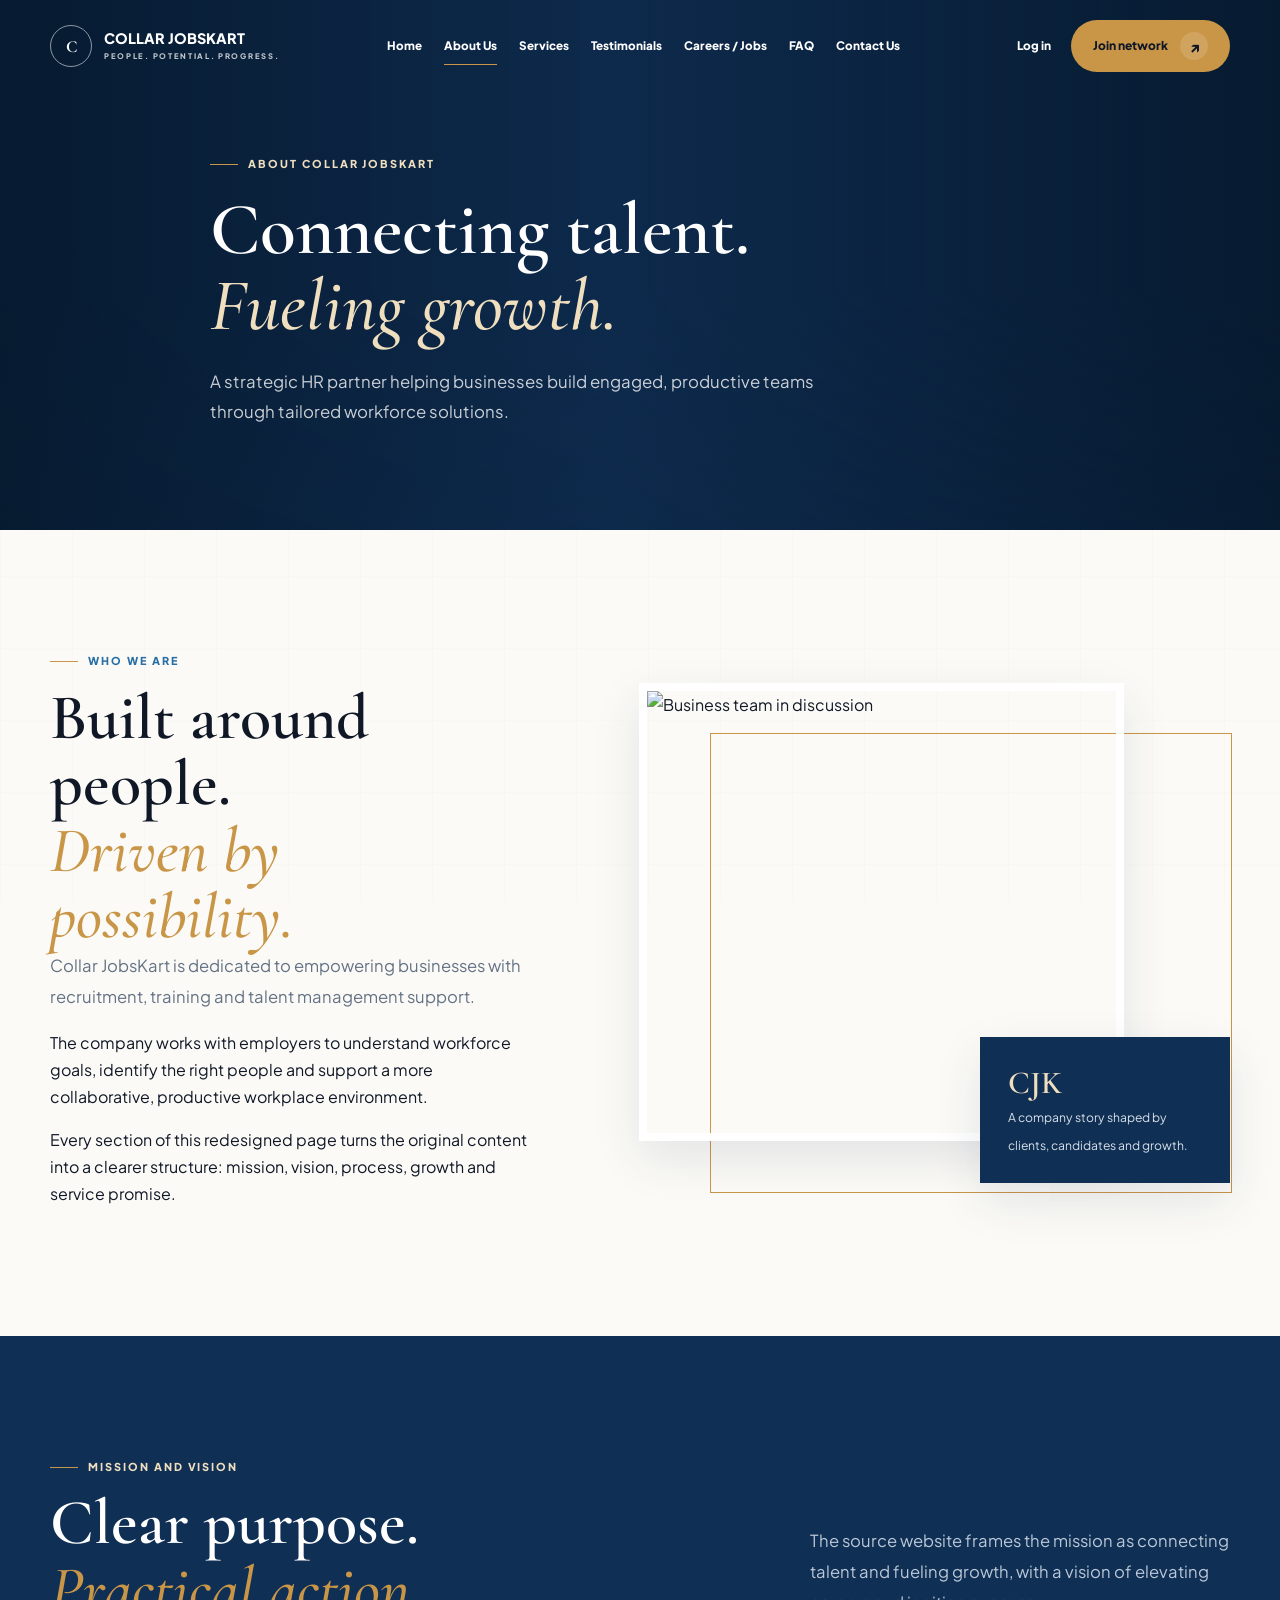
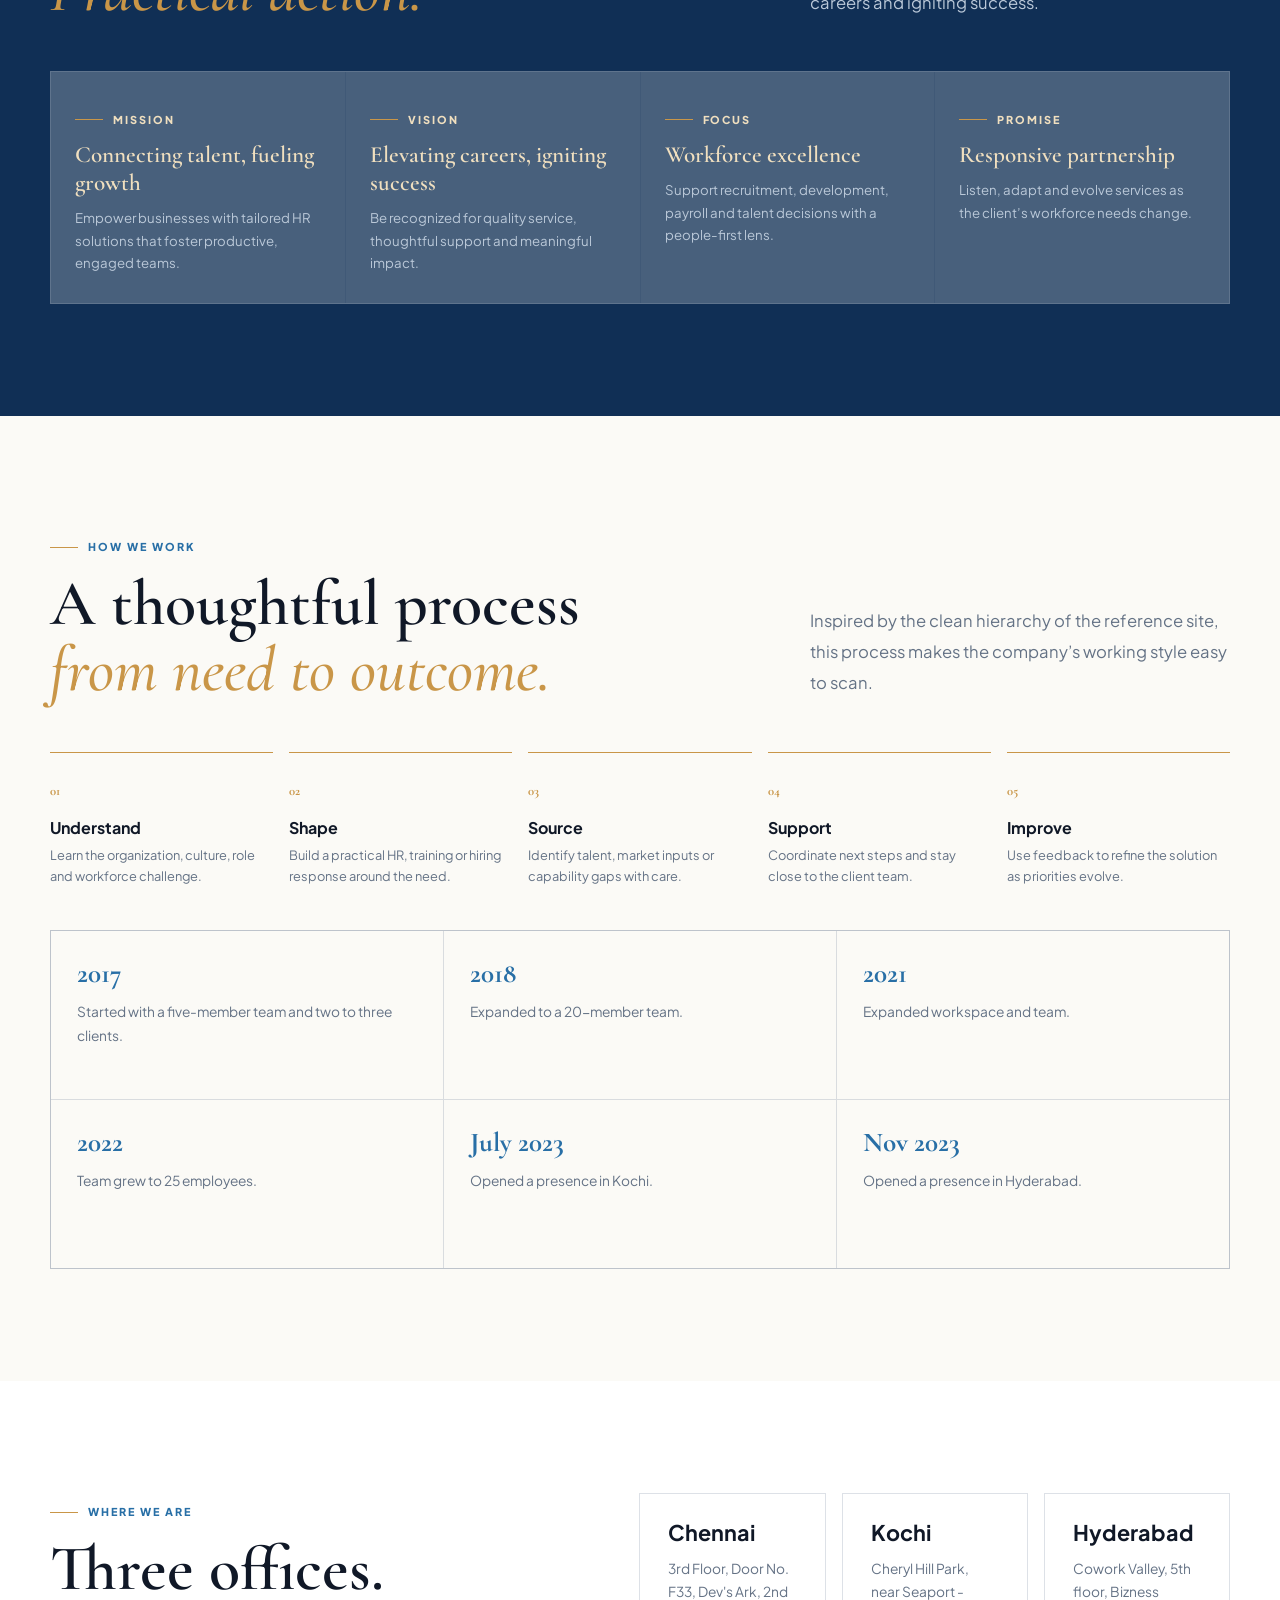
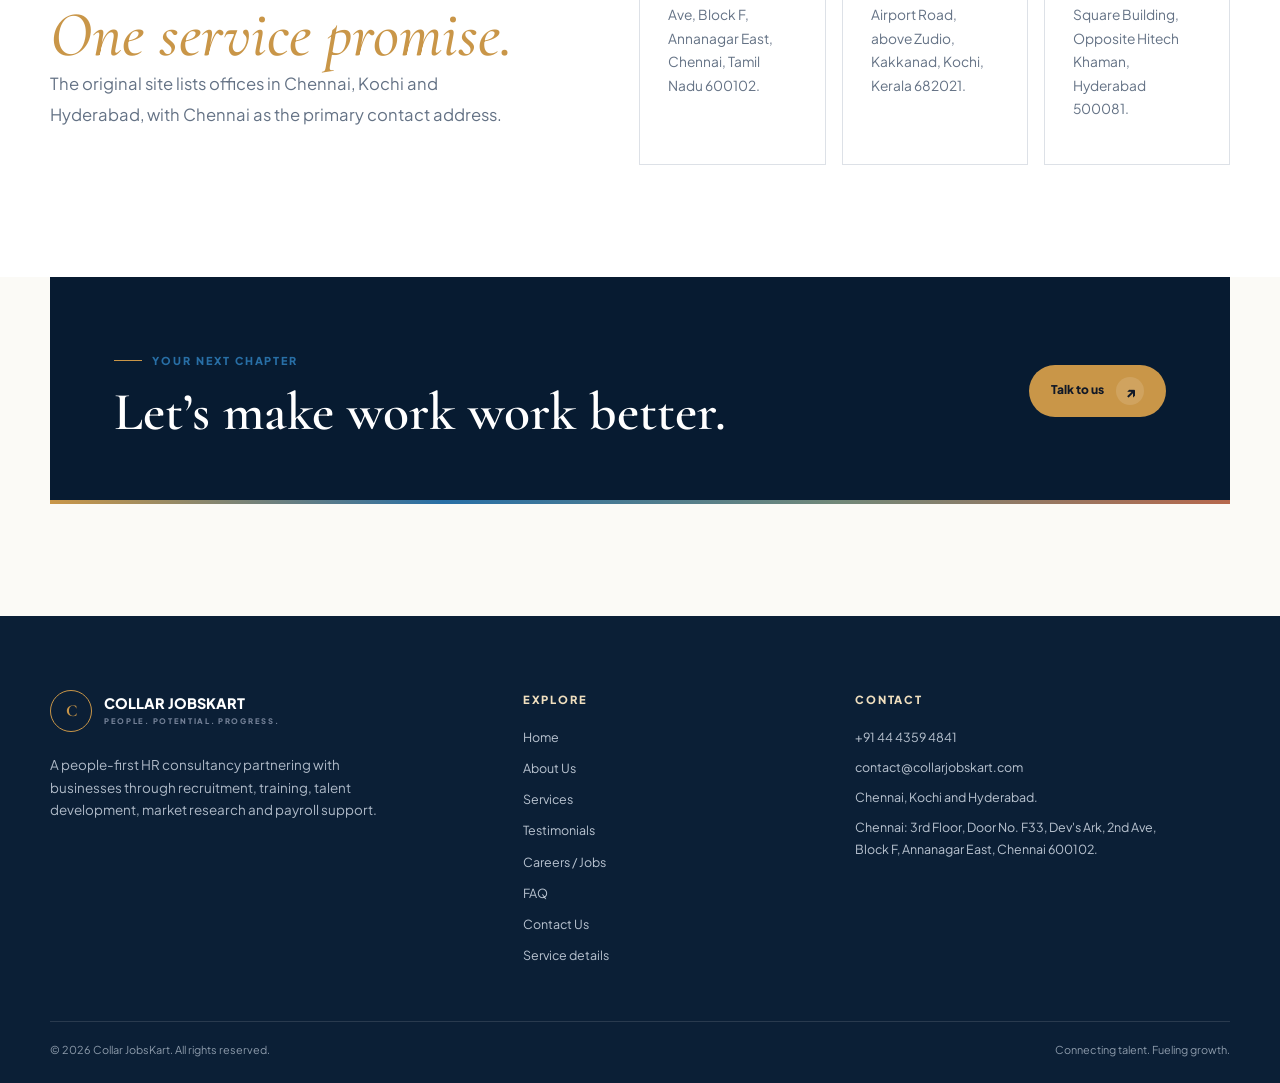
==== about.html @ 584ca78c "first commit" ====
<!doctype html>
<html lang="en">
<head>
  <meta charset="utf-8">
  <meta name="viewport" content="width=device-width, initial-scale=1">
  <meta name="description" content="Learn about Collar JobsKart's HR consultancy story, mission, vision and growth from Chennai to Kochi and Hyderabad.">
  <title>About Us | Collar JobsKart</title>
  <link rel="stylesheet" href="styles.css">
</head>
<body>
  <header class="site-header"></header>
  <main>
    <section class="hero hero--inner">
      <div class="hero-media" role="img" aria-label="Corporate office with teams working together"></div>
      <div class="hero-shade"></div>
      <div class="wrap hero-content">
        <div class="eyebrow">About Collar JobsKart</div>
        <h1>Connecting talent.<br><span class="serif">Fueling growth.</span></h1>
        <p>A strategic HR partner helping businesses build engaged, productive teams through tailored workforce solutions.</p>
      </div>
    </section>

    <section class="section">
      <div class="wrap split">
        <div class="reveal">
          <div class="eyebrow">Who we are</div>
          <h2>Built around people.<br><span class="serif">Driven by possibility.</span></h2>
          <p class="lede">Collar JobsKart is dedicated to empowering businesses with recruitment, training and talent management support.</p>
          <p>The company works with employers to understand workforce goals, identify the right people and support a more collaborative, productive workplace environment.</p>
          <p>Every section of this redesigned page turns the original content into a clearer structure: mission, vision, process, growth and service promise.</p>
        </div>
        <div class="visual-frame reveal">
          <img loading="lazy" src="https://images.unsplash.com/photo-1556761175-b413da4baf72?auto=format&fit=crop&w=1200&q=84" alt="Business team in discussion">
          <div class="image-caption"><strong>CJK</strong><span>A company story shaped by clients, candidates and growth.</span></div>
        </div>
      </div>
    </section>

    <section class="section blue-band">
      <div class="wrap">
        <div class="section-head reveal">
          <div>
            <div class="eyebrow">Mission and vision</div>
            <h2>Clear purpose.<br><span class="serif">Practical action.</span></h2>
          </div>
          <p class="lede">The source website frames the mission as connecting talent and fueling growth, with a vision of elevating careers and igniting success.</p>
        </div>
        <div class="benefit-grid reveal">
          <article class="benefit">
            <div class="eyebrow">Mission</div>
            <strong>Connecting talent, fueling growth</strong>
            <p>Empower businesses with tailored HR solutions that foster productive, engaged teams.</p>
          </article>
          <article class="benefit">
            <div class="eyebrow">Vision</div>
            <strong>Elevating careers, igniting success</strong>
            <p>Be recognized for quality service, thoughtful support and meaningful impact.</p>
          </article>
          <article class="benefit">
            <div class="eyebrow">Focus</div>
            <strong>Workforce excellence</strong>
            <p>Support recruitment, development, payroll and talent decisions with a people-first lens.</p>
          </article>
          <article class="benefit">
            <div class="eyebrow">Promise</div>
            <strong>Responsive partnership</strong>
            <p>Listen, adapt and evolve services as the client&rsquo;s workforce needs change.</p>
          </article>
        </div>
      </div>
    </section>

    <section class="section">
      <div class="wrap">
        <div class="section-head reveal">
          <div>
            <div class="eyebrow">How we work</div>
            <h2>A thoughtful process<br><span class="serif">from need to outcome.</span></h2>
          </div>
          <p class="lede">Inspired by the clean hierarchy of the reference site, this process makes the company&rsquo;s working style easy to scan.</p>
        </div>
        <div class="process-grid stagger">
          <div class="process-step reveal" style="--i:0"><span>01</span><h3>Understand</h3><p>Learn the organization, culture, role and workforce challenge.</p></div>
          <div class="process-step reveal" style="--i:1"><span>02</span><h3>Shape</h3><p>Build a practical HR, training or hiring response around the need.</p></div>
          <div class="process-step reveal" style="--i:2"><span>03</span><h3>Source</h3><p>Identify talent, market inputs or capability gaps with care.</p></div>
          <div class="process-step reveal" style="--i:3"><span>04</span><h3>Support</h3><p>Coordinate next steps and stay close to the client team.</p></div>
          <div class="process-step reveal" style="--i:4"><span>05</span><h3>Improve</h3><p>Use feedback to refine the solution as priorities evolve.</p></div>
        </div>
        <div class="timeline reveal">
          <article class="milestone"><time>2017</time><p>Started with a five-member team and two to three clients.</p></article>
          <article class="milestone"><time>2018</time><p>Expanded to a 20-member team.</p></article>
          <article class="milestone"><time>2021</time><p>Expanded workspace and team.</p></article>
          <article class="milestone"><time>2022</time><p>Team grew to 25 employees.</p></article>
          <article class="milestone"><time>July 2023</time><p>Opened a presence in Kochi.</p></article>
          <article class="milestone"><time>Nov 2023</time><p>Opened a presence in Hyderabad.</p></article>
        </div>
      </div>
    </section>

    <section class="section paper-band">
      <div class="wrap split split--top">
        <div class="reveal">
          <div class="eyebrow">Where we are</div>
          <h2>Three offices.<br><span class="serif">One service promise.</span></h2>
          <p class="lede">The original site lists offices in Chennai, Kochi and Hyderabad, with Chennai as the primary contact address.</p>
        </div>
        <div class="office-grid reveal">
          <article class="office"><h3>Chennai</h3><p>3rd Floor, Door No. F33, Dev's Ark, 2nd Ave, Block F, Annanagar East, Chennai, Tamil Nadu 600102.</p></article>
          <article class="office"><h3>Kochi</h3><p>Cheryl Hill Park, near Seaport - Airport Road, above Zudio, Kakkanad, Kochi, Kerala 682021.</p></article>
          <article class="office"><h3>Hyderabad</h3><p>Cowork Valley, 5th floor, Bizness Square Building, Opposite Hitech Khaman, Hyderabad 500081.</p></article>
        </div>
      </div>
    </section>

    <section class="section" style="padding-top:0">
      <div class="wrap">
        <div class="cta-panel reveal">
          <div>
            <div class="eyebrow">Your next chapter</div>
            <h2>Let&rsquo;s make work work better.</h2>
          </div>
          <a class="btn" href="contact.html">Talk to us <span class="arrow">&nearr;</span></a>
        </div>
      </div>
    </section>
  </main>
  <footer class="site-footer"></footer>
  <button class="back-top" aria-label="Back to top">&uarr;</button>
  <script src="app.js"></script>
</body>
</html>
---- styles.css ----
@import url('https://fonts.googleapis.com/css2?family=Cormorant+Garamond:wght@500;600;700&family=Plus+Jakarta+Sans:wght@400;500;600;700;800&display=swap');

:root {
  --ink: #101827;
  --navy: #102f55;
  --navy-deep: #071b31;
  --blue: #286fa6;
  --blue-soft: #e8f1f8;
  --gold: #c99648;
  --gold-soft: #f0dfbf;
  --ivory: #f8f3ea;
  --paper: #fbfaf6;
  --mist: #edf2f5;
  --sage: #718879;
  --clay: #b6684d;
  --muted: #647285;
  --line: rgba(16, 47, 85, 0.14);
  --white: #fff;
  --serif: "Cormorant Garamond", Georgia, serif;
  --sans: "Plus Jakarta Sans", system-ui, sans-serif;
  --shadow-soft: 0 26px 80px rgba(16, 47, 85, 0.12);
  --shadow-card: 0 18px 45px rgba(16, 47, 85, 0.1);
  --wrap: min(1180px, calc(100% - 64px));
  --motion: cubic-bezier(0.22, 0.7, 0.22, 1);
}

* {
  box-sizing: border-box;
}

html {
  scroll-behavior: smooth;
  scroll-padding-top: 96px;
}

body {
  margin: 0;
  background: var(--paper);
  color: var(--ink);
  font: 16px/1.7 var(--sans);
  -webkit-font-smoothing: antialiased;
  text-rendering: optimizeLegibility;
}

body::before {
  content: "";
  position: fixed;
  inset: 0;
  z-index: -1;
  pointer-events: none;
  background:
    linear-gradient(90deg, rgba(16, 47, 85, 0.025) 1px, transparent 1px),
    linear-gradient(180deg, rgba(16, 47, 85, 0.02) 1px, transparent 1px);
  background-size: 72px 72px;
  opacity: 0.55;
}

img,
svg {
  display: block;
  max-width: 100%;
}

a {
  color: inherit;
  text-decoration: none;
}

button,
input,
textarea,
select {
  font: inherit;
}

button,
a {
  -webkit-tap-highlight-color: transparent;
}

button {
  cursor: pointer;
}

h1,
h2,
h3,
p {
  margin-top: 0;
}

h1,
h2,
h3 {
  letter-spacing: 0;
  line-height: 1.04;
}

h1,
h2 {
  font-family: var(--serif);
  font-weight: 600;
}

h1 {
  margin: 18px 0 22px;
  font-size: 5.45rem;
}

h2 {
  margin: 14px 0 0;
  font-size: 4rem;
}

h3 {
  font-size: 1.35rem;
  font-weight: 700;
}

p {
  margin-bottom: 1rem;
}

.wrap {
  width: var(--wrap);
  margin-inline: auto;
}

.sr-only {
  position: absolute;
  width: 1px;
  height: 1px;
  padding: 0;
  margin: -1px;
  overflow: hidden;
  clip: rect(0, 0, 0, 0);
  white-space: nowrap;
  border: 0;
}

.eyebrow {
  display: inline-flex;
  align-items: center;
  gap: 10px;
  color: var(--blue);
  font-size: 0.68rem;
  font-weight: 800;
  letter-spacing: 0.18em;
  text-transform: uppercase;
}

.eyebrow::before {
  content: "";
  width: 28px;
  height: 1px;
  background: var(--gold);
}

.serif {
  font-family: var(--serif);
  font-style: italic;
  font-weight: 500;
  color: var(--gold-soft);
}

.section .serif,
.paper-band .serif,
.auth-shell .serif {
  color: var(--gold);
}

.lede {
  max-width: 660px;
  color: var(--muted);
  font-size: 1.04rem;
  line-height: 1.85;
}

.gold {
  color: var(--gold);
}

.site-header {
  position: fixed;
  inset: 0 0 auto;
  z-index: 20;
  padding: 18px 0;
  transition: padding 520ms var(--motion), background 520ms var(--motion), box-shadow 520ms var(--motion);
}

.site-header.scrolled {
  padding: 10px 0;
  background: rgba(248, 243, 234, 0.94);
  backdrop-filter: blur(18px);
  box-shadow: 0 1px 0 rgba(16, 47, 85, 0.11);
}

.nav {
  width: var(--wrap);
  margin: auto;
  display: flex;
  align-items: center;
  justify-content: space-between;
  gap: 22px;
  min-height: 56px;
}

.brand {
  display: flex;
  align-items: center;
  gap: 12px;
  flex-shrink: 0;
}

.brand-mark {
  width: 42px;
  height: 42px;
  display: grid;
  place-items: center;
  border: 1px solid var(--gold);
  border-radius: 50%;
  color: var(--gold);
  font: 700 1.05rem var(--serif);
}

.brand-name {
  color: var(--navy);
  font-size: 0.9rem;
  font-weight: 800;
  line-height: 1.1;
}

.brand-name small {
  display: block;
  margin-top: 5px;
  color: #748197;
  font-size: 0.48rem;
  font-weight: 800;
  letter-spacing: 0.22em;
  text-transform: uppercase;
}

.nav-links {
  display: flex;
  align-items: center;
  gap: 22px;
}

.nav-links a {
  position: relative;
  color: #334155;
  font-size: 0.73rem;
  font-weight: 800;
  transition: color 360ms var(--motion), transform 360ms var(--motion);
}

.nav-links a::after {
  content: "";
  position: absolute;
  left: 0;
  right: 0;
  bottom: -9px;
  height: 1px;
  background: var(--gold);
  transform: scaleX(0);
  transform-origin: left;
  transition: transform 360ms var(--motion);
}

.nav-links a:hover,
.nav-links a.active {
  color: var(--blue);
}

.nav-links a:hover::after,
.nav-links a.active::after {
  transform: scaleX(1);
}

.nav-actions {
  display: flex;
  align-items: center;
  gap: 10px;
}

.nav-login {
  padding: 10px;
  color: var(--navy);
  font-size: 0.74rem;
  font-weight: 800;
}

.menu-toggle {
  position: relative;
  display: none;
  width: 46px;
  height: 46px;
  border: 1px solid var(--line);
  border-radius: 50%;
  background: rgba(255, 255, 255, 0.45);
  color: var(--navy);
}

.menu-toggle span {
  position: absolute;
  left: 14px;
  width: 18px;
  height: 1px;
  background: currentColor;
  transition: transform 420ms var(--motion), top 420ms var(--motion);
}

.menu-toggle span:first-child {
  top: 18px;
}

.menu-toggle span:last-child {
  top: 26px;
}

.menu-toggle[aria-expanded="true"] span:first-child {
  top: 22px;
  transform: rotate(45deg);
}

.menu-toggle[aria-expanded="true"] span:last-child {
  top: 22px;
  transform: rotate(-45deg);
}

.mobile-only-auth {
  display: none;
}

.site-header.over-hero:not(.scrolled) .brand-name,
.site-header.over-hero:not(.scrolled) .nav-links a,
.site-header.over-hero:not(.scrolled) .nav-login {
  color: #fff;
}

.site-header.over-hero:not(.scrolled) .brand-name small {
  color: rgba(255, 255, 255, 0.74);
}

.site-header.over-hero:not(.scrolled) .brand-mark,
.site-header.over-hero:not(.scrolled) .menu-toggle {
  color: #fff;
  border-color: rgba(255, 255, 255, 0.54);
}

.site-header.over-hero:not(.scrolled) .btn-dark {
  background: var(--gold);
  color: var(--ink);
}

.btn {
  display: inline-flex;
  align-items: center;
  justify-content: center;
  gap: 12px;
  min-height: 52px;
  padding: 0 21px;
  border: 1px solid transparent;
  border-radius: 999px;
  background: var(--gold);
  color: var(--ink);
  font-size: 0.75rem;
  font-weight: 800;
  transition: transform 430ms var(--motion), box-shadow 430ms var(--motion), background 430ms var(--motion), color 430ms var(--motion), border-color 430ms var(--motion);
}

.btn:hover {
  transform: translateY(-3px);
  box-shadow: 0 18px 38px rgba(201, 150, 72, 0.28);
}

.btn:active {
  transform: translateY(-1px) scale(0.98);
}

.btn-dark {
  background: var(--navy);
  color: #fff;
}

.btn-dark:hover {
  background: var(--blue);
}

.btn-light {
  background: #fff;
  color: var(--navy);
  border-color: var(--line);
}

.btn-outline {
  background: rgba(255, 255, 255, 0.05);
  border-color: rgba(255, 255, 255, 0.42);
  color: #fff;
}

.btn-outline:hover {
  background: #fff;
  color: var(--navy);
}

.arrow {
  display: inline-grid;
  width: 28px;
  height: 28px;
  place-items: center;
  border-radius: 50%;
  background: rgba(16, 24, 39, 0.09);
  font-size: 0.95rem;
  line-height: 1;
  transition: transform 430ms var(--motion), background 430ms var(--motion);
}

.btn-dark .arrow,
.btn-outline .arrow,
.cta-panel .arrow {
  background: rgba(255, 255, 255, 0.13);
}

.btn:hover .arrow {
  transform: translate(3px, -2px);
}

.hero {
  position: relative;
  min-height: 790px;
  height: min(900px, 100svh);
  display: flex;
  align-items: center;
  overflow: hidden;
  background: var(--navy-deep);
  color: #fff;
}

.hero-media,
.hero-shade {
  position: absolute;
  inset: 0;
}

.hero-media {
  background: url("https://images.unsplash.com/photo-1521737711867-e3b97375f902?auto=format&fit=crop&w=2200&q=88") center 42% / cover;
  transform: scale(1.03);
  animation: heroZoom 1400ms var(--motion) both;
}

.hero--inner .hero-media {
  background-image: url("https://images.unsplash.com/photo-1497366754035-f200968a6e72?auto=format&fit=crop&w=2200&q=86");
  background-position: center 48%;
}

.hero--services .hero-media {
  background-image: url("https://images.unsplash.com/photo-1552664730-d307ca884978?auto=format&fit=crop&w=2200&q=86");
}

.hero--careers .hero-media {
  background-image: url("https://images.unsplash.com/photo-1521791136064-7986c2920216?auto=format&fit=crop&w=2200&q=86");
}

.hero--contact .hero-media {
  background-image: url("https://images.unsplash.com/photo-1517245386807-bb43f82c33c4?auto=format&fit=crop&w=2200&q=86");
}

.hero-shade {
  background:
    linear-gradient(90deg, rgba(7, 27, 49, 0.92) 0%, rgba(16, 47, 85, 0.75) 48%, rgba(7, 27, 49, 0.18) 100%),
    linear-gradient(0deg, rgba(7, 27, 49, 0.6), transparent 45%);
}

.hero-content {
  position: relative;
  z-index: 1;
  max-width: 860px;
  padding-top: 58px;
  animation: rise 840ms var(--motion) both;
}

.hero .eyebrow {
  color: var(--gold-soft);
}

.hero p {
  max-width: 650px;
  color: rgba(255, 255, 255, 0.78);
  font-size: 1.05rem;
  line-height: 1.8;
}

.hero-actions {
  display: flex;
  flex-wrap: wrap;
  gap: 12px;
  margin-top: 32px;
}

.hero-foot {
  position: absolute;
  inset: auto 0 34px;
  z-index: 2;
  display: flex;
  justify-content: space-between;
  align-items: end;
  color: rgba(255, 255, 255, 0.76);
  font-size: 0.65rem;
  font-weight: 800;
  letter-spacing: 0.16em;
  text-transform: uppercase;
}

.hero-foot span:last-child {
  display: inline-flex;
  align-items: center;
  gap: 12px;
}

.hero-foot span:last-child::before {
  content: "";
  width: 44px;
  height: 1px;
  background: var(--gold);
}

.hero-index {
  position: absolute;
  right: max(32px, calc((100vw - 1180px) / 2));
  top: 48%;
  z-index: 1;
  color: rgba(255, 255, 255, 0.62);
  writing-mode: vertical-rl;
  font-size: 0.65rem;
  font-weight: 800;
  letter-spacing: 0.24em;
  text-transform: uppercase;
}

.hero-index b {
  color: var(--gold);
}

.hero--inner {
  min-height: 530px;
  height: 530px;
}

.hero--inner h1 {
  max-width: 780px;
  font-size: 4.6rem;
}

.section {
  padding: 112px 0;
}

.paper-band {
  background: #fff;
}

.blue-band {
  position: relative;
  overflow: hidden;
  background: var(--navy);
  color: #fff;
}

.blue-band .eyebrow {
  color: var(--gold-soft);
}

.blue-band .lede,
.blue-band p {
  color: #bac8d8;
}

.section-head {
  display: grid;
  grid-template-columns: minmax(0, 1fr) minmax(280px, 420px);
  align-items: end;
  gap: 46px;
  margin-bottom: 48px;
}

.section-head h2 {
  max-width: 720px;
}

.section-head .lede {
  margin: 0 0 5px;
}

.split {
  display: grid;
  grid-template-columns: 0.9fr 1.1fr;
  gap: 9%;
  align-items: center;
}

.split--top {
  align-items: start;
}

.stack {
  display: grid;
  gap: 18px;
}

.visual-frame {
  position: relative;
  min-height: 500px;
}

.visual-frame img {
  width: 82%;
  height: 458px;
  object-fit: cover;
  border: 8px solid #fff;
  box-shadow: var(--shadow-card);
  transition: transform 900ms var(--motion);
}

.visual-frame:hover img {
  transform: scale(1.025);
}

.visual-frame::after {
  content: "";
  position: absolute;
  z-index: -1;
  left: 12%;
  top: 10%;
  width: 88%;
  height: 458px;
  border: 1px solid var(--gold);
}

.image-caption {
  position: absolute;
  right: 0;
  bottom: 0;
  max-width: 250px;
  padding: 26px 28px;
  background: var(--navy);
  color: #fff;
  box-shadow: var(--shadow-card);
}

.image-caption strong {
  display: block;
  color: var(--gold-soft);
  font: 600 2rem var(--serif);
}

.image-caption span {
  color: #d8e0e8;
  font-size: 0.76rem;
}

.metric-row {
  display: grid;
  grid-template-columns: repeat(4, 1fr);
  gap: 1px;
  margin-top: 38px;
  background: var(--line);
  border: 1px solid var(--line);
}

.metric {
  min-height: 132px;
  padding: 24px;
  background: rgba(255, 255, 255, 0.76);
}

.blue-band .metric {
  background: rgba(255, 255, 255, 0.055);
}

.metric strong {
  display: block;
  color: var(--gold);
  font: 700 2.25rem var(--serif);
  line-height: 1;
}

.metric span {
  display: block;
  margin-top: 10px;
  color: var(--muted);
  font-size: 0.76rem;
  font-weight: 700;
}

.blue-band .metric span {
  color: #c3cedb;
}

.service-grid {
  display: grid;
  grid-template-columns: repeat(3, 1fr);
  border-top: 1px solid var(--line);
  border-left: 1px solid var(--line);
}

.service-card {
  position: relative;
  min-height: 300px;
  padding: 30px;
  border-right: 1px solid var(--line);
  border-bottom: 1px solid var(--line);
  background: rgba(255, 255, 255, 0.45);
  transition: transform 520ms var(--motion), background 520ms var(--motion), color 520ms var(--motion), box-shadow 520ms var(--motion);
}

.service-card:hover {
  z-index: 2;
  background: var(--navy);
  color: #fff;
  transform: translateY(-6px);
  box-shadow: var(--shadow-soft);
}

.service-no {
  color: var(--gold);
  font: 700 0.82rem var(--serif);
}

.service-card .card-arrow {
  position: absolute;
  right: 24px;
  top: 24px;
  display: grid;
  width: 34px;
  height: 34px;
  place-items: center;
  border: 1px solid var(--line);
  border-radius: 50%;
  color: var(--blue);
  transition: transform 420ms var(--motion), border-color 420ms var(--motion), color 420ms var(--motion);
}

.service-card:hover .card-arrow {
  color: var(--gold-soft);
  border-color: rgba(255, 255, 255, 0.28);
  transform: translate(4px, -4px);
}

.service-card h3 {
  margin: 50px 0 14px;
}

.service-card p {
  max-width: 330px;
  margin: 0;
  color: var(--muted);
  font-size: 0.86rem;
}

.service-card ul {
  margin: 18px 0 0;
  padding: 0;
  list-style: none;
  color: var(--muted);
  font-size: 0.78rem;
}

.service-card li {
  padding: 6px 0;
  border-top: 1px solid rgba(16, 47, 85, 0.08);
}

.service-card:hover p,
.service-card:hover ul {
  color: #cdd8e4;
}

.benefit-grid {
  display: grid;
  grid-template-columns: repeat(4, 1fr);
  gap: 1px;
  background: rgba(255, 255, 255, 0.2);
  border: 1px solid rgba(255, 255, 255, 0.16);
}

.benefit {
  min-height: 210px;
  padding: 28px 24px;
  background: rgba(255, 255, 255, 0.04);
}

.paper-band .benefit,
.section:not(.blue-band) .benefit {
  background: rgba(255, 255, 255, 0.74);
  border: 1px solid var(--line);
}

.benefit strong {
  display: block;
  margin: 12px 0 10px;
  color: var(--gold-soft);
  font: 600 1.45rem var(--serif);
}

.paper-band .benefit strong,
.section:not(.blue-band) .benefit strong {
  color: var(--gold);
}

.benefit p {
  margin: 0;
  font-size: 0.83rem;
}

.process-grid {
  display: grid;
  grid-template-columns: repeat(5, 1fr);
  gap: 16px;
}

.process-step {
  padding-top: 22px;
  border-top: 1px solid var(--gold);
}

.process-step span {
  color: var(--gold);
  font: 700 0.8rem var(--serif);
}

.process-step h3 {
  margin: 18px 0 8px;
  font-size: 1rem;
}

.process-step p {
  margin: 0;
  color: var(--muted);
  font-size: 0.8rem;
}

.blue-band .process-step p {
  color: #c3cedb;
}

.feature-list {
  display: grid;
  gap: 12px;
  padding: 0;
  margin: 24px 0 0;
  list-style: none;
}

.feature-list li {
  display: grid;
  grid-template-columns: 18px 1fr;
  gap: 12px;
  color: var(--muted);
}

.feature-list li::before {
  content: "";
  width: 7px;
  height: 7px;
  margin-top: 12px;
  border-radius: 50%;
  background: var(--gold);
}

.detail-panel {
  padding: 34px;
  border: 1px solid var(--line);
  background: #fff;
  box-shadow: var(--shadow-card);
}

.detail-panel h3 {
  margin: 0 0 16px;
}

.detail-grid {
  display: grid;
  grid-template-columns: 1fr 1fr;
  gap: 18px;
}

.mini-card {
  padding: 24px;
  border: 1px solid var(--line);
  background: rgba(255, 255, 255, 0.72);
}

.mini-card h3 {
  margin: 0 0 10px;
}

.mini-card p {
  margin: 0;
  color: var(--muted);
  font-size: 0.88rem;
}

.jobs-filter {
  display: flex;
  flex-wrap: wrap;
  gap: 10px;
  margin: 26px 0 30px;
}

.jobs-filter input,
.jobs-filter select,
.form-control {
  width: 100%;
  min-height: 50px;
  padding: 13px 15px;
  border: 1px solid var(--line);
  border-radius: 0;
  outline: 0;
  background: #fff;
  color: var(--ink);
  transition: border-color 360ms var(--motion), box-shadow 360ms var(--motion);
}

.jobs-filter input {
  flex: 1 1 260px;
}

.jobs-filter select {
  flex: 0 1 220px;
}

.jobs-filter input:focus,
.jobs-filter select:focus,
.form-control:focus {
  border-color: var(--blue);
  box-shadow: 0 0 0 4px rgba(40, 111, 166, 0.11);
}

.job-list {
  display: grid;
  gap: 14px;
}

.job-card {
  display: grid;
  grid-template-columns: minmax(0, 1fr) auto;
  gap: 24px;
  align-items: center;
  padding: 26px;
  border: 1px solid var(--line);
  background: #fff;
  transition: transform 420ms var(--motion), box-shadow 420ms var(--motion), border-color 420ms var(--motion);
}

.job-card:hover {
  transform: translateY(-4px);
  border-color: rgba(201, 150, 72, 0.48);
  box-shadow: var(--shadow-card);
}

.job-card h3 {
  margin: 0 0 7px;
}

.job-card p {
  margin: 0;
  color: var(--muted);
  font-size: 0.84rem;
}

.tag-list {
  display: flex;
  flex-wrap: wrap;
  gap: 7px;
  margin-top: 15px;
}

.tag {
  display: inline-flex;
  align-items: center;
  min-height: 26px;
  padding: 0 9px;
  border: 1px solid var(--line);
  border-radius: 999px;
  color: var(--muted);
  font-size: 0.66rem;
  font-weight: 800;
}

.notice {
  padding: 15px 18px;
  border-left: 3px solid var(--gold);
  background: var(--blue-soft);
  color: #536274;
  font-size: 0.82rem;
}

.testimonial-wrap {
  overflow: hidden;
}

.testimonial-track {
  display: flex;
  transition: transform 660ms var(--motion);
}

.testimonial-slide {
  flex: 0 0 100%;
  padding: 1px;
}

.quote-card {
  min-height: 330px;
  display: flex;
  flex-direction: column;
  justify-content: space-between;
  padding: 38px;
  border: 1px solid var(--line);
  background: #fff;
}

.quote-mark {
  color: var(--gold);
  font: 700 4.4rem/0.8 var(--serif);
}

.quote-card blockquote {
  margin: 22px 0 28px;
  color: var(--navy);
  font: 600 1.35rem/1.55 var(--serif);
}

.quote-author {
  color: var(--ink);
  font-size: 0.78rem;
  font-weight: 800;
}

.quote-author span {
  display: block;
  margin-top: 4px;
  color: var(--muted);
  font-weight: 500;
}

.slider-controls {
  display: flex;
  align-items: center;
  gap: 10px;
  margin-top: 22px;
}

.slider-btn {
  width: 44px;
  height: 44px;
  border: 1px solid var(--line);
  border-radius: 50%;
  background: #fff;
  color: var(--navy);
  transition: transform 360ms var(--motion), background 360ms var(--motion), color 360ms var(--motion);
}

.slider-btn:hover {
  transform: translateY(-2px);
  background: var(--navy);
  color: #fff;
}

.slider-count {
  margin-left: 8px;
  color: var(--muted);
  font-size: 0.72rem;
  font-weight: 800;
}

.faq-layout {
  display: grid;
  grid-template-columns: 0.72fr 1.28fr;
  gap: 8%;
  align-items: start;
}

.faq-list {
  border-top: 1px solid var(--line);
}

.faq-item {
  border-bottom: 1px solid var(--line);
}

.faq-question {
  width: 100%;
  display: flex;
  align-items: center;
  justify-content: space-between;
  gap: 24px;
  padding: 24px 4px;
  border: 0;
  background: transparent;
  color: var(--navy);
  text-align: left;
  font-weight: 800;
}

.faq-question span:last-child {
  display: grid;
  width: 30px;
  height: 30px;
  flex: 0 0 auto;
  place-items: center;
  border: 1px solid var(--line);
  border-radius: 50%;
  color: var(--gold);
  transition: transform 360ms var(--motion), background 360ms var(--motion);
}

.faq-answer {
  display: grid;
  grid-template-rows: 0fr;
  transition: grid-template-rows 420ms var(--motion);
}

.faq-answer > div {
  overflow: hidden;
}

.faq-answer p {
  max-width: 780px;
  margin: 0;
  padding: 0 54px 0 4px;
  color: var(--muted);
  font-size: 0.9rem;
  transition: padding 420ms var(--motion);
}

.faq-item.open .faq-answer {
  grid-template-rows: 1fr;
}

.faq-item.open .faq-answer p {
  padding-bottom: 24px;
}

.faq-item.open .faq-question span:last-child {
  transform: rotate(45deg);
  background: var(--ivory);
}

.form-layout {
  display: grid;
  grid-template-columns: 0.78fr 1.22fr;
  gap: 8%;
  align-items: start;
}

.form-grid {
  display: grid;
  grid-template-columns: 1fr 1fr;
  gap: 16px;
}

.form-field {
  display: flex;
  flex-direction: column;
  gap: 7px;
}

.form-field.full {
  grid-column: 1 / -1;
}

.form-field label {
  color: #3f4b5e;
  font-size: 0.72rem;
  font-weight: 800;
}

.form-field textarea {
  min-height: 132px;
  resize: vertical;
}

.form-note {
  margin: 14px 0 0;
  color: var(--muted);
  font-size: 0.78rem;
}

.form-status {
  min-height: 22px;
  margin-top: 10px;
  color: var(--blue);
  font-size: 0.84rem;
}

.auth-section {
  padding: 138px 0 92px;
}

.auth-shell {
  display: grid;
  grid-template-columns: 0.9fr 1.1fr;
  min-height: 680px;
  border: 1px solid var(--line);
  background: #fff;
  box-shadow: var(--shadow-soft);
}

.auth-visual {
  position: relative;
  display: flex;
  flex-direction: column;
  justify-content: end;
  padding: 42px;
  overflow: hidden;
  background: var(--navy);
  color: #fff;
}

.auth-visual::before {
  content: "";
  position: absolute;
  inset: 0;
  background: linear-gradient(0deg, rgba(7, 27, 49, 0.84), rgba(7, 27, 49, 0.28)), var(--auth-image, url("https://images.unsplash.com/photo-1551836022-d5d88e9218df?auto=format&fit=crop&w=1400&q=84")) center / cover;
  transform: scale(1.02);
}

.auth-visual > * {
  position: relative;
  z-index: 1;
}

.auth-visual h1 {
  margin-bottom: 14px;
  font-size: 3.9rem;
}

.auth-visual p {
  max-width: 460px;
  color: rgba(255, 255, 255, 0.78);
}

.auth-panel {
  display: flex;
  flex-direction: column;
  justify-content: center;
  padding: 54px;
}

.auth-panel h2 {
  font-size: 3rem;
}

.auth-panel .form-grid {
  grid-template-columns: 1fr;
  margin-top: 24px;
}

.auth-foot {
  margin: 20px 0 0;
  color: var(--muted);
  text-align: center;
  font-size: 0.84rem;
}

.auth-foot a {
  color: var(--blue);
  font-weight: 800;
}

.password-wrap {
  position: relative;
}

.password-wrap .form-control {
  padding-right: 76px;
}

.toggle-password {
  position: absolute;
  right: 12px;
  top: 50%;
  transform: translateY(-50%);
  border: 0;
  background: transparent;
  color: var(--blue);
  font-size: 0.72rem;
  font-weight: 800;
}

.office-grid {
  display: grid;
  grid-template-columns: repeat(3, 1fr);
  gap: 16px;
}

.office {
  min-height: 250px;
  padding: 28px;
  border: 1px solid var(--line);
  background: #fff;
}

.office h3 {
  margin: 0 0 12px;
}

.office p {
  color: var(--muted);
  font-size: 0.86rem;
}

.office a {
  color: var(--blue);
  font-size: 0.78rem;
  font-weight: 800;
}

.timeline {
  display: grid;
  grid-template-columns: repeat(3, 1fr);
  gap: 1px;
  margin-top: 42px;
  border: 1px solid var(--line);
  background: var(--line);
}

.milestone {
  min-height: 168px;
  padding: 26px;
  background: var(--paper);
}

.milestone time {
  color: var(--blue);
  font: 700 1.7rem var(--serif);
}

.milestone p {
  margin: 10px 0 0;
  color: var(--muted);
  font-size: 0.86rem;
}

.cta-panel {
  position: relative;
  overflow: hidden;
  display: flex;
  align-items: center;
  justify-content: space-between;
  gap: 32px;
  padding: 64px;
  background: var(--navy-deep);
  color: #fff;
}

.cta-panel::after {
  content: "";
  position: absolute;
  left: 0;
  right: 0;
  bottom: 0;
  height: 4px;
  background: linear-gradient(90deg, var(--gold), var(--blue), var(--sage), var(--clay));
}

.cta-panel h2 {
  max-width: 720px;
  font-size: 3.35rem;
}

.cta-panel .btn {
  position: relative;
  z-index: 1;
  flex-shrink: 0;
}

.site-footer {
  padding: 74px 0 24px;
  background: #0b1f36;
  color: #fff;
}

.footer-grid {
  display: grid;
  grid-template-columns: 1.25fr 0.8fr 1.2fr;
  gap: 7%;
  padding-bottom: 54px;
}

.footer-brand .brand-name {
  color: #fff;
}

.footer-brand p {
  max-width: 340px;
  margin: 22px 0 0;
  color: #aeb9c7;
  font-size: 0.84rem;
}

.footer-title {
  margin-bottom: 18px;
  color: var(--gold-soft);
  font-size: 0.7rem;
  font-weight: 800;
  letter-spacing: 0.16em;
  text-transform: uppercase;
}

.footer-links {
  display: grid;
  gap: 10px;
}

.footer-links a,
.footer-contact {
  color: #bac4d1;
  font-size: 0.78rem;
}

.footer-links a:hover,
.footer-contact a:hover {
  color: #fff;
}

.footer-contact p {
  max-width: 330px;
  margin: 0 0 9px;
  color: #bac4d1;
  font-size: 0.78rem;
}

.footer-bottom {
  display: flex;
  justify-content: space-between;
  gap: 18px;
  padding-top: 19px;
  border-top: 1px solid rgba(255, 255, 255, 0.12);
  color: #8d9bab;
  font-size: 0.68rem;
}

.back-top {
  position: fixed;
  right: 20px;
  bottom: 20px;
  z-index: 12;
  width: 44px;
  height: 44px;
  border: 1px solid rgba(255, 255, 255, 0.22);
  border-radius: 50%;
  background: var(--navy);
  color: #fff;
  opacity: 0;
  pointer-events: none;
  transform: translateY(8px);
  transition: opacity 360ms var(--motion), transform 360ms var(--motion);
}

.back-top.visible {
  opacity: 1;
  pointer-events: auto;
  transform: translateY(0);
}

.toast {
  position: fixed;
  left: 50%;
  bottom: 28px;
  z-index: 30;
  max-width: min(520px, calc(100% - 36px));
  padding: 13px 18px;
  background: var(--navy);
  color: #fff;
  box-shadow: var(--shadow-soft);
  opacity: 0;
  pointer-events: none;
  transform: translate(-50%, 20px);
  transition: opacity 360ms var(--motion), transform 360ms var(--motion);
}

.toast.show {
  opacity: 1;
  transform: translate(-50%, 0);
}

.reveal {
  opacity: 0;
  transform: translateY(28px);
  transition: opacity 780ms var(--motion), transform 780ms var(--motion);
}

.reveal.in-view {
  opacity: 1;
  transform: translateY(0);
}

.stagger > * {
  transition-delay: calc(var(--i, 0) * 90ms);
}

@keyframes rise {
  from {
    opacity: 0;
    transform: translateY(24px);
  }
  to {
    opacity: 1;
    transform: translateY(0);
  }
}

@keyframes heroZoom {
  from {
    transform: scale(1.08);
  }
  to {
    transform: scale(1.03);
  }
}

@media (max-width: 1080px) {
  :root {
    --wrap: min(100% - 44px, 880px);
  }

  h1 {
    font-size: 4.35rem;
  }

  h2 {
    font-size: 3.2rem;
  }

  .nav-links {
    gap: 13px;
  }

  .nav-links a {
    font-size: 0.68rem;
  }

  .nav-actions .btn {
    min-height: 44px;
    padding-inline: 14px;
  }

  .service-grid {
    grid-template-columns: repeat(2, 1fr);
  }

  .benefit-grid,
  .metric-row {
    grid-template-columns: repeat(2, 1fr);
  }

  .process-grid {
    grid-template-columns: repeat(3, 1fr);
  }
}

@media (max-width: 780px) {
  :root {
    --wrap: calc(100% - 38px);
  }

  html {
    scroll-padding-top: 76px;
  }

  body.nav-open {
    overflow: hidden;
  }

  h1 {
    font-size: 3.25rem;
  }

  h2 {
    font-size: 2.65rem;
  }

  .section {
    padding: 78px 0;
  }

  .site-header {
    padding: 12px 0;
  }

  .brand-mark {
    width: 38px;
    height: 38px;
  }

  .brand-name {
    font-size: 0.78rem;
  }

  .nav-actions .nav-login,
  .nav-actions > .btn {
    display: none;
  }

  .menu-toggle {
    display: block;
  }

  .nav-links {
    position: fixed;
    inset: 0;
    z-index: -1;
    display: flex;
    flex-direction: column;
    justify-content: center;
    align-items: stretch;
    gap: 0;
    padding: 104px var(--wrap) 42px;
    background: rgba(248, 243, 234, 0.97);
    backdrop-filter: blur(20px);
    opacity: 0;
    pointer-events: none;
    transform: translateY(-12px);
    transition: opacity 420ms var(--motion), transform 420ms var(--motion);
  }

  .nav-links.open {
    opacity: 1;
    pointer-events: auto;
    transform: translateY(0);
  }

  .nav-links a {
    color: var(--navy) !important;
    padding: 15px 0;
    border-bottom: 1px solid var(--line);
    font-size: 1.05rem;
    opacity: 0;
    transform: translateY(16px);
    transition: opacity 420ms var(--motion), transform 420ms var(--motion), color 360ms var(--motion);
  }

  .nav-links.open a {
    opacity: 1;
    transform: translateY(0);
  }

  .nav-links a::after {
    display: none;
  }

  .nav-links a.mobile-only-auth {
    display: block;
  }

  .hero {
    min-height: 680px;
    height: 760px;
    max-height: 95svh;
  }

  .hero-media {
    background-position: 58% center;
  }

  .hero-shade {
    background:
      linear-gradient(90deg, rgba(7, 27, 49, 0.9), rgba(7, 27, 49, 0.42)),
      linear-gradient(0deg, rgba(7, 27, 49, 0.72), transparent 72%);
  }

  .hero-content {
    padding-top: 44px;
  }

  .hero p {
    font-size: 0.95rem;
  }

  .hero-index {
    display: none;
  }

  .hero-foot {
    bottom: 20px;
    display: grid;
    gap: 8px;
  }

  .hero-foot span:last-child::before {
    width: 28px;
  }

  .hero--inner {
    min-height: 440px;
    height: 440px;
  }

  .hero--inner h1 {
    font-size: 3.1rem;
  }

  .section-head,
  .split,
  .form-layout,
  .faq-layout,
  .auth-shell {
    grid-template-columns: 1fr;
    gap: 34px;
  }

  .visual-frame {
    min-height: 390px;
  }

  .visual-frame img,
  .visual-frame::after {
    height: 340px;
  }

  .image-caption {
    padding: 19px 22px;
  }

  .process-grid,
  .timeline,
  .office-grid,
  .detail-grid {
    grid-template-columns: 1fr 1fr;
  }

  .cta-panel {
    display: block;
    padding: 38px 26px;
  }

  .cta-panel h2 {
    font-size: 2.65rem;
  }

  .cta-panel .btn {
    margin-top: 24px;
  }

  .auth-section {
    padding-top: 112px;
  }

  .auth-shell {
    min-height: auto;
  }

  .auth-visual,
  .auth-panel {
    padding: 32px;
  }

  .auth-visual {
    min-height: 360px;
  }

  .auth-visual h1 {
    font-size: 3rem;
  }

  .footer-grid {
    grid-template-columns: 1fr 1fr;
    gap: 34px;
  }

  .footer-brand {
    grid-column: 1 / -1;
  }

  .footer-bottom {
    flex-direction: column;
  }
}

@media (max-width: 520px) {
  :root {
    --wrap: calc(100% - 30px);
  }

  h1 {
    font-size: 2.62rem;
  }

  h2 {
    font-size: 2.2rem;
  }

  .hero-actions .btn {
    width: 100%;
  }

  .service-grid,
  .benefit-grid,
  .metric-row,
  .process-grid,
  .timeline,
  .office-grid,
  .detail-grid,
  .form-grid,
  .footer-grid {
    grid-template-columns: 1fr;
  }

  .service-card {
    min-height: 250px;
  }

  .job-card {
    grid-template-columns: 1fr;
  }

  .job-card .btn {
    justify-self: start;
  }

  .quote-card {
    min-height: 370px;
    padding: 28px;
  }

  .quote-card blockquote {
    font-size: 1.12rem;
  }

  .form-field.full {
    grid-column: auto;
  }

  .auth-visual,
  .auth-panel {
    padding: 26px 22px;
  }
}

@media (prefers-reduced-motion: reduce) {
  *,
  *::before,
  *::after {
    scroll-behavior: auto !important;
    animation-duration: 0.01ms !important;
    animation-iteration-count: 1 !important;
    transition-duration: 0.01ms !important;
  }

  .reveal {
    opacity: 1;
    transform: none;
  }
}
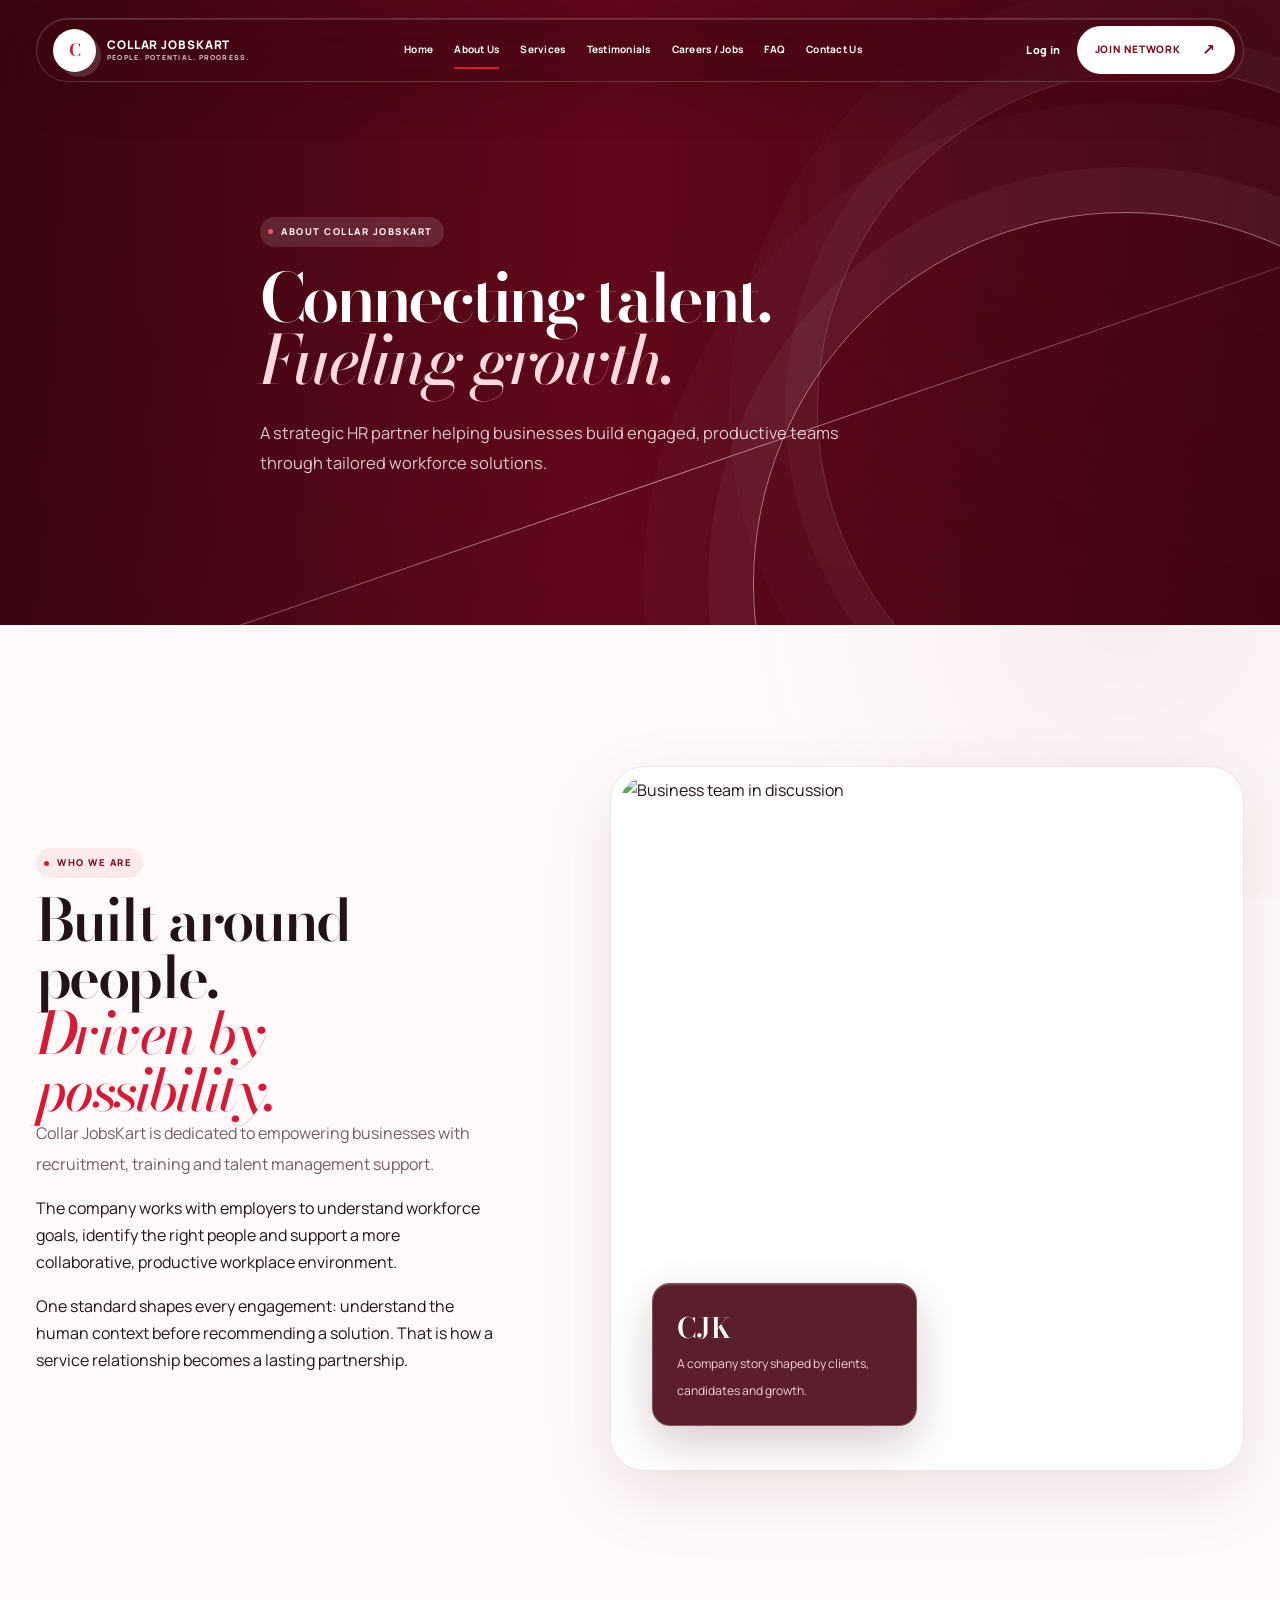
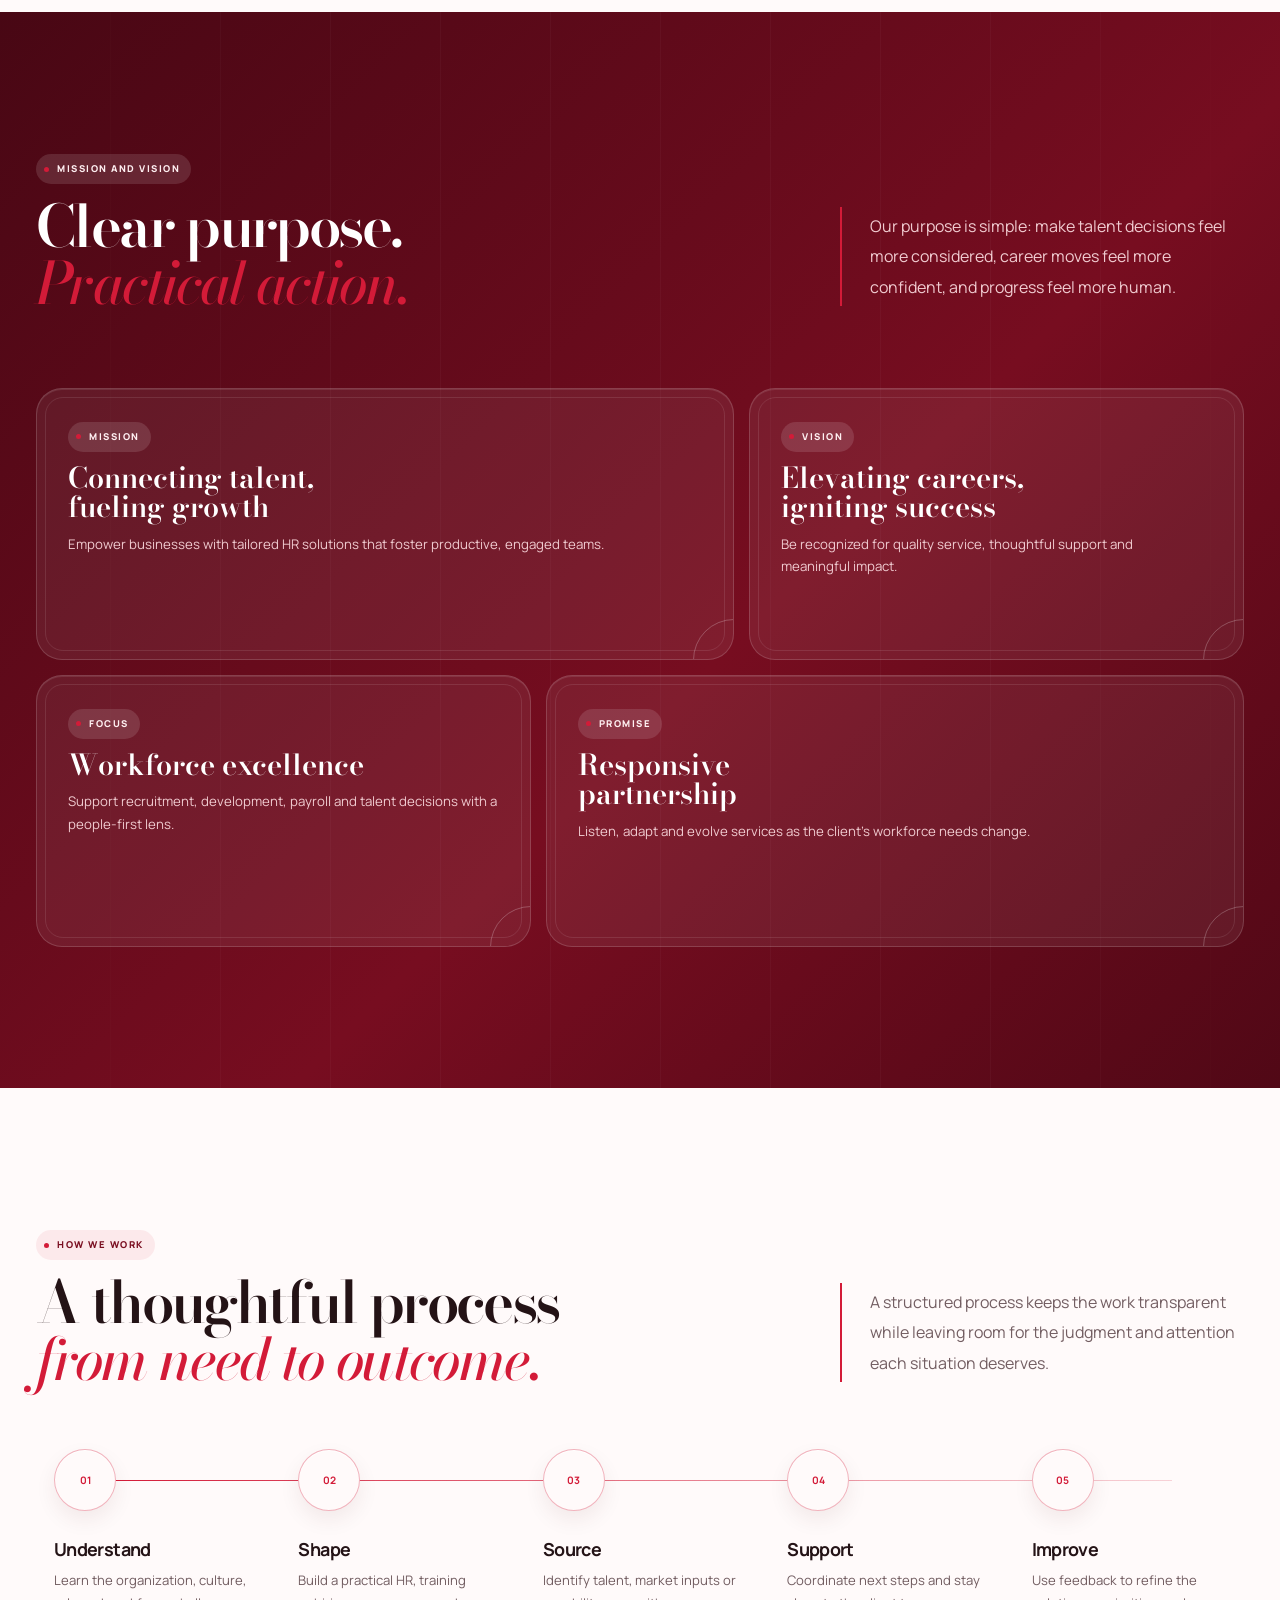
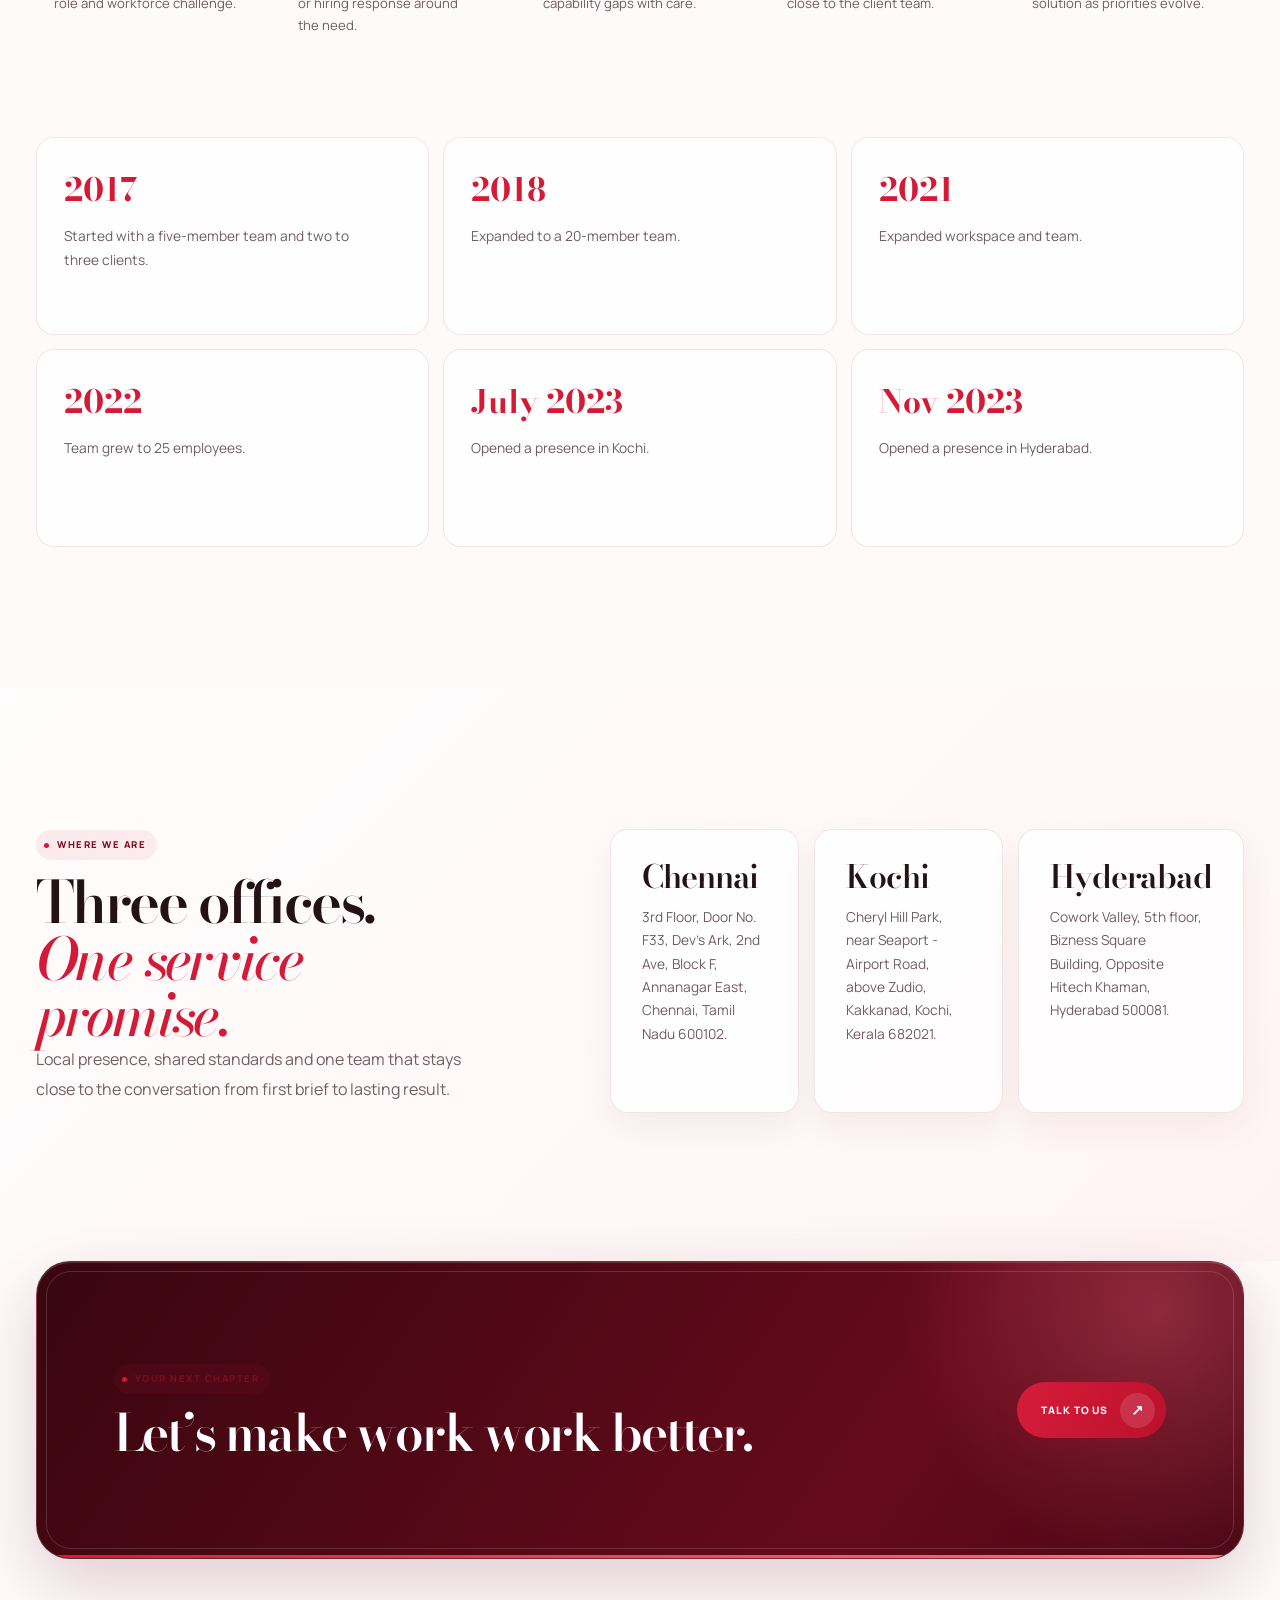
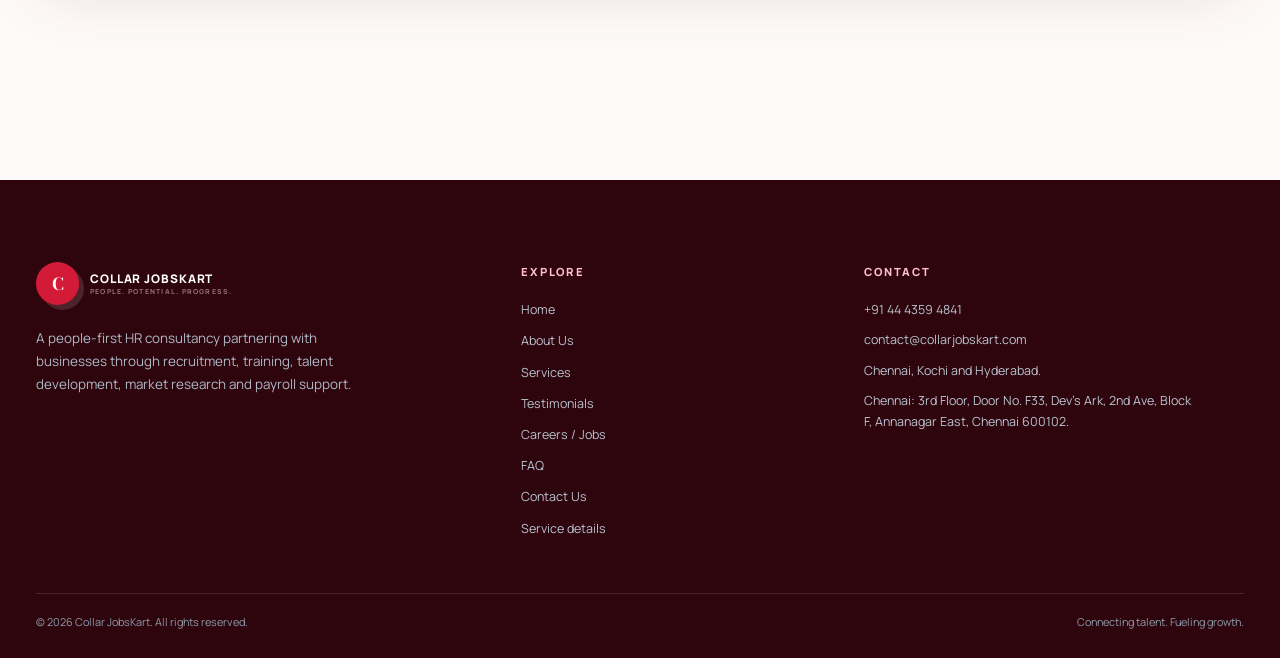
==== commit 43f8be7e: "first commit" ====
--- a/about.html
+++ b/about.html
@@ -20,14 +20,14 @@
       </div>
     </section>
 
-    <section class="section">
+    <section class="section story-section about-intro">
       <div class="wrap split">
         <div class="reveal">
           <div class="eyebrow">Who we are</div>
           <h2>Built around people.<br><span class="serif">Driven by possibility.</span></h2>
           <p class="lede">Collar JobsKart is dedicated to empowering businesses with recruitment, training and talent management support.</p>
           <p>The company works with employers to understand workforce goals, identify the right people and support a more collaborative, productive workplace environment.</p>
-          <p>Every section of this redesigned page turns the original content into a clearer structure: mission, vision, process, growth and service promise.</p>
+          <p>One standard shapes every engagement: understand the human context before recommending a solution. That is how a service relationship becomes a lasting partnership.</p>
         </div>
         <div class="visual-frame reveal">
           <img loading="lazy" src="https://images.unsplash.com/photo-1556761175-b413da4baf72?auto=format&fit=crop&w=1200&q=84" alt="Business team in discussion">
@@ -36,14 +36,14 @@
       </div>
     </section>
 
-    <section class="section blue-band">
+    <section class="section blue-band value-section">
       <div class="wrap">
         <div class="section-head reveal">
           <div>
             <div class="eyebrow">Mission and vision</div>
             <h2>Clear purpose.<br><span class="serif">Practical action.</span></h2>
           </div>
-          <p class="lede">The source website frames the mission as connecting talent and fueling growth, with a vision of elevating careers and igniting success.</p>
+          <p class="lede">Our purpose is simple: make talent decisions feel more considered, career moves feel more confident, and progress feel more human.</p>
         </div>
         <div class="benefit-grid reveal">
           <article class="benefit">
@@ -70,14 +70,14 @@
       </div>
     </section>
 
-    <section class="section">
+    <section class="section process-section">
       <div class="wrap">
         <div class="section-head reveal">
           <div>
             <div class="eyebrow">How we work</div>
             <h2>A thoughtful process<br><span class="serif">from need to outcome.</span></h2>
           </div>
-          <p class="lede">Inspired by the clean hierarchy of the reference site, this process makes the company&rsquo;s working style easy to scan.</p>
+          <p class="lede">A structured process keeps the work transparent while leaving room for the judgment and attention each situation deserves.</p>
         </div>
         <div class="process-grid stagger">
           <div class="process-step reveal" style="--i:0"><span>01</span><h3>Understand</h3><p>Learn the organization, culture, role and workforce challenge.</p></div>
@@ -97,12 +97,12 @@
       </div>
     </section>
 
-    <section class="section paper-band">
+    <section class="section paper-band locations-section">
       <div class="wrap split split--top">
         <div class="reveal">
           <div class="eyebrow">Where we are</div>
           <h2>Three offices.<br><span class="serif">One service promise.</span></h2>
-          <p class="lede">The original site lists offices in Chennai, Kochi and Hyderabad, with Chennai as the primary contact address.</p>
+          <p class="lede">Local presence, shared standards and one team that stays close to the conversation from first brief to lasting result.</p>
         </div>
         <div class="office-grid reveal">
           <article class="office"><h3>Chennai</h3><p>3rd Floor, Door No. F33, Dev's Ark, 2nd Ave, Block F, Annanagar East, Chennai, Tamil Nadu 600102.</p></article>
--- a/styles.css
+++ b/styles.css
@@ -1,25 +1,25 @@
-@import url('https://fonts.googleapis.com/css2?family=Cormorant+Garamond:wght@500;600;700&family=Plus+Jakarta+Sans:wght@400;500;600;700;800&display=swap');
+@import url('https://fonts.googleapis.com/css2?family=Bodoni+Moda:opsz,wght@6..96,500;6..96,600;6..96,700&family=Manrope:wght@400;500;600;700;800&display=swap');
 
 :root {
-  --ink: #101827;
-  --navy: #102f55;
-  --navy-deep: #071b31;
-  --blue: #286fa6;
-  --blue-soft: #e8f1f8;
-  --gold: #c99648;
-  --gold-soft: #f0dfbf;
-  --ivory: #f8f3ea;
-  --paper: #fbfaf6;
-  --mist: #edf2f5;
-  --sage: #718879;
-  --clay: #b6684d;
-  --muted: #647285;
-  --line: rgba(16, 47, 85, 0.14);
+  --ink: #241316;
+  --navy: #7a0e20;
+  --navy-deep: #39060f;
+  --blue: #d31b38;
+  --blue-soft: #fce8eb;
+  --gold: #c91632;
+  --gold-soft: #ffd7dd;
+  --ivory: #fff6f7;
+  --paper: #fffdfd;
+  --mist: #f8e9eb;
+  --sage: #933040;
+  --clay: #e34d60;
+  --muted: #715c60;
+  --line: rgba(95, 12, 29, 0.14);
   --white: #fff;
-  --serif: "Cormorant Garamond", Georgia, serif;
-  --sans: "Plus Jakarta Sans", system-ui, sans-serif;
-  --shadow-soft: 0 26px 80px rgba(16, 47, 85, 0.12);
-  --shadow-card: 0 18px 45px rgba(16, 47, 85, 0.1);
+  --serif: "Bodoni Moda", "Iowan Old Style", Georgia, serif;
+  --sans: "Manrope", system-ui, sans-serif;
+  --shadow-soft: 0 28px 84px rgba(77, 7, 21, 0.15);
+  --shadow-card: 0 18px 45px rgba(77, 7, 21, 0.11);
   --wrap: min(1180px, calc(100% - 64px));
   --motion: cubic-bezier(0.22, 0.7, 0.22, 1);
 }
@@ -1854,3 +1854,1970 @@
     transform: none;
   }
 }
+
+/* --------------------------------------------------------------------------
+   Executive crimson redesign
+   The red thread is a visual metaphor for the right introduction: a clear,
+   intentional connection between a person and a business.
+   -------------------------------------------------------------------------- */
+
+::selection {
+  background: var(--blue);
+  color: #fff;
+}
+
+body {
+  background:
+    radial-gradient(circle at 92% 8%, rgba(226, 56, 79, 0.08), transparent 25rem),
+    linear-gradient(135deg, #fff 0%, var(--paper) 55%, #fff7f8 100%);
+}
+
+body::before {
+  background:
+    linear-gradient(90deg, rgba(122, 14, 32, 0.035) 1px, transparent 1px),
+    linear-gradient(180deg, rgba(122, 14, 32, 0.025) 1px, transparent 1px);
+  background-size: 80px 80px;
+  opacity: 0.55;
+}
+
+:focus-visible {
+  outline: 3px solid rgba(211, 27, 56, 0.42);
+  outline-offset: 4px;
+}
+
+h1,
+h2 {
+  letter-spacing: -0.045em;
+}
+
+h1 {
+  font-weight: 600;
+}
+
+h3 {
+  letter-spacing: -0.035em;
+}
+
+.eyebrow {
+  gap: 11px;
+  color: var(--blue);
+  font-size: 0.65rem;
+  letter-spacing: 0.21em;
+}
+
+.eyebrow::before {
+  width: 34px;
+  height: 2px;
+  background: var(--blue);
+}
+
+.section .serif,
+.paper-band .serif,
+.auth-shell .serif {
+  color: var(--blue);
+}
+
+.lede {
+  color: #735e62;
+}
+
+.site-header {
+  padding: 20px 0;
+}
+
+.site-header.scrolled {
+  background: rgba(255, 253, 253, 0.9);
+  box-shadow: 0 10px 32px rgba(72, 5, 19, 0.08), 0 1px 0 rgba(122, 14, 32, 0.08);
+}
+
+.nav {
+  min-height: 52px;
+}
+
+.brand {
+  gap: 11px;
+}
+
+.brand-mark {
+  width: 43px;
+  height: 43px;
+  border: 0;
+  border-radius: 3px;
+  background: var(--blue);
+  color: #fff;
+  box-shadow: 5px 5px 0 rgba(211, 27, 56, 0.16);
+  font-family: var(--serif);
+}
+
+.brand-name {
+  color: var(--navy);
+  font-size: 0.82rem;
+  letter-spacing: 0.075em;
+}
+
+.brand-name small {
+  color: #8f6e74;
+  font-size: 0.46rem;
+  letter-spacing: 0.18em;
+}
+
+.nav-links {
+  gap: 25px;
+}
+
+.nav-links a {
+  color: #5b474b;
+  font-size: 0.67rem;
+  letter-spacing: 0.025em;
+}
+
+.nav-links a::after {
+  bottom: -10px;
+  height: 2px;
+  background: var(--blue);
+}
+
+.nav-links a:hover,
+.nav-links a.active {
+  color: var(--blue);
+}
+
+.nav-login {
+  color: var(--navy);
+  font-size: 0.68rem;
+  letter-spacing: 0.035em;
+}
+
+.site-header.over-hero:not(.scrolled) .brand-mark {
+  background: #fff;
+  color: var(--blue);
+  border-color: transparent;
+  box-shadow: 5px 5px 0 rgba(255, 255, 255, 0.15);
+}
+
+.site-header.over-hero:not(.scrolled) .btn-dark {
+  background: #fff;
+  color: var(--navy);
+}
+
+.btn {
+  min-height: 53px;
+  padding: 0 22px;
+  border-radius: 3px;
+  background: linear-gradient(110deg, #bb112c 0%, #d51c3a 44%, #ef5365 50%, #d51c3a 56%, #bb112c 100%) 100% / 240% 100%;
+  color: #fff;
+  box-shadow: 0 12px 24px rgba(157, 8, 35, 0.16);
+  font-size: 0.68rem;
+  letter-spacing: 0.075em;
+  text-transform: uppercase;
+  transition: transform 430ms var(--motion), box-shadow 430ms var(--motion), background-position 750ms var(--motion), color 430ms var(--motion), border-color 430ms var(--motion);
+}
+
+.btn:hover {
+  background-position: 0 0;
+  box-shadow: 0 19px 34px rgba(157, 8, 35, 0.24);
+  transform: translate3d(var(--magnet-x, 0), calc(-3px + var(--magnet-y, 0)), 0);
+}
+
+.btn:active {
+  transform: translate3d(0, -1px, 0) scale(0.985);
+}
+
+.btn-dark {
+  background: #570a19;
+  color: #fff;
+}
+
+.btn-dark:hover {
+  background: #570a19;
+  color: #fff;
+}
+
+.btn-light {
+  background: #fff;
+  color: var(--navy);
+  border-color: rgba(122, 14, 32, 0.17);
+  box-shadow: none;
+}
+
+.btn-light:hover {
+  background: #fff;
+  color: var(--blue);
+  box-shadow: 0 13px 25px rgba(77, 7, 21, 0.11);
+}
+
+.btn-outline {
+  border-color: rgba(255, 255, 255, 0.54);
+  background: rgba(255, 255, 255, 0.035);
+  box-shadow: none;
+}
+
+.btn-outline:hover {
+  background: #fff;
+  color: var(--navy);
+  box-shadow: 0 15px 30px rgba(40, 0, 9, 0.18);
+}
+
+.arrow {
+  width: 27px;
+  height: 27px;
+  border-radius: 2px;
+  background: rgba(255, 255, 255, 0.16);
+}
+
+.btn-light .arrow {
+  background: var(--blue-soft);
+}
+
+.hero {
+  min-height: 780px;
+  background: #39060f;
+}
+
+.hero-media {
+  --parallax-x: 0px;
+  --parallax-y: 0px;
+  filter: grayscale(0.42) contrast(1.05) saturate(0.72);
+  transform: translate3d(var(--parallax-x), var(--parallax-y), 0) scale(1.055);
+  animation: cinematic-enter 1450ms var(--motion) both;
+  will-change: transform;
+}
+
+.hero-shade {
+  overflow: hidden;
+  background:
+    linear-gradient(92deg, rgba(57, 6, 15, 0.96) 0%, rgba(105, 9, 28, 0.84) 47%, rgba(91, 8, 23, 0.24) 100%),
+    linear-gradient(0deg, rgba(53, 3, 13, 0.65), transparent 55%);
+}
+
+.hero-shade::before {
+  content: "";
+  position: absolute;
+  width: min(67vw, 880px);
+  aspect-ratio: 1;
+  right: -22vw;
+  bottom: -54%;
+  border: 1px solid rgba(255, 215, 221, 0.5);
+  border-radius: 50%;
+  box-shadow: 0 0 0 45px rgba(255, 215, 221, 0.045), 0 0 0 110px rgba(255, 215, 221, 0.025);
+  animation: pulse-orbit 9s ease-in-out infinite;
+}
+
+.hero-shade::after {
+  content: "";
+  position: absolute;
+  width: 150%;
+  height: 1px;
+  left: -25%;
+  bottom: 22%;
+  background: linear-gradient(90deg, transparent, rgba(255, 215, 221, 0.62), transparent);
+  transform: rotate(-19deg);
+  animation: thread-glide 8s ease-in-out infinite;
+}
+
+.hero-content {
+  max-width: 900px;
+  animation: rise 900ms 180ms var(--motion) both;
+}
+
+.hero .eyebrow {
+  color: #ffd8de;
+}
+
+.hero .eyebrow::before {
+  background: #f4596e;
+}
+
+.hero h1 {
+  max-width: 830px;
+  letter-spacing: -0.055em;
+  text-wrap: balance;
+}
+
+.hero p {
+  color: rgba(255, 247, 248, 0.8);
+}
+
+.hero-index b {
+  color: #ff7b8e;
+}
+
+.hero-foot span:last-child::before {
+  background: #f4596e;
+}
+
+.hero--inner {
+  min-height: 545px;
+  height: 545px;
+}
+
+.hero--inner h1 {
+  font-size: clamp(3.3rem, 5.3vw, 5rem);
+}
+
+.section {
+  padding: clamp(82px, 9vw, 128px) 0;
+}
+
+.paper-band {
+  position: relative;
+  background: linear-gradient(135deg, #fff 0%, #fff8f8 100%);
+}
+
+.blue-band {
+  background:
+    radial-gradient(circle at 94% 8%, rgba(255, 116, 136, 0.19), transparent 21rem),
+    linear-gradient(130deg, #4c0715, #700d20 62%, #570a19);
+}
+
+.blue-band::after {
+  content: "";
+  position: absolute;
+  inset: 0;
+  pointer-events: none;
+  background: linear-gradient(90deg, rgba(255, 255, 255, 0.06) 1px, transparent 1px);
+  background-size: 110px 100%;
+  mask-image: linear-gradient(90deg, transparent, #000 20%, #000 80%, transparent);
+}
+
+.blue-band > .wrap {
+  position: relative;
+  z-index: 1;
+}
+
+.blue-band .eyebrow {
+  color: #ffd9de;
+}
+
+.blue-band .lede,
+.blue-band p {
+  color: #f0cbd0;
+}
+
+.visual-frame {
+  min-height: 510px;
+}
+
+.visual-frame img {
+  width: 84%;
+  height: 470px;
+  border: 0;
+  box-shadow: 18px 18px 0 var(--blue-soft), var(--shadow-card);
+}
+
+.visual-frame::after {
+  z-index: 0;
+  left: 13%;
+  top: 9%;
+  width: 85%;
+  height: 470px;
+  border: 1px solid var(--blue);
+}
+
+.visual-frame img,
+.image-caption {
+  position: relative;
+  z-index: 1;
+}
+
+.image-caption {
+  right: -1px;
+  bottom: 3px;
+  padding: 25px 27px;
+  background: #5c0a1a;
+  border-left: 3px solid #ef5365;
+}
+
+.image-caption strong {
+  color: #fff;
+}
+
+.image-caption span {
+  color: #f4cfd5;
+}
+
+.metric-row {
+  margin-top: 56px;
+  background: rgba(122, 14, 32, 0.12);
+  border-color: rgba(122, 14, 32, 0.12);
+}
+
+.metric {
+  position: relative;
+  overflow: hidden;
+  min-height: 142px;
+  background: rgba(255, 255, 255, 0.84);
+}
+
+.metric::after {
+  content: "";
+  position: absolute;
+  width: 9px;
+  height: 9px;
+  right: 22px;
+  top: 22px;
+  background: var(--blue);
+  transform: rotate(45deg);
+}
+
+.metric strong,
+.service-no,
+.process-step span,
+.milestone time,
+.quote-mark {
+  color: var(--blue);
+}
+
+.service-grid {
+  border-color: rgba(122, 14, 32, 0.14);
+}
+
+.service-card {
+  min-height: 318px;
+  background: rgba(255, 255, 255, 0.76);
+  border-color: rgba(122, 14, 32, 0.14);
+}
+
+.service-card::before {
+  content: "";
+  position: absolute;
+  left: 0;
+  bottom: 0;
+  width: 100%;
+  height: 3px;
+  background: var(--blue);
+  transform: scaleX(0);
+  transform-origin: left;
+  transition: transform 520ms var(--motion);
+}
+
+.service-card:hover {
+  background: linear-gradient(145deg, #6f0a1d, #941027);
+  box-shadow: 0 22px 45px rgba(90, 6, 23, 0.2);
+  transform: translateY(-8px);
+}
+
+.service-card:hover::before {
+  transform: scaleX(1);
+}
+
+.service-card .card-arrow {
+  border-radius: 3px;
+  color: var(--blue);
+}
+
+.service-card:hover .card-arrow {
+  color: #fff;
+  border-color: rgba(255, 255, 255, 0.35);
+}
+
+.service-card li {
+  border-color: rgba(122, 14, 32, 0.1);
+}
+
+.service-card:hover p,
+.service-card:hover ul {
+  color: #f6d8dd;
+}
+
+.benefit-grid {
+  border-color: rgba(255, 214, 221, 0.18);
+}
+
+.benefit {
+  position: relative;
+  overflow: hidden;
+  min-height: 225px;
+}
+
+.benefit::after {
+  content: "";
+  position: absolute;
+  width: 80px;
+  height: 80px;
+  right: -42px;
+  bottom: -42px;
+  border: 1px solid rgba(255, 255, 255, 0.24);
+  border-radius: 50%;
+}
+
+.benefit strong,
+.blue-band .benefit strong {
+  color: #fff;
+}
+
+.paper-band .benefit strong,
+.section:not(.blue-band) .benefit strong {
+  color: var(--navy);
+}
+
+.process-step {
+  border-color: var(--blue);
+}
+
+.feature-list li::before {
+  background: var(--blue);
+}
+
+.detail-panel,
+.mini-card,
+.office,
+.job-card,
+.quote-card {
+  border-color: rgba(122, 14, 32, 0.14);
+}
+
+.detail-panel,
+.mini-card,
+.office,
+.job-card,
+.quote-card {
+  background: rgba(255, 255, 255, 0.9);
+}
+
+.mini-card,
+.office {
+  transition: transform 420ms var(--motion), box-shadow 420ms var(--motion), border-color 420ms var(--motion);
+}
+
+.mini-card:hover,
+.office:hover {
+  border-color: rgba(211, 27, 56, 0.38);
+  box-shadow: 0 16px 32px rgba(77, 7, 21, 0.1);
+  transform: translateY(-5px);
+}
+
+.jobs-filter input,
+.jobs-filter select,
+.form-control {
+  min-height: 54px;
+  border-color: rgba(122, 14, 32, 0.16);
+  background: #fff;
+}
+
+.jobs-filter input:focus,
+.jobs-filter select:focus,
+.form-control:focus {
+  border-color: var(--blue);
+  box-shadow: 0 0 0 4px rgba(211, 27, 56, 0.1);
+}
+
+.job-card:hover {
+  border-color: rgba(211, 27, 56, 0.42);
+  box-shadow: 0 19px 36px rgba(77, 7, 21, 0.1);
+}
+
+.tag {
+  border-color: rgba(122, 14, 32, 0.14);
+  color: #745e62;
+}
+
+.notice {
+  border-color: var(--blue);
+  background: var(--blue-soft);
+  color: #6f3943;
+}
+
+.quote-card {
+  border-top: 3px solid var(--blue);
+}
+
+.quote-card blockquote {
+  color: var(--navy);
+}
+
+.slider-btn {
+  border-radius: 3px;
+  color: var(--navy);
+}
+
+.slider-btn:hover {
+  background: var(--navy);
+}
+
+.faq-question {
+  color: var(--navy);
+}
+
+.faq-question span:last-child {
+  border-radius: 3px;
+  color: var(--blue);
+}
+
+.faq-item.open .faq-question span:last-child {
+  background: var(--blue-soft);
+}
+
+.form-status,
+.auth-foot a,
+.toggle-password,
+.office a {
+  color: var(--blue);
+}
+
+.auth-shell {
+  border-color: rgba(122, 14, 32, 0.13);
+}
+
+.auth-visual {
+  background: #590a1a;
+}
+
+.auth-visual::before {
+  background: linear-gradient(0deg, rgba(57, 6, 15, 0.9), rgba(104, 8, 28, 0.35)), var(--auth-image, url("https://images.unsplash.com/photo-1551836022-d5d88e9218df?auto=format&fit=crop&w=1400&q=84")) center / cover;
+}
+
+.timeline {
+  background: rgba(122, 14, 32, 0.13);
+  border-color: rgba(122, 14, 32, 0.13);
+}
+
+.milestone {
+  background: rgba(255, 255, 255, 0.78);
+}
+
+.cta-panel {
+  padding: clamp(40px, 6vw, 70px);
+  background:
+    radial-gradient(circle at 93% 16%, rgba(255, 115, 136, 0.3), transparent 16rem),
+    linear-gradient(125deg, #39060f, #650a1c 70%, #4c0715);
+}
+
+.cta-panel::after {
+  height: 3px;
+  background: linear-gradient(90deg, #d31b38, #ff7487, #d31b38);
+  background-size: 200% 100%;
+  animation: thread-flow 4s linear infinite;
+}
+
+.site-footer {
+  background: #2e050d;
+}
+
+.footer-title {
+  color: #ffbec8;
+}
+
+.footer-brand .brand-mark {
+  box-shadow: 5px 5px 0 rgba(255, 215, 221, 0.14);
+}
+
+.back-top,
+.toast {
+  background: var(--blue);
+}
+
+.page-intro {
+  position: fixed;
+  inset: 0;
+  z-index: 100;
+  display: grid;
+  place-items: center;
+  overflow: hidden;
+  background: #fffafa;
+  color: var(--navy);
+  transition: clip-path 850ms cubic-bezier(0.77, 0, 0.18, 1), visibility 850ms step-end;
+}
+
+.page-intro::before,
+.page-intro::after {
+  content: "";
+  position: absolute;
+  border-radius: 50%;
+  border: 1px solid rgba(211, 27, 56, 0.2);
+}
+
+.page-intro::before {
+  width: min(72vw, 940px);
+  aspect-ratio: 1;
+  transform: translate(-35%, 30%);
+}
+
+.page-intro::after {
+  width: min(46vw, 600px);
+  aspect-ratio: 1;
+  transform: translate(53%, -44%);
+}
+
+.page-intro__inside {
+  position: relative;
+  z-index: 1;
+  display: grid;
+  gap: 15px;
+  justify-items: center;
+  animation: loader-rise 650ms var(--motion) both;
+}
+
+.page-intro__mark {
+  width: 62px;
+  height: 62px;
+  display: grid;
+  place-items: center;
+  background: var(--blue);
+  color: #fff;
+  box-shadow: 8px 8px 0 var(--blue-soft);
+  font: 600 1.8rem var(--serif);
+}
+
+.page-intro__name {
+  font-size: 0.72rem;
+  font-weight: 800;
+  letter-spacing: 0.24em;
+}
+
+.page-intro__line {
+  width: 96px;
+  height: 2px;
+  overflow: hidden;
+  background: #f1d7da;
+}
+
+.page-intro__line::after {
+  content: "";
+  display: block;
+  width: 45%;
+  height: 100%;
+  background: var(--blue);
+  animation: loader-thread 720ms 130ms var(--motion) both;
+}
+
+.page-intro.is-leaving {
+  clip-path: inset(0 0 100% 0);
+  visibility: hidden;
+}
+
+@keyframes cinematic-enter {
+  from { transform: translate3d(0, 12px, 0) scale(1.12); }
+  to { transform: translate3d(var(--parallax-x), var(--parallax-y), 0) scale(1.055); }
+}
+
+@keyframes pulse-orbit {
+  0%, 100% { transform: translate3d(0, 0, 0) scale(1); opacity: 0.68; }
+  50% { transform: translate3d(-22px, -18px, 0) scale(1.04); opacity: 1; }
+}
+
+@keyframes thread-glide {
+  0%, 100% { transform: translateX(-8%) rotate(-19deg); opacity: 0.2; }
+  50% { transform: translateX(8%) rotate(-19deg); opacity: 0.8; }
+}
+
+@keyframes thread-flow {
+  to { background-position: -200% 0; }
+}
+
+@keyframes loader-rise {
+  from { opacity: 0; transform: translateY(18px); }
+  to { opacity: 1; transform: translateY(0); }
+}
+
+@keyframes loader-thread {
+  from { transform: translateX(-110%); }
+  to { transform: translateX(230%); }
+}
+
+@media (max-width: 780px) {
+  .nav-links {
+    gap: 0;
+  }
+
+  .site-header.scrolled {
+    background: rgba(255, 253, 253, 0.96);
+  }
+
+  .hero {
+    min-height: 700px;
+  }
+
+  .hero--inner {
+    min-height: 500px;
+    height: 500px;
+  }
+
+  .hero-shade::before {
+    right: -55vw;
+    bottom: -34%;
+    width: 130vw;
+  }
+
+  .visual-frame img {
+    width: calc(100% - 26px);
+    height: 410px;
+  }
+
+  .visual-frame::after {
+    width: calc(100% - 26px);
+    height: 410px;
+    left: 26px;
+  }
+}
+
+@media (max-width: 520px) {
+  h1 {
+    font-size: clamp(2.7rem, 12vw, 3.6rem);
+  }
+
+  h2 {
+    font-size: clamp(2.25rem, 10vw, 3rem);
+  }
+
+  .brand-name {
+    font-size: 0.72rem;
+  }
+
+  .wrap,
+  .hero-content,
+  .nav {
+    width: calc(100vw - 30px);
+    min-width: 0;
+  }
+
+  .nav-actions {
+    margin-left: auto;
+  }
+
+  .menu-toggle {
+    display: grid !important;
+    flex: 0 0 44px;
+    place-items: center;
+    background: rgba(255, 255, 255, 0.1);
+  }
+
+  .hero-content {
+    padding-top: 72px;
+  }
+
+  .hero h1 {
+    max-width: 100%;
+    font-size: 2.42rem;
+    line-height: 1.06;
+  }
+
+  .hero p {
+    max-width: 100%;
+    overflow-wrap: anywhere;
+  }
+
+  .hero-foot {
+    font-size: 0.53rem;
+    letter-spacing: 0.11em;
+  }
+
+  .hero-foot span:last-child,
+  .hero-index {
+    display: none;
+  }
+
+  .visual-frame {
+    min-height: 440px;
+  }
+
+  .visual-frame img,
+  .visual-frame::after {
+    height: 380px;
+  }
+
+  .image-caption {
+    max-width: 230px;
+  }
+
+  .cta-panel {
+    align-items: flex-start;
+  }
+}
+
+@media (prefers-reduced-motion: reduce) {
+  .page-intro {
+    display: none;
+  }
+
+  .hero-media,
+  .hero-shade::before,
+  .hero-shade::after,
+  .cta-panel::after,
+  .page-intro__inside,
+  .page-intro__line::after {
+    animation: none !important;
+  }
+}
+
+/* --------------------------------------------------------------------------
+   Atelier layout system — editorial split / asymmetric capability gallery
+   -------------------------------------------------------------------------- */
+
+:root {
+  --wrap: min(1320px, calc(100% - 72px));
+  --space-section: clamp(104px, 11vw, 176px);
+  --space-block: clamp(34px, 4vw, 68px);
+  --curve-xl: 34px;
+  --curve-lg: 26px;
+  --curve-md: 18px;
+  --spring: cubic-bezier(0.16, 0.84, 0.24, 1);
+}
+
+html {
+  scroll-padding-top: 112px;
+}
+
+body {
+  background: #fffafa;
+}
+
+body::before {
+  z-index: -1;
+  background:
+    radial-gradient(circle at 8% 14%, rgba(211, 27, 56, 0.07), transparent 18rem),
+    radial-gradient(circle at 88% 68%, rgba(122, 14, 32, 0.05), transparent 24rem);
+  background-size: auto;
+  opacity: 1;
+}
+
+main {
+  overflow: clip;
+}
+
+h1,
+h2,
+h3,
+p {
+  text-wrap: pretty;
+}
+
+h1 {
+  font-size: clamp(4rem, 6.15vw, 6.65rem);
+  line-height: 0.92;
+}
+
+h2 {
+  font-size: clamp(3rem, 4.55vw, 5.2rem);
+  line-height: 0.97;
+}
+
+h3 {
+  font-size: 1.32rem;
+  line-height: 1.12;
+}
+
+.lede {
+  max-width: 40rem;
+  font-size: clamp(1rem, 1.2vw, 1.12rem);
+  line-height: 1.9;
+}
+
+.eyebrow {
+  width: fit-content;
+  padding: 7px 11px 7px 8px;
+  gap: 8px;
+  border-radius: 999px;
+  background: rgba(211, 27, 56, 0.075);
+  color: var(--navy);
+  font-size: 0.59rem;
+  letter-spacing: 0.16em;
+}
+
+.eyebrow::before {
+  width: 5px;
+  height: 5px;
+  border-radius: 999px;
+  background: var(--blue);
+}
+
+.blue-band .eyebrow,
+.hero .eyebrow {
+  background: rgba(255, 255, 255, 0.12);
+  color: #fff0f2;
+}
+
+.site-header,
+.site-header.scrolled {
+  inset: 18px 0 auto;
+  padding: 0;
+  background: transparent;
+  box-shadow: none;
+  pointer-events: none;
+}
+
+.nav {
+  width: min(1320px, calc(100% - 72px));
+  min-height: 64px;
+  padding: 7px 8px 7px 16px;
+  border: 1px solid rgba(122, 14, 32, 0.1);
+  border-radius: 999px;
+  background: rgba(255, 253, 253, 0.84);
+  box-shadow: 0 16px 44px rgba(84, 8, 24, 0.1), inset 0 1px 0 rgba(255, 255, 255, 0.92);
+  backdrop-filter: blur(18px);
+  pointer-events: auto;
+  transition: background 650ms var(--spring), box-shadow 650ms var(--spring), transform 650ms var(--spring);
+}
+
+.site-header.over-hero:not(.scrolled) .nav {
+  border-color: rgba(255, 255, 255, 0.18);
+  background: rgba(62, 5, 16, 0.42);
+  box-shadow: 0 16px 44px rgba(35, 2, 8, 0.15), inset 0 1px 0 rgba(255, 255, 255, 0.13);
+}
+
+.site-header.scrolled .nav {
+  background: rgba(255, 253, 253, 0.94);
+  box-shadow: 0 16px 42px rgba(84, 8, 24, 0.12), inset 0 1px 0 #fff;
+}
+
+.brand-mark {
+  width: 43px;
+  height: 43px;
+  border-radius: 50%;
+  box-shadow: none;
+}
+
+.brand-name {
+  font-size: 0.74rem;
+}
+
+.brand-name small {
+  margin-top: 3px;
+  font-size: 0.43rem;
+}
+
+.nav-links {
+  gap: clamp(14px, 1.65vw, 28px);
+}
+
+.nav-links a {
+  font-size: 0.63rem;
+  font-weight: 700;
+}
+
+.nav-actions {
+  gap: 6px;
+}
+
+.nav-actions .btn {
+  min-height: 48px;
+  padding: 0 9px 0 17px;
+}
+
+.nav-actions .btn .arrow {
+  width: 32px;
+  height: 32px;
+}
+
+.btn {
+  min-height: 56px;
+  padding: 0 10px 0 23px;
+  border-radius: 999px;
+  font-size: 0.64rem;
+  letter-spacing: 0.085em;
+}
+
+.arrow {
+  width: 35px;
+  height: 35px;
+  border-radius: 50%;
+}
+
+.btn-outline .arrow {
+  background: rgba(255, 255, 255, 0.14);
+}
+
+.hero {
+  min-height: min(930px, 100dvh);
+  height: min(930px, 100dvh);
+  isolation: isolate;
+}
+
+.hero::before {
+  content: "";
+  position: absolute;
+  z-index: 1;
+  width: min(53vw, 720px);
+  aspect-ratio: 1;
+  right: -17vw;
+  top: 11%;
+  border: 1px solid rgba(255, 255, 255, 0.17);
+  border-radius: 50%;
+  box-shadow: 0 0 0 32px rgba(255, 255, 255, 0.03), 0 0 0 88px rgba(255, 255, 255, 0.02);
+  pointer-events: none;
+}
+
+.hero-shade::before {
+  width: min(58vw, 790px);
+  right: -17vw;
+  bottom: -53%;
+}
+
+.hero-content {
+  max-width: 710px;
+  padding-top: 84px;
+}
+
+.hero h1 {
+  margin: 20px 0 28px;
+  max-width: 720px;
+}
+
+.hero h1 .serif {
+  color: #ffd9df;
+}
+
+.hero p {
+  max-width: 590px;
+  font-size: 1.03rem;
+}
+
+.hero-actions {
+  gap: 13px;
+  margin-top: 39px;
+}
+
+.hero--inner {
+  min-height: 625px;
+  height: 625px;
+}
+
+.hero--inner .hero-content {
+  max-width: 760px;
+  padding-top: 84px;
+}
+
+.hero--inner h1 {
+  max-width: 760px;
+  font-size: clamp(3.6rem, 5.25vw, 5.65rem);
+}
+
+.hero-lens {
+  position: absolute;
+  z-index: 2;
+  right: max(36px, calc((100vw - 1320px) / 2));
+  bottom: 118px;
+  width: min(325px, 26vw);
+  padding: 8px;
+  border: 1px solid rgba(255, 255, 255, 0.26);
+  border-radius: var(--curve-lg);
+  background: rgba(56, 5, 15, 0.38);
+  box-shadow: inset 0 1px 0 rgba(255, 255, 255, 0.17), 0 22px 56px rgba(29, 1, 7, 0.18);
+  backdrop-filter: blur(16px);
+}
+
+.hero-lens__top {
+  display: flex;
+  justify-content: space-between;
+  padding: 10px 12px 14px;
+  color: rgba(255, 255, 255, 0.72);
+  font-size: 0.55rem;
+  font-weight: 800;
+  letter-spacing: 0.12em;
+  text-transform: uppercase;
+}
+
+.hero-lens__item {
+  position: relative;
+  display: grid;
+  gap: 7px;
+  min-height: 116px;
+  padding: 19px 52px 18px 18px;
+  border-radius: calc(var(--curve-lg) - 7px);
+  color: #fff;
+  transition: transform 550ms var(--spring), background 550ms var(--spring);
+}
+
+.hero-lens__item + .hero-lens__item {
+  margin-top: 4px;
+}
+
+.hero-lens__item:hover {
+  background: rgba(255, 255, 255, 0.13);
+  transform: translateX(-4px);
+}
+
+.hero-lens__item span {
+  color: #ffc6cf;
+  font-size: 0.58rem;
+  font-weight: 800;
+  letter-spacing: 0.13em;
+  text-transform: uppercase;
+}
+
+.hero-lens__item strong {
+  font: 600 1.25rem/1.08 var(--serif);
+}
+
+.hero-lens__item i {
+  position: absolute;
+  right: 17px;
+  top: 50%;
+  display: grid;
+  width: 29px;
+  height: 29px;
+  place-items: center;
+  border-radius: 50%;
+  background: rgba(255, 255, 255, 0.15);
+  font-style: normal;
+  transform: translateY(-50%);
+}
+
+.section {
+  padding: var(--space-section) 0;
+}
+
+.section-head {
+  grid-template-columns: minmax(0, 1.15fr) minmax(280px, 0.65fr);
+  gap: clamp(34px, 7vw, 118px);
+  margin-bottom: clamp(46px, 6vw, 86px);
+}
+
+.section-head .lede {
+  padding: 4px 0 4px 28px;
+  border-left: 2px solid var(--blue);
+}
+
+.split {
+  grid-template-columns: minmax(0, 0.84fr) minmax(390px, 1.16fr);
+  gap: clamp(40px, 9vw, 148px);
+}
+
+.split > .reveal > .btn {
+  margin-top: 19px;
+}
+
+.visual-frame {
+  min-height: 560px;
+  padding: 10px;
+  border: 1px solid rgba(122, 14, 32, 0.1);
+  border-radius: var(--curve-xl);
+  background: rgba(255, 255, 255, 0.74);
+  box-shadow: 0 24px 72px rgba(77, 7, 21, 0.1), inset 0 1px 0 #fff;
+}
+
+.visual-frame::after {
+  display: none;
+}
+
+.visual-frame img {
+  width: 100%;
+  height: 540px;
+  border-radius: calc(var(--curve-xl) - 10px);
+  box-shadow: none;
+}
+
+.visual-frame:hover img {
+  transform: scale(1.014);
+}
+
+.image-caption {
+  right: -31px;
+  bottom: 34px;
+  max-width: 265px;
+  padding: 22px 24px;
+  border: 1px solid rgba(255, 255, 255, 0.22);
+  border-radius: 18px;
+  background: rgba(74, 7, 21, 0.9);
+  box-shadow: 0 18px 45px rgba(57, 4, 15, 0.2), inset 0 1px 0 rgba(255, 255, 255, 0.16);
+  backdrop-filter: blur(12px);
+}
+
+.image-caption strong {
+  font-size: 1.75rem;
+}
+
+.metric-row {
+  gap: 14px;
+  margin-top: 70px;
+  border: 0;
+  background: transparent;
+}
+
+.metric {
+  min-height: 170px;
+  padding: 28px;
+  border: 1px solid rgba(122, 14, 32, 0.1);
+  border-radius: var(--curve-md);
+  background: rgba(255, 255, 255, 0.76);
+  box-shadow: inset 0 1px 0 #fff;
+}
+
+.metric strong {
+  font-size: 2.72rem;
+}
+
+.metric span {
+  max-width: 145px;
+  line-height: 1.45;
+}
+
+.paper-band {
+  background: linear-gradient(135deg, #fffdfd 0%, #fff4f5 100%);
+}
+
+.capability-section {
+  position: relative;
+}
+
+.service-grid {
+  display: grid;
+  grid-template-columns: repeat(12, minmax(0, 1fr));
+  gap: 15px;
+  border: 0;
+  background: transparent;
+}
+
+.service-card {
+  min-height: 288px;
+  padding: 32px;
+  overflow: hidden;
+  border: 1px solid rgba(122, 14, 32, 0.1);
+  border-radius: var(--curve-lg);
+  background: rgba(255, 255, 255, 0.82);
+  box-shadow: 0 12px 32px rgba(77, 7, 21, 0.055), inset 0 1px 0 #fff;
+  transition: transform 650ms var(--spring), box-shadow 650ms var(--spring), background 650ms var(--spring);
+}
+
+.service-card > * {
+  position: relative;
+  z-index: 1;
+}
+
+.service-card::before {
+  inset: 8px;
+  width: auto;
+  height: auto;
+  border: 1px solid rgba(122, 14, 32, 0.08);
+  border-radius: calc(var(--curve-lg) - 8px);
+  background: transparent;
+  transform: none;
+  transition: border-color 650ms var(--spring);
+}
+
+.service-card::after {
+  content: "";
+  position: absolute;
+  width: 180px;
+  height: 180px;
+  right: -84px;
+  bottom: -106px;
+  border: 1px solid rgba(211, 27, 56, 0.15);
+  border-radius: 50%;
+  transition: transform 700ms var(--spring), border-color 700ms var(--spring);
+}
+
+.service-card:nth-child(1) {
+  grid-column: span 7;
+  min-height: 394px;
+  color: #fff;
+  background: linear-gradient(135deg, #630a1b, #9b1028 76%);
+  box-shadow: 0 22px 52px rgba(89, 7, 23, 0.18), inset 0 1px 0 rgba(255, 255, 255, 0.19);
+}
+
+.service-card:nth-child(1)::before {
+  border-color: rgba(255, 255, 255, 0.17);
+}
+
+.service-card:nth-child(1)::after {
+  width: 310px;
+  height: 310px;
+  right: -92px;
+  bottom: -168px;
+  border-color: rgba(255, 255, 255, 0.22);
+}
+
+.service-card:nth-child(2) {
+  grid-column: span 5;
+  min-height: 394px;
+}
+
+.service-card:nth-child(3),
+.service-card:nth-child(4),
+.service-card:nth-child(5) {
+  grid-column: span 4;
+}
+
+.service-card:nth-child(6),
+.service-card:nth-child(7) {
+  grid-column: span 6;
+  min-height: 250px;
+}
+
+.service-card:nth-child(1) h3 {
+  max-width: 370px;
+  font-size: clamp(2rem, 3vw, 3rem);
+}
+
+.service-card h3 {
+  margin: 61px 0 14px;
+}
+
+.service-card p {
+  max-width: 390px;
+}
+
+.service-card .card-arrow {
+  width: 38px;
+  height: 38px;
+  right: 25px;
+  top: 25px;
+  border-radius: 50%;
+}
+
+.service-card:nth-child(1) .service-no,
+.service-card:nth-child(1) .card-arrow {
+  color: #fff;
+}
+
+.service-card:nth-child(1) .card-arrow {
+  border-color: rgba(255, 255, 255, 0.34);
+}
+
+.service-card:nth-child(1) p,
+.service-card:nth-child(1) ul {
+  color: #f4cbd2;
+}
+
+.service-card:hover {
+  background: #fff;
+  color: var(--ink);
+  box-shadow: 0 28px 58px rgba(77, 7, 21, 0.15), inset 0 1px 0 #fff;
+  transform: translateY(-9px) rotate(-0.35deg);
+}
+
+.service-card:nth-child(1):hover {
+  background: linear-gradient(135deg, #630a1b, #9b1028 76%);
+  color: #fff;
+}
+
+.service-card:hover::before {
+  border-color: rgba(211, 27, 56, 0.26);
+  transform: none;
+}
+
+.service-card:hover::after {
+  transform: translate(-20px, -18px) scale(1.12);
+  border-color: rgba(211, 27, 56, 0.3);
+}
+
+.service-card:nth-child(1):hover::after {
+  border-color: rgba(255, 255, 255, 0.37);
+}
+
+.service-card:hover p,
+.service-card:hover ul {
+  color: var(--muted);
+}
+
+.service-card:nth-child(1):hover p,
+.service-card:nth-child(1):hover ul {
+  color: #f4cbd2;
+}
+
+.blue-band {
+  background: linear-gradient(135deg, #480714 0%, #770d20 58%, #510816 100%);
+}
+
+.blue-band::after {
+  opacity: 0.52;
+}
+
+.benefit-grid {
+  display: grid;
+  grid-template-columns: repeat(12, minmax(0, 1fr));
+  gap: 15px;
+  border: 0;
+  background: transparent;
+}
+
+.benefit {
+  min-height: 272px;
+  padding: 31px;
+  border: 1px solid rgba(255, 255, 255, 0.16);
+  border-radius: var(--curve-lg);
+  background: rgba(255, 255, 255, 0.065);
+  box-shadow: inset 0 1px 0 rgba(255, 255, 255, 0.1);
+}
+
+.benefit::before {
+  content: "";
+  position: absolute;
+  inset: 8px;
+  border: 1px solid rgba(255, 255, 255, 0.1);
+  border-radius: calc(var(--curve-lg) - 8px);
+  pointer-events: none;
+}
+
+.benefit:nth-child(1),
+.benefit:nth-child(4) {
+  grid-column: span 7;
+}
+
+.benefit:nth-child(2),
+.benefit:nth-child(3) {
+  grid-column: span 5;
+}
+
+.benefit strong {
+  position: relative;
+  z-index: 1;
+  max-width: 315px;
+  font-size: clamp(1.65rem, 2.25vw, 2.25rem);
+  line-height: 1.03;
+}
+
+.benefit p,
+.benefit .eyebrow {
+  position: relative;
+  z-index: 1;
+}
+
+.process-section .section-head {
+  margin-bottom: 62px;
+}
+
+.process-grid {
+  position: relative;
+  grid-template-columns: repeat(5, 1fr);
+  gap: 14px;
+}
+
+.process-grid::before {
+  content: "";
+  position: absolute;
+  left: 6%;
+  right: 6%;
+  top: 31px;
+  height: 1px;
+  background: linear-gradient(90deg, var(--blue), rgba(211, 27, 56, 0.18));
+}
+
+.process-step {
+  position: relative;
+  z-index: 1;
+  min-height: 218px;
+  padding: 0 18px 22px;
+  border: 0;
+}
+
+.process-step span {
+  display: grid;
+  width: 62px;
+  height: 62px;
+  place-items: center;
+  border: 1px solid rgba(211, 27, 56, 0.32);
+  border-radius: 50%;
+  background: #fffafa;
+  box-shadow: 0 9px 21px rgba(77, 7, 21, 0.07), inset 0 1px 0 #fff;
+  font-family: var(--sans);
+  font-size: 0.64rem;
+}
+
+.blue-band .process-step span {
+  border-color: rgba(255, 255, 255, 0.24);
+  background: #690b1d;
+  color: #fff;
+  box-shadow: inset 0 1px 0 rgba(255, 255, 255, 0.16);
+}
+
+.process-step h3 {
+  margin: 28px 0 10px;
+  font-size: 1.12rem;
+}
+
+.process-step p {
+  font-size: 0.82rem;
+  line-height: 1.7;
+}
+
+.timeline {
+  gap: 14px;
+  margin-top: 70px;
+  border: 0;
+  background: transparent;
+}
+
+.milestone {
+  min-height: 198px;
+  padding: 27px;
+  border: 1px solid rgba(122, 14, 32, 0.1);
+  border-radius: var(--curve-md);
+  background: rgba(255, 255, 255, 0.78);
+  box-shadow: inset 0 1px 0 #fff;
+}
+
+.milestone time {
+  font-size: 2rem;
+}
+
+.detail-grid {
+  gap: 15px;
+}
+
+.mini-card,
+.office,
+.job-card,
+.quote-card,
+.detail-panel {
+  border: 1px solid rgba(122, 14, 32, 0.1);
+  border-radius: var(--curve-md);
+  background: rgba(255, 255, 255, 0.8);
+  box-shadow: 0 14px 36px rgba(77, 7, 21, 0.06), inset 0 1px 0 #fff;
+}
+
+.mini-card {
+  min-height: 194px;
+  padding: 29px;
+}
+
+.office-grid {
+  gap: 15px;
+}
+
+.office {
+  min-height: 284px;
+  padding: 31px;
+}
+
+.office h3 {
+  font: 600 2rem/1 var(--serif);
+}
+
+.cta-panel {
+  min-height: 298px;
+  padding: clamp(42px, 6vw, 80px);
+  border: 1px solid rgba(255, 255, 255, 0.15);
+  border-radius: var(--curve-xl);
+  box-shadow: 0 24px 70px rgba(77, 7, 21, 0.18), inset 0 1px 0 rgba(255, 255, 255, 0.16);
+}
+
+.cta-panel::before {
+  content: "";
+  position: absolute;
+  inset: 9px;
+  border: 1px solid rgba(255, 255, 255, 0.15);
+  border-radius: calc(var(--curve-xl) - 9px);
+  pointer-events: none;
+}
+
+.cta-panel > * {
+  position: relative;
+  z-index: 1;
+}
+
+.cta-panel h2 {
+  margin-bottom: 0;
+  max-width: 700px;
+  font-size: clamp(2.7rem, 4vw, 4.65rem);
+}
+
+.form-layout {
+  gap: clamp(40px, 8vw, 128px);
+}
+
+.form-grid {
+  gap: 18px;
+  padding: clamp(25px, 3vw, 42px);
+  border: 1px solid rgba(122, 14, 32, 0.1);
+  border-radius: var(--curve-lg);
+  background: rgba(255, 255, 255, 0.75);
+  box-shadow: 0 18px 52px rgba(77, 7, 21, 0.07), inset 0 1px 0 #fff;
+}
+
+.form-control,
+.jobs-filter input,
+.jobs-filter select {
+  min-height: 56px;
+  border-radius: 14px;
+}
+
+.site-footer {
+  margin-top: 80px;
+  padding: 82px 0 27px;
+}
+
+.footer-grid {
+  gap: clamp(36px, 7vw, 120px);
+}
+
+.reveal {
+  transform: translateY(42px);
+  filter: blur(7px);
+  transition: opacity 980ms var(--spring), transform 980ms var(--spring), filter 980ms var(--spring);
+}
+
+.reveal.in-view {
+  filter: blur(0);
+}
+
+@media (max-width: 1080px) {
+  :root {
+    --wrap: min(100% - 46px, 940px);
+  }
+
+  .nav {
+    width: min(100% - 46px, 940px);
+  }
+
+  .nav-links {
+    gap: 14px;
+  }
+
+  .service-card:nth-child(1) {
+    grid-column: span 8;
+  }
+
+  .service-card:nth-child(2) {
+    grid-column: span 4;
+  }
+
+  .service-card:nth-child(3),
+  .service-card:nth-child(4),
+  .service-card:nth-child(5) {
+    grid-column: span 6;
+  }
+
+  .benefit:nth-child(1),
+  .benefit:nth-child(4),
+  .benefit:nth-child(2),
+  .benefit:nth-child(3) {
+    grid-column: span 6;
+  }
+}
+
+@media (max-width: 780px) {
+  :root {
+    --wrap: calc(100% - 38px);
+    --space-section: 88px;
+  }
+
+  .site-header,
+  .site-header.scrolled {
+    inset: 12px 0 auto;
+  }
+
+  .nav {
+    width: calc(100% - 38px);
+    min-height: 60px;
+    padding-left: 13px;
+  }
+
+  .nav-links {
+    inset: 0;
+    z-index: -1;
+    padding: 116px calc((100% - min(100% - 38px, 580px)) / 2) 42px;
+    background: rgba(255, 248, 249, 0.96);
+  }
+
+  .nav-links a {
+    color: var(--navy) !important;
+    font-size: 1.13rem;
+  }
+
+  .hero {
+    min-height: 790px;
+    height: min(830px, 100dvh);
+  }
+
+  .hero--inner {
+    min-height: 555px;
+    height: 555px;
+  }
+
+  .hero-content,
+  .hero--inner .hero-content {
+    padding-top: 92px;
+  }
+
+  .hero-lens {
+    display: none;
+  }
+
+  .hero::before {
+    width: 92vw;
+    right: -42vw;
+    top: 16%;
+  }
+
+  .section-head,
+  .split,
+  .form-layout {
+    gap: 38px;
+  }
+
+  .section-head .lede {
+    padding-left: 20px;
+  }
+
+  .visual-frame {
+    min-height: 450px;
+  }
+
+  .visual-frame img {
+    height: 430px;
+  }
+
+  .image-caption {
+    right: 22px;
+    bottom: 24px;
+  }
+
+  .service-grid,
+  .benefit-grid {
+    grid-template-columns: repeat(2, minmax(0, 1fr));
+  }
+
+  .service-card:nth-child(n),
+  .benefit:nth-child(n) {
+    grid-column: span 1;
+    min-height: 295px;
+  }
+
+  .service-card:nth-child(1),
+  .service-card:nth-child(2) {
+    min-height: 336px;
+  }
+
+  .process-grid {
+    grid-template-columns: 1fr;
+    gap: 0;
+  }
+
+  .process-grid::before {
+    left: 30px;
+    right: auto;
+    top: 25px;
+    width: 1px;
+    height: calc(100% - 66px);
+    background: linear-gradient(var(--blue), rgba(211, 27, 56, 0.16));
+  }
+
+  .process-step {
+    min-height: 148px;
+    padding: 0 10px 28px 88px;
+  }
+
+  .process-step span {
+    position: absolute;
+    left: 0;
+    top: 0;
+    width: 61px;
+    height: 61px;
+  }
+
+  .process-step h3 {
+    margin-top: 7px;
+  }
+
+  .timeline {
+    grid-template-columns: 1fr 1fr;
+  }
+}
+
+@media (max-width: 520px) {
+  :root {
+    --wrap: calc(100% - 30px);
+    --space-section: 76px;
+  }
+
+  .nav {
+    width: calc(100% - 30px);
+  }
+
+  .brand-name {
+    font-size: 0.68rem;
+  }
+
+  .hero {
+    min-height: 750px;
+    height: min(790px, 100dvh);
+  }
+
+  .hero--inner {
+    min-height: 520px;
+    height: 520px;
+  }
+
+  .hero-content,
+  .hero--inner .hero-content {
+    padding-top: 82px;
+  }
+
+  .hero h1,
+  .hero--inner h1 {
+    font-size: clamp(2.74rem, 11.2vw, 3.4rem);
+    line-height: 0.97;
+  }
+
+  .hero p {
+    font-size: 0.92rem;
+    line-height: 1.7;
+  }
+
+  .hero-actions {
+    margin-top: 31px;
+  }
+
+  .hero-actions .btn {
+    width: auto;
+    min-width: 100%;
+    justify-content: space-between;
+  }
+
+  .section-head .lede {
+    padding-left: 16px;
+  }
+
+  .visual-frame {
+    min-height: 375px;
+    padding: 7px;
+    border-radius: 23px;
+  }
+
+  .visual-frame img {
+    height: 360px;
+    border-radius: 17px;
+  }
+
+  .image-caption {
+    right: 14px;
+    bottom: 16px;
+    max-width: 225px;
+    padding: 16px 18px;
+  }
+
+  .metric-row,
+  .service-grid,
+  .benefit-grid,
+  .timeline {
+    grid-template-columns: 1fr;
+  }
+
+  .metric {
+    min-height: 138px;
+  }
+
+  .service-card:nth-child(n),
+  .benefit:nth-child(n) {
+    min-height: 270px;
+  }
+
+  .service-card:nth-child(1) h3 {
+    font-size: 2.2rem;
+  }
+
+  .service-card {
+    padding: 28px;
+  }
+
+  .cta-panel {
+    min-height: 0;
+    padding: 35px 25px;
+  }
+
+  .cta-panel .btn {
+    width: 100%;
+    justify-content: space-between;
+  }
+
+  .form-grid {
+    padding: 22px;
+  }
+}
+
+@media (prefers-reduced-motion: reduce) {
+  .reveal {
+    filter: none;
+  }
+}
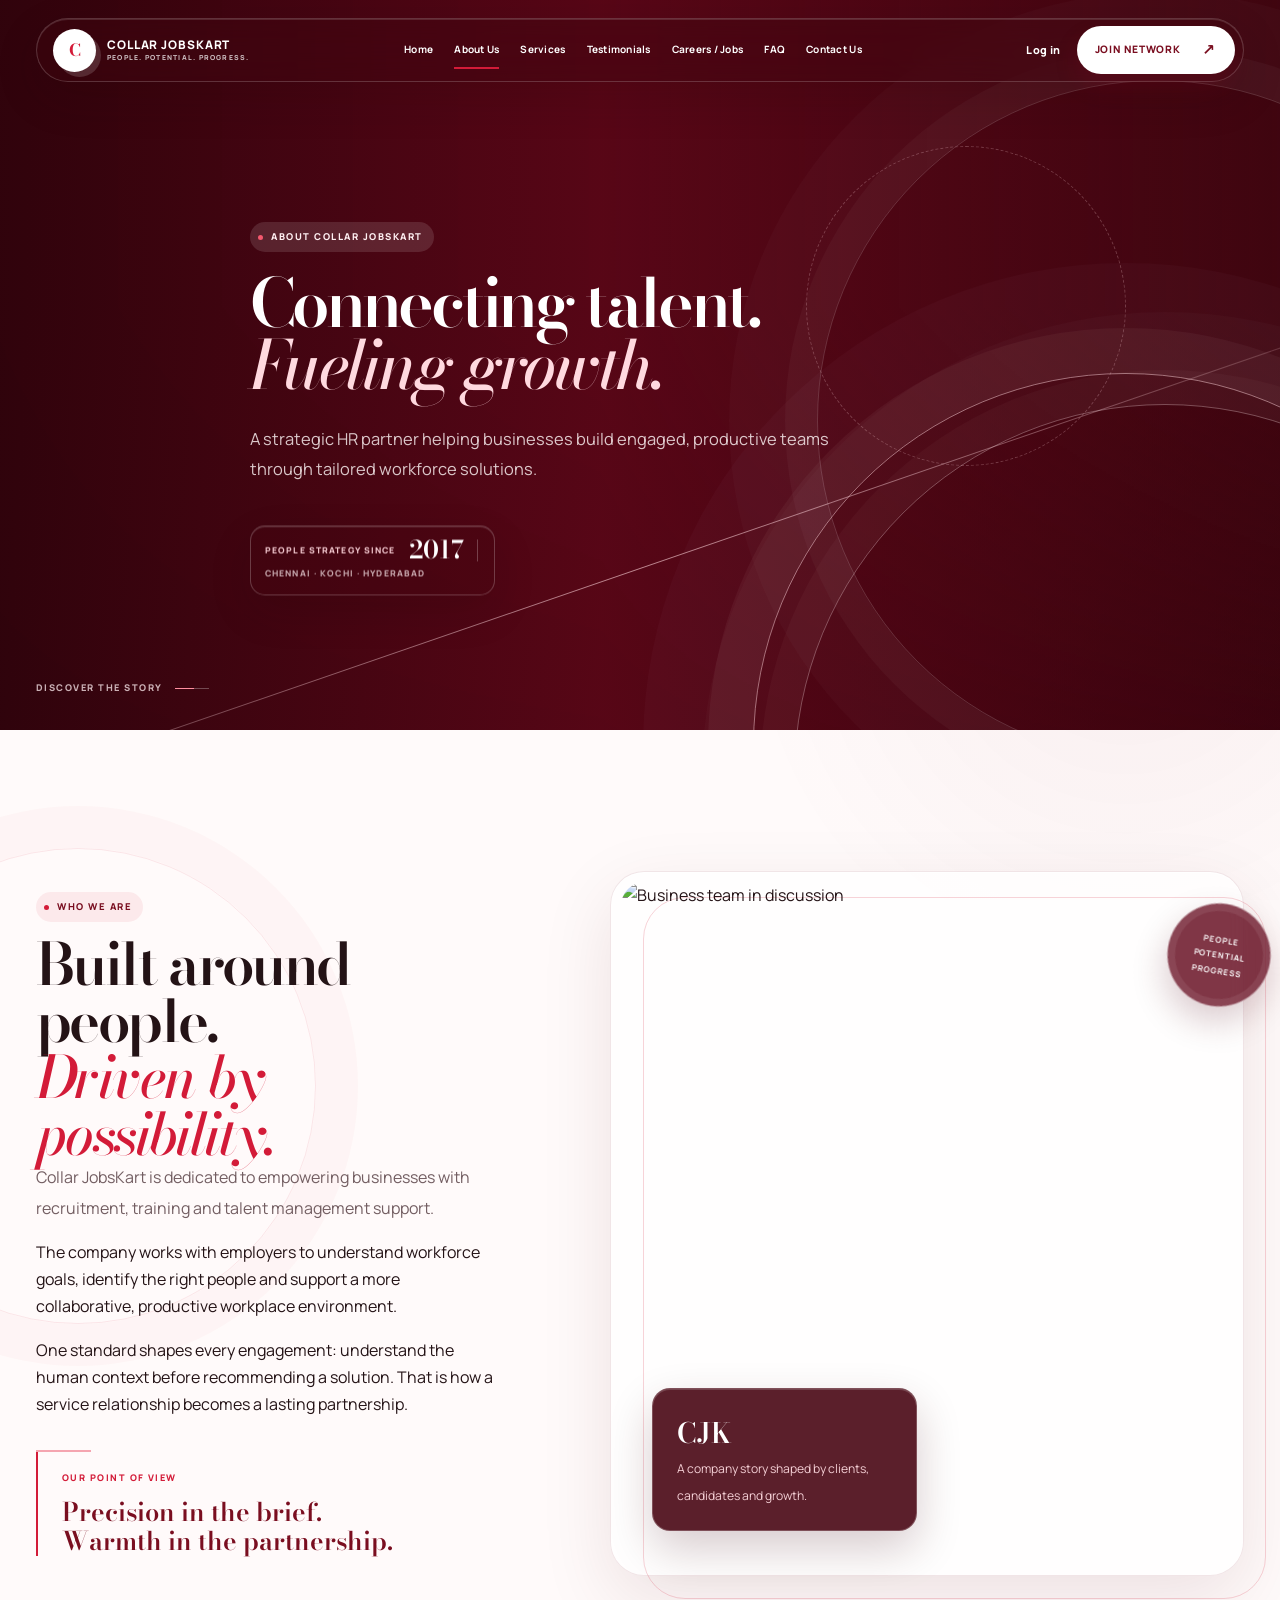
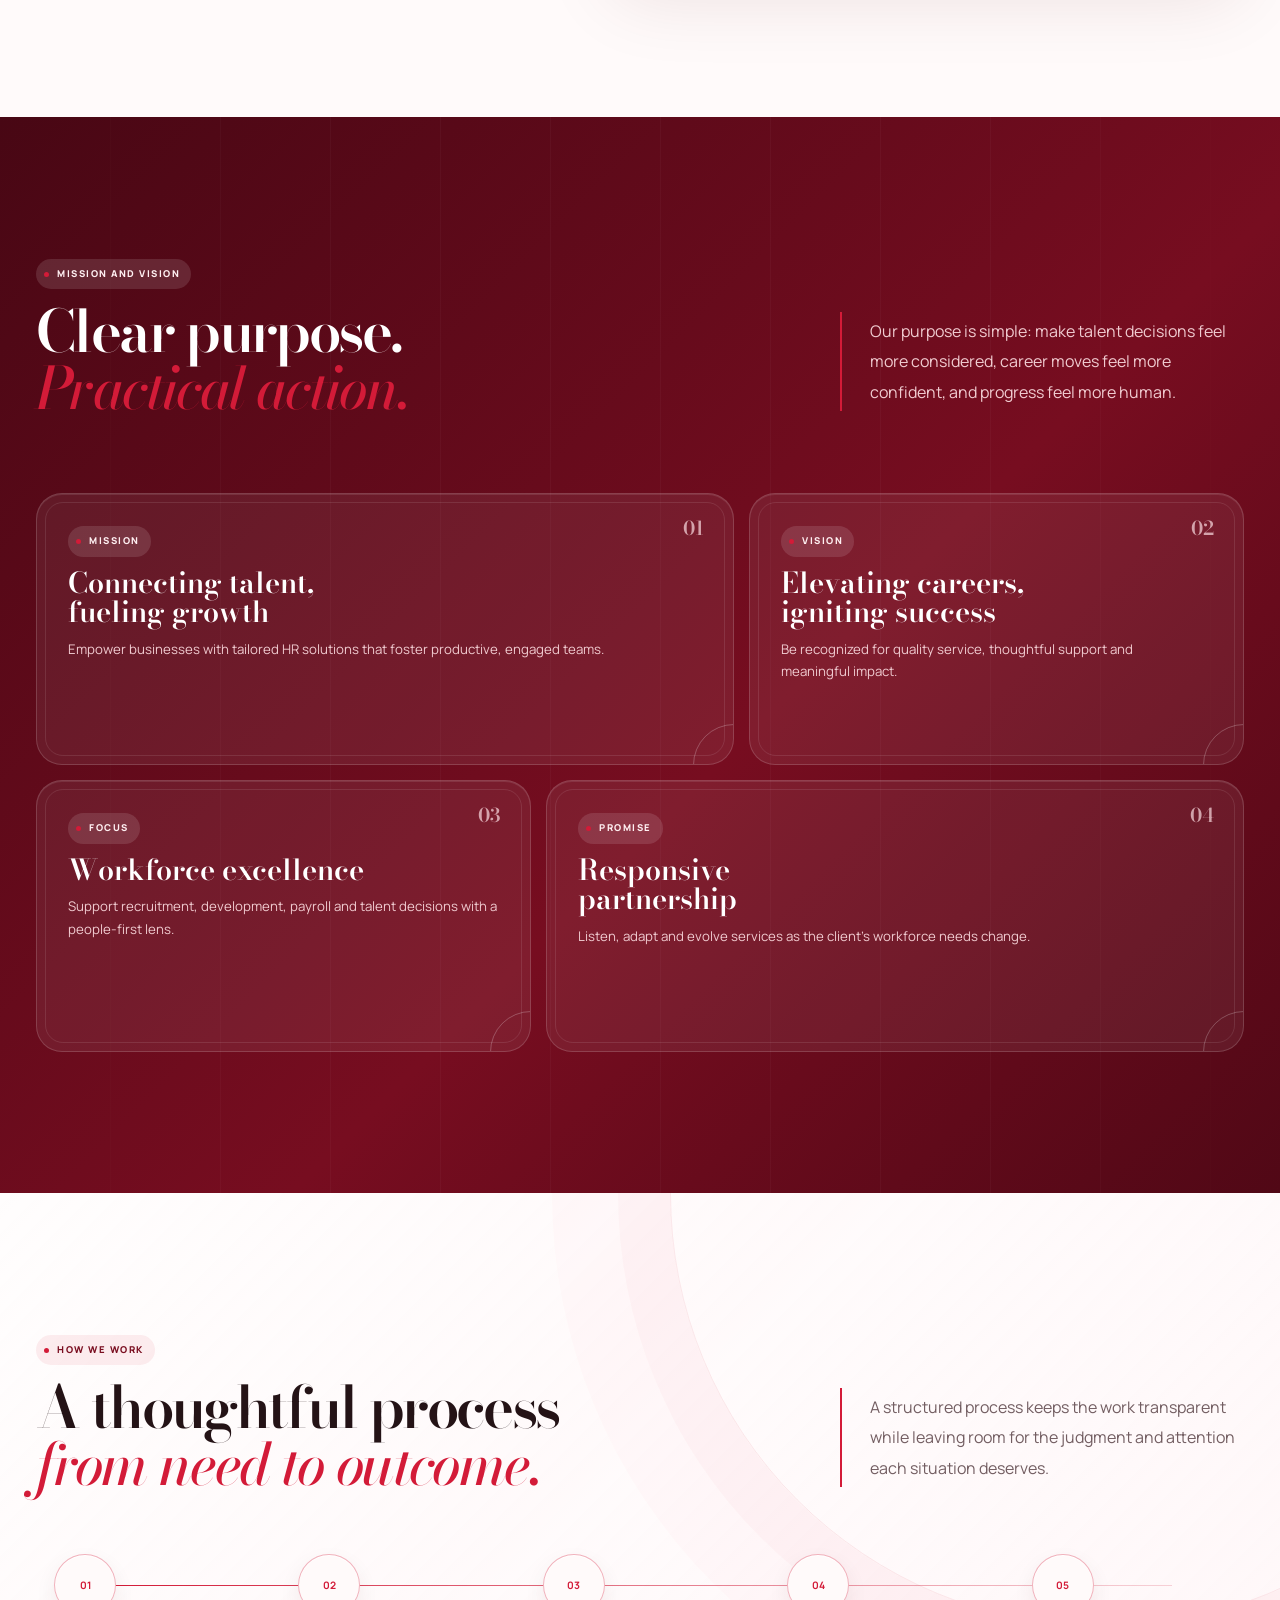
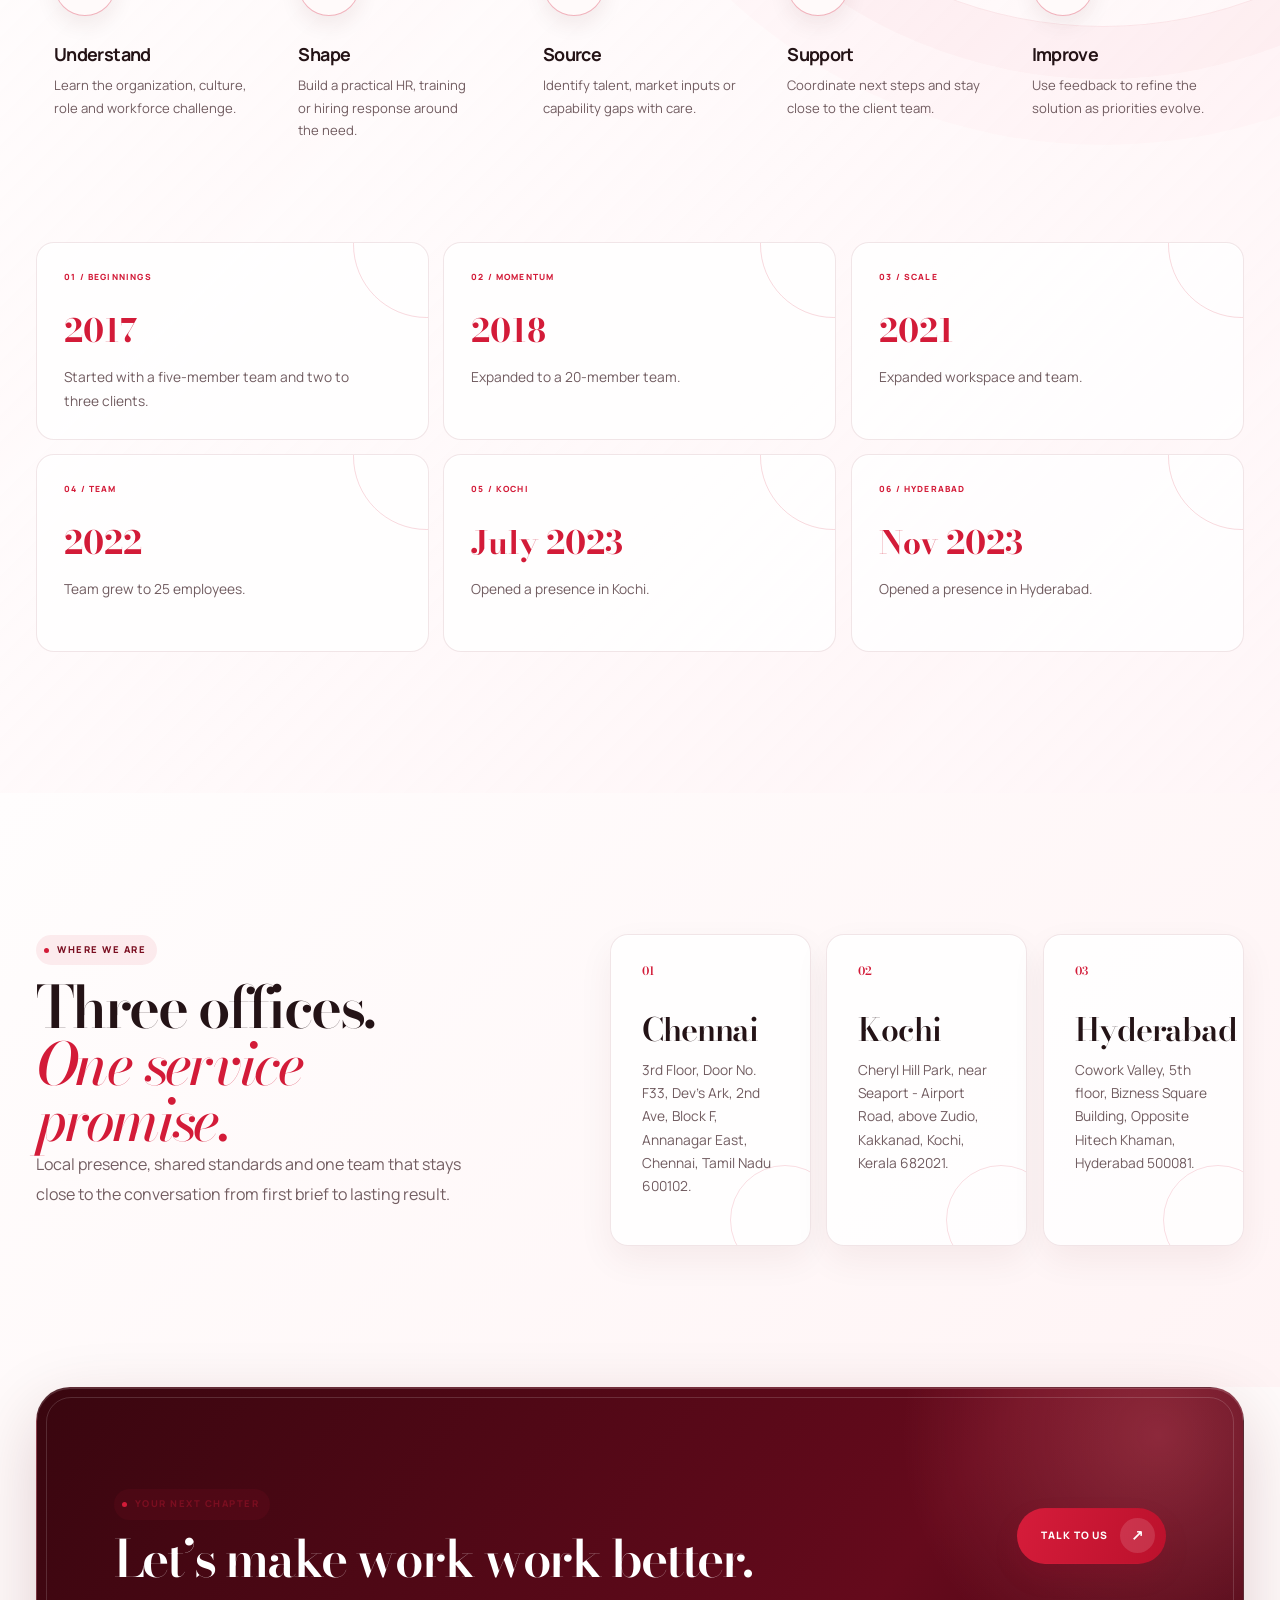
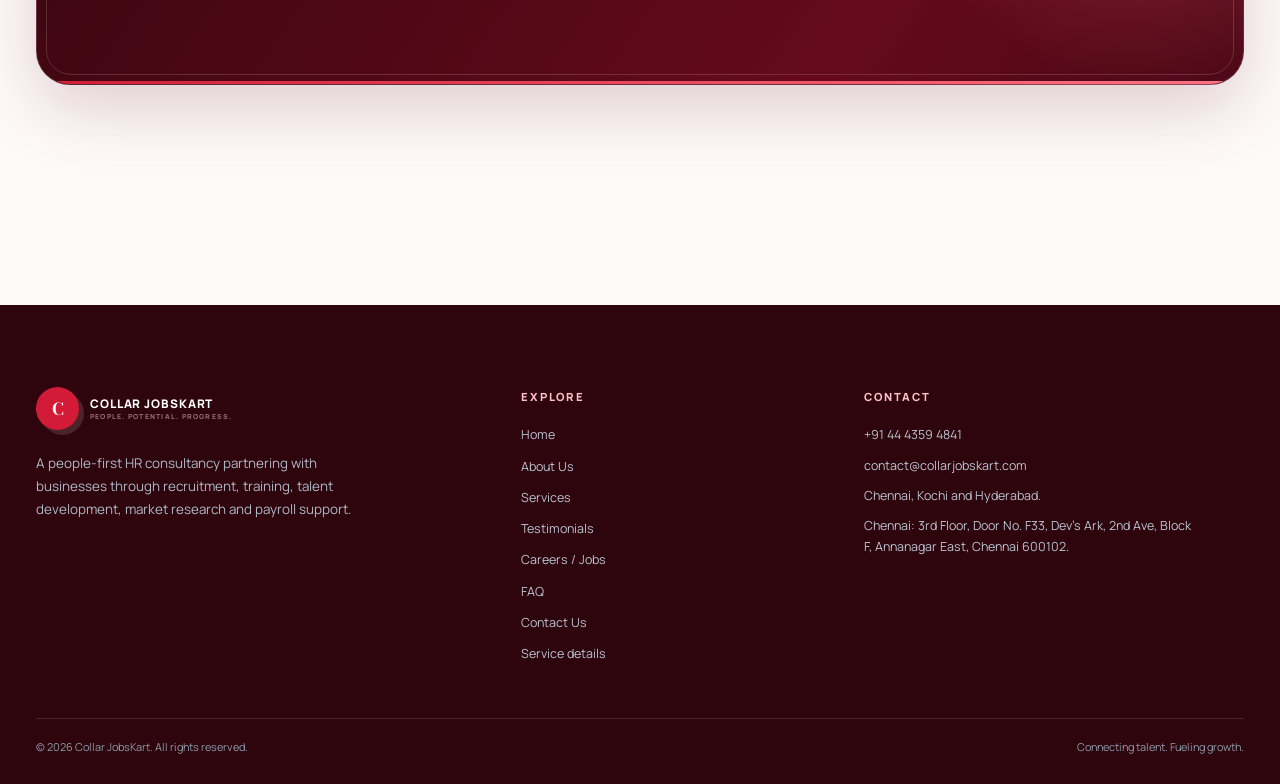
==== commit a6c5c696: "first commit" ====
--- a/about.html
+++ b/about.html
@@ -10,17 +10,26 @@
 <body>
   <header class="site-header"></header>
   <main>
-    <section class="hero hero--inner">
+    <section class="hero hero--inner about-hero">
       <div class="hero-media" role="img" aria-label="Corporate office with teams working together"></div>
       <div class="hero-shade"></div>
+      <div class="about-hero__orbit about-hero__orbit--outer" aria-hidden="true"></div>
+      <div class="about-hero__orbit about-hero__orbit--inner" aria-hidden="true"></div>
       <div class="wrap hero-content">
         <div class="eyebrow">About Collar JobsKart</div>
         <h1>Connecting talent.<br><span class="serif">Fueling growth.</span></h1>
         <p>A strategic HR partner helping businesses build engaged, productive teams through tailored workforce solutions.</p>
+        <div class="about-hero__edition" data-scroll-parallax="-0.08">
+          <span>People strategy since</span>
+          <strong>2017</strong>
+          <i aria-hidden="true"></i>
+          <em>Chennai &middot; Kochi &middot; Hyderabad</em>
+        </div>
       </div>
+      <a class="about-hero__scroll" href="#story"><span>Discover the story</span><i aria-hidden="true"></i></a>
     </section>
 
-    <section class="section story-section about-intro">
+    <section class="section story-section about-intro" id="story">
       <div class="wrap split">
         <div class="reveal">
           <div class="eyebrow">Who we are</div>
@@ -28,10 +37,15 @@
           <p class="lede">Collar JobsKart is dedicated to empowering businesses with recruitment, training and talent management support.</p>
           <p>The company works with employers to understand workforce goals, identify the right people and support a more collaborative, productive workplace environment.</p>
           <p>One standard shapes every engagement: understand the human context before recommending a solution. That is how a service relationship becomes a lasting partnership.</p>
+          <div class="about-principle">
+            <span>Our point of view</span>
+            <strong>Precision in the brief.<br>Warmth in the partnership.</strong>
+          </div>
         </div>
         <div class="visual-frame reveal">
           <img loading="lazy" src="https://images.unsplash.com/photo-1556761175-b413da4baf72?auto=format&fit=crop&w=1200&q=84" alt="Business team in discussion">
           <div class="image-caption"><strong>CJK</strong><span>A company story shaped by clients, candidates and growth.</span></div>
+          <span class="about-image-seal" aria-hidden="true"><b>People</b><b>Potential</b><b>Progress</b></span>
         </div>
       </div>
     </section>
@@ -46,23 +60,27 @@
           <p class="lede">Our purpose is simple: make talent decisions feel more considered, career moves feel more confident, and progress feel more human.</p>
         </div>
         <div class="benefit-grid reveal">
-          <article class="benefit">
+          <article class="benefit" data-tilt>
             <div class="eyebrow">Mission</div>
+            <span class="benefit-index">01</span>
             <strong>Connecting talent, fueling growth</strong>
             <p>Empower businesses with tailored HR solutions that foster productive, engaged teams.</p>
           </article>
-          <article class="benefit">
+          <article class="benefit" data-tilt>
             <div class="eyebrow">Vision</div>
+            <span class="benefit-index">02</span>
             <strong>Elevating careers, igniting success</strong>
             <p>Be recognized for quality service, thoughtful support and meaningful impact.</p>
           </article>
-          <article class="benefit">
+          <article class="benefit" data-tilt>
             <div class="eyebrow">Focus</div>
+            <span class="benefit-index">03</span>
             <strong>Workforce excellence</strong>
             <p>Support recruitment, development, payroll and talent decisions with a people-first lens.</p>
           </article>
-          <article class="benefit">
+          <article class="benefit" data-tilt>
             <div class="eyebrow">Promise</div>
+            <span class="benefit-index">04</span>
             <strong>Responsive partnership</strong>
             <p>Listen, adapt and evolve services as the client&rsquo;s workforce needs change.</p>
           </article>
@@ -87,12 +105,12 @@
           <div class="process-step reveal" style="--i:4"><span>05</span><h3>Improve</h3><p>Use feedback to refine the solution as priorities evolve.</p></div>
         </div>
         <div class="timeline reveal">
-          <article class="milestone"><time>2017</time><p>Started with a five-member team and two to three clients.</p></article>
-          <article class="milestone"><time>2018</time><p>Expanded to a 20-member team.</p></article>
-          <article class="milestone"><time>2021</time><p>Expanded workspace and team.</p></article>
-          <article class="milestone"><time>2022</time><p>Team grew to 25 employees.</p></article>
-          <article class="milestone"><time>July 2023</time><p>Opened a presence in Kochi.</p></article>
-          <article class="milestone"><time>Nov 2023</time><p>Opened a presence in Hyderabad.</p></article>
+          <article class="milestone" data-tilt><span class="milestone-stage">01 / Beginnings</span><time>2017</time><p>Started with a five-member team and two to three clients.</p></article>
+          <article class="milestone" data-tilt><span class="milestone-stage">02 / Momentum</span><time>2018</time><p>Expanded to a 20-member team.</p></article>
+          <article class="milestone" data-tilt><span class="milestone-stage">03 / Scale</span><time>2021</time><p>Expanded workspace and team.</p></article>
+          <article class="milestone" data-tilt><span class="milestone-stage">04 / Team</span><time>2022</time><p>Team grew to 25 employees.</p></article>
+          <article class="milestone" data-tilt><span class="milestone-stage">05 / Kochi</span><time>July 2023</time><p>Opened a presence in Kochi.</p></article>
+          <article class="milestone" data-tilt><span class="milestone-stage">06 / Hyderabad</span><time>Nov 2023</time><p>Opened a presence in Hyderabad.</p></article>
         </div>
       </div>
     </section>
@@ -105,9 +123,9 @@
           <p class="lede">Local presence, shared standards and one team that stays close to the conversation from first brief to lasting result.</p>
         </div>
         <div class="office-grid reveal">
-          <article class="office"><h3>Chennai</h3><p>3rd Floor, Door No. F33, Dev's Ark, 2nd Ave, Block F, Annanagar East, Chennai, Tamil Nadu 600102.</p></article>
-          <article class="office"><h3>Kochi</h3><p>Cheryl Hill Park, near Seaport - Airport Road, above Zudio, Kakkanad, Kochi, Kerala 682021.</p></article>
-          <article class="office"><h3>Hyderabad</h3><p>Cowork Valley, 5th floor, Bizness Square Building, Opposite Hitech Khaman, Hyderabad 500081.</p></article>
+          <article class="office" data-tilt><span class="office-index">01</span><h3>Chennai</h3><p>3rd Floor, Door No. F33, Dev's Ark, 2nd Ave, Block F, Annanagar East, Chennai, Tamil Nadu 600102.</p></article>
+          <article class="office" data-tilt><span class="office-index">02</span><h3>Kochi</h3><p>Cheryl Hill Park, near Seaport - Airport Road, above Zudio, Kakkanad, Kochi, Kerala 682021.</p></article>
+          <article class="office" data-tilt><span class="office-index">03</span><h3>Hyderabad</h3><p>Cowork Valley, 5th floor, Bizness Square Building, Opposite Hitech Khaman, Hyderabad 500081.</p></article>
         </div>
       </div>
     </section>
--- a/styles.css
+++ b/styles.css
@@ -3821,3 +3821,470 @@
     filter: none;
   }
 }
+
+/* --------------------------------------------------------------------------
+   About / Executive Atlas
+   A quieter, collectible layer for the company story: precise detail, deep
+   space and movement that rewards exploration instead of demanding attention.
+   -------------------------------------------------------------------------- */
+
+body[data-page="about"] .about-hero {
+  min-height: min(730px, 100dvh);
+  height: min(730px, 100dvh);
+}
+
+body[data-page="about"] .about-hero .hero-content {
+  z-index: 3;
+  max-width: 780px;
+}
+
+body[data-page="about"] .about-hero .hero-shade {
+  background:
+    linear-gradient(90deg, rgba(48, 3, 12, 0.97) 0%, rgba(92, 7, 24, 0.88) 47%, rgba(74, 5, 18, 0.4) 100%),
+    linear-gradient(0deg, rgba(45, 2, 11, 0.78), transparent 58%);
+}
+
+body[data-page="about"] .about-hero__orbit {
+  position: absolute;
+  z-index: 2;
+  border: 1px solid rgba(255, 233, 237, 0.32);
+  border-radius: 50%;
+  pointer-events: none;
+}
+
+body[data-page="about"] .about-hero__orbit--outer {
+  width: min(58vw, 820px);
+  aspect-ratio: 1;
+  right: -20vw;
+  bottom: -57%;
+  box-shadow: 0 0 0 34px rgba(255, 218, 225, 0.032), 0 0 0 92px rgba(255, 218, 225, 0.018);
+  animation: atlas-orbit 18s ease-in-out infinite;
+}
+
+body[data-page="about"] .about-hero__orbit--inner {
+  width: min(25vw, 360px);
+  aspect-ratio: 1;
+  right: 12vw;
+  top: 20%;
+  border-style: dashed;
+  border-color: rgba(255, 213, 221, 0.25);
+  animation: atlas-orbit 13s -4s ease-in-out infinite reverse;
+}
+
+body[data-page="about"] .about-hero__edition {
+  --scroll-parallax-y: 0px;
+  display: grid;
+  grid-template-columns: auto auto 1fr;
+  align-items: center;
+  column-gap: 13px;
+  width: fit-content;
+  margin-top: 40px;
+  padding: 13px 16px 13px 14px;
+  border: 1px solid rgba(255, 255, 255, 0.22);
+  border-radius: 15px;
+  background: rgba(69, 4, 18, 0.32);
+  box-shadow: inset 0 1px 0 rgba(255, 255, 255, 0.14), 0 16px 44px rgba(23, 0, 6, 0.12);
+  color: #fff;
+  transform: translate3d(0, var(--scroll-parallax-y), 0);
+  backdrop-filter: blur(15px);
+  transition: border-color 500ms var(--spring), background 500ms var(--spring);
+}
+
+body[data-page="about"] .about-hero__edition:hover {
+  border-color: rgba(255, 222, 228, 0.55);
+  background: rgba(112, 11, 33, 0.48);
+}
+
+body[data-page="about"] .about-hero__edition span,
+body[data-page="about"] .about-hero__edition em {
+  font-size: 0.54rem;
+  font-style: normal;
+  font-weight: 800;
+  letter-spacing: 0.13em;
+  text-transform: uppercase;
+}
+
+body[data-page="about"] .about-hero__edition span {
+  color: #f5cbd2;
+}
+
+body[data-page="about"] .about-hero__edition strong {
+  color: #fff;
+  font: 600 1.55rem/0.8 var(--serif);
+}
+
+body[data-page="about"] .about-hero__edition i {
+  width: 1px;
+  height: 22px;
+  background: rgba(255, 255, 255, 0.24);
+}
+
+body[data-page="about"] .about-hero__edition em {
+  grid-column: 1 / -1;
+  margin-top: 5px;
+  color: rgba(255, 239, 242, 0.7);
+}
+
+body[data-page="about"] .about-hero__scroll {
+  position: absolute;
+  z-index: 3;
+  left: max(36px, calc((100vw - 1320px) / 2));
+  bottom: 34px;
+  display: inline-flex;
+  align-items: center;
+  gap: 12px;
+  color: rgba(255, 239, 242, 0.74);
+  font-size: 0.58rem;
+  font-weight: 800;
+  letter-spacing: 0.16em;
+  text-transform: uppercase;
+}
+
+body[data-page="about"] .about-hero__scroll i {
+  position: relative;
+  display: block;
+  width: 34px;
+  height: 1px;
+  overflow: hidden;
+  background: rgba(255, 255, 255, 0.28);
+}
+
+body[data-page="about"] .about-hero__scroll i::after {
+  content: "";
+  position: absolute;
+  inset: 0 auto 0 0;
+  width: 56%;
+  background: #ff8fa0;
+  animation: atlas-scroll 2.2s ease-in-out infinite;
+}
+
+body[data-page="about"] .about-intro {
+  position: relative;
+}
+
+body[data-page="about"] .about-intro::before {
+  content: "";
+  position: absolute;
+  top: 12%;
+  left: -10rem;
+  width: min(37vw, 530px);
+  aspect-ratio: 1;
+  border: 1px solid rgba(211, 27, 56, 0.09);
+  border-radius: 50%;
+  box-shadow: 0 0 0 42px rgba(211, 27, 56, 0.025);
+  pointer-events: none;
+}
+
+body[data-page="about"] .about-principle {
+  position: relative;
+  display: grid;
+  gap: 11px;
+  max-width: 430px;
+  margin-top: 32px;
+  padding: 20px 0 1px 24px;
+  border-left: 2px solid var(--blue);
+}
+
+body[data-page="about"] .about-principle::before {
+  content: "";
+  position: absolute;
+  top: 0;
+  left: -2px;
+  width: 55px;
+  height: 2px;
+  background: #f5a5b0;
+}
+
+body[data-page="about"] .about-principle span {
+  color: var(--blue);
+  font-size: 0.57rem;
+  font-weight: 800;
+  letter-spacing: 0.16em;
+  text-transform: uppercase;
+}
+
+body[data-page="about"] .about-principle strong {
+  color: var(--navy);
+  font: 600 clamp(1.35rem, 2vw, 1.75rem) / 1.14 var(--serif);
+}
+
+body[data-page="about"] .about-intro .visual-frame {
+  overflow: visible;
+}
+
+body[data-page="about"] .about-intro .visual-frame::before {
+  content: "";
+  position: absolute;
+  z-index: 0;
+  inset: 25px -23px -24px 32px;
+  border: 1px solid rgba(211, 27, 56, 0.19);
+  border-radius: calc(var(--curve-xl) + 8px);
+  pointer-events: none;
+}
+
+body[data-page="about"] .about-intro .visual-frame img {
+  position: relative;
+  z-index: 1;
+}
+
+body[data-page="about"] .about-image-seal {
+  position: absolute;
+  z-index: 3;
+  top: 31px;
+  right: -28px;
+  display: grid;
+  width: 104px;
+  aspect-ratio: 1;
+  align-content: center;
+  justify-items: center;
+  gap: 2px;
+  border: 1px solid rgba(255, 255, 255, 0.48);
+  border-radius: 50%;
+  background: rgba(100, 10, 30, 0.82);
+  box-shadow: 0 15px 34px rgba(77, 7, 21, 0.2), inset 0 0 0 7px rgba(255, 255, 255, 0.075);
+  color: #fff;
+  transform: rotate(9deg);
+  backdrop-filter: blur(10px);
+}
+
+body[data-page="about"] .about-image-seal b {
+  font-size: 0.5rem;
+  letter-spacing: 0.11em;
+  text-transform: uppercase;
+}
+
+body[data-page="about"] [data-tilt] {
+  --tilt-x: 0deg;
+  --tilt-y: 0deg;
+  --tilt-lift: 0px;
+  position: relative;
+  transform: perspective(1100px) translate3d(0, var(--tilt-lift), 0) rotateX(var(--tilt-x)) rotateY(var(--tilt-y));
+  transform-style: preserve-3d;
+  will-change: transform;
+  transition: transform 600ms var(--spring), box-shadow 600ms var(--spring), border-color 600ms var(--spring), background 600ms var(--spring);
+}
+
+body[data-page="about"] [data-tilt]:hover {
+  --tilt-lift: -10px;
+}
+
+body[data-page="about"] .about-hero + .about-intro + .blue-band .benefit {
+  overflow: hidden;
+}
+
+body[data-page="about"] .benefit-index {
+  position: absolute;
+  top: 25px;
+  right: 29px;
+  z-index: 2;
+  color: rgba(255, 228, 233, 0.68);
+  font: 600 1.2rem/1 var(--serif);
+  transition: color 450ms var(--spring), transform 600ms var(--spring);
+}
+
+body[data-page="about"] .benefit:hover .benefit-index {
+  color: #fff;
+  transform: translate3d(-4px, 3px, 28px);
+}
+
+body[data-page="about"] .benefit strong,
+body[data-page="about"] .benefit p,
+body[data-page="about"] .benefit .eyebrow {
+  transform: translateZ(20px);
+}
+
+body[data-page="about"] .process-section {
+  position: relative;
+  overflow: hidden;
+  background: linear-gradient(135deg, rgba(255, 255, 255, 0.54), rgba(255, 245, 247, 0.9));
+}
+
+body[data-page="about"] .process-section::after {
+  content: "";
+  position: absolute;
+  top: -27rem;
+  right: -16rem;
+  width: 54rem;
+  aspect-ratio: 1;
+  border: 1px solid rgba(211, 27, 56, 0.09);
+  border-radius: 50%;
+  box-shadow: 0 0 0 52px rgba(211, 27, 56, 0.022), 0 0 0 118px rgba(211, 27, 56, 0.016);
+  pointer-events: none;
+}
+
+body[data-page="about"] .process-section .wrap {
+  position: relative;
+  z-index: 1;
+}
+
+body[data-page="about"] .process-step {
+  transition: transform 500ms var(--spring);
+}
+
+body[data-page="about"] .process-step:hover {
+  transform: translateY(-7px);
+}
+
+body[data-page="about"] .process-step:hover span {
+  border-color: rgba(211, 27, 56, 0.78);
+  box-shadow: 0 14px 30px rgba(77, 7, 21, 0.12), inset 0 1px 0 #fff;
+}
+
+body[data-page="about"] .milestone {
+  overflow: hidden;
+}
+
+body[data-page="about"] .milestone::after {
+  content: "";
+  position: absolute;
+  top: -72px;
+  right: -72px;
+  width: 145px;
+  aspect-ratio: 1;
+  border: 1px solid rgba(211, 27, 56, 0.16);
+  border-radius: 50%;
+  transition: transform 650ms var(--spring), border-color 650ms var(--spring);
+}
+
+body[data-page="about"] .milestone:hover::after {
+  border-color: rgba(211, 27, 56, 0.35);
+  transform: scale(1.22) translate(-9px, 9px);
+}
+
+body[data-page="about"] .milestone-stage {
+  position: relative;
+  z-index: 1;
+  display: block;
+  margin-bottom: 22px;
+  color: var(--blue);
+  font-size: 0.53rem;
+  font-weight: 800;
+  letter-spacing: 0.14em;
+  text-transform: uppercase;
+}
+
+body[data-page="about"] .milestone time,
+body[data-page="about"] .milestone p {
+  position: relative;
+  z-index: 1;
+}
+
+body[data-page="about"] .office {
+  overflow: hidden;
+}
+
+body[data-page="about"] .office::after {
+  content: "";
+  position: absolute;
+  right: -30px;
+  bottom: -30px;
+  width: 108px;
+  aspect-ratio: 1;
+  border: 1px solid rgba(211, 27, 56, 0.14);
+  border-radius: 50%;
+  transition: transform 600ms var(--spring), border-color 600ms var(--spring);
+}
+
+body[data-page="about"] .office:hover::after {
+  border-color: rgba(211, 27, 56, 0.38);
+  transform: scale(1.35) translate(-10px, -6px);
+}
+
+body[data-page="about"] .office-index {
+  display: block;
+  margin-bottom: 36px;
+  color: var(--blue);
+  font: 600 0.72rem/1 var(--serif);
+}
+
+body[data-page="about"] .office h3,
+body[data-page="about"] .office p,
+body[data-page="about"] .office-index {
+  position: relative;
+  z-index: 1;
+}
+
+@keyframes atlas-orbit {
+  0%, 100% { transform: translate3d(0, 0, 0) rotate(0deg); opacity: 0.65; }
+  50% { transform: translate3d(-14px, -18px, 0) rotate(11deg); opacity: 1; }
+}
+
+@keyframes atlas-scroll {
+  0%, 100% { transform: translateX(-100%); }
+  48%, 52% { transform: translateX(85%); }
+}
+
+@media (max-width: 780px) {
+  body[data-page="about"] .about-hero {
+    min-height: 590px;
+    height: min(650px, 100dvh);
+  }
+
+  body[data-page="about"] .about-hero__orbit--outer {
+    width: 105vw;
+    right: -55vw;
+    bottom: -40%;
+  }
+
+  body[data-page="about"] .about-hero__orbit--inner {
+    display: none;
+  }
+
+  body[data-page="about"] .about-hero__scroll {
+    left: var(--wrap);
+    bottom: 24px;
+  }
+
+  body[data-page="about"] .about-intro .visual-frame::before {
+    inset: 22px -10px -14px 20px;
+  }
+
+  body[data-page="about"] .about-image-seal {
+    right: 12px;
+  }
+}
+
+@media (max-width: 520px) {
+  body[data-page="about"] .about-hero {
+    min-height: 560px;
+    height: min(620px, 100dvh);
+  }
+
+  body[data-page="about"] .about-hero__edition {
+    margin-top: 28px;
+    padding: 11px 13px;
+  }
+
+  body[data-page="about"] .about-hero__edition em {
+    font-size: 0.47rem;
+  }
+
+  body[data-page="about"] .about-hero__scroll {
+    display: none;
+  }
+
+  body[data-page="about"] .about-principle {
+    padding-left: 18px;
+  }
+
+  body[data-page="about"] .about-image-seal {
+    top: 20px;
+    width: 86px;
+  }
+
+  body[data-page="about"] .benefit-index {
+    top: 24px;
+    right: 26px;
+  }
+}
+
+@media (prefers-reduced-motion: reduce) {
+  body[data-page="about"] .about-hero__orbit,
+  body[data-page="about"] .about-hero__scroll i::after {
+    animation: none;
+  }
+
+  body[data-page="about"] [data-tilt] {
+    transform: none;
+  }
+}
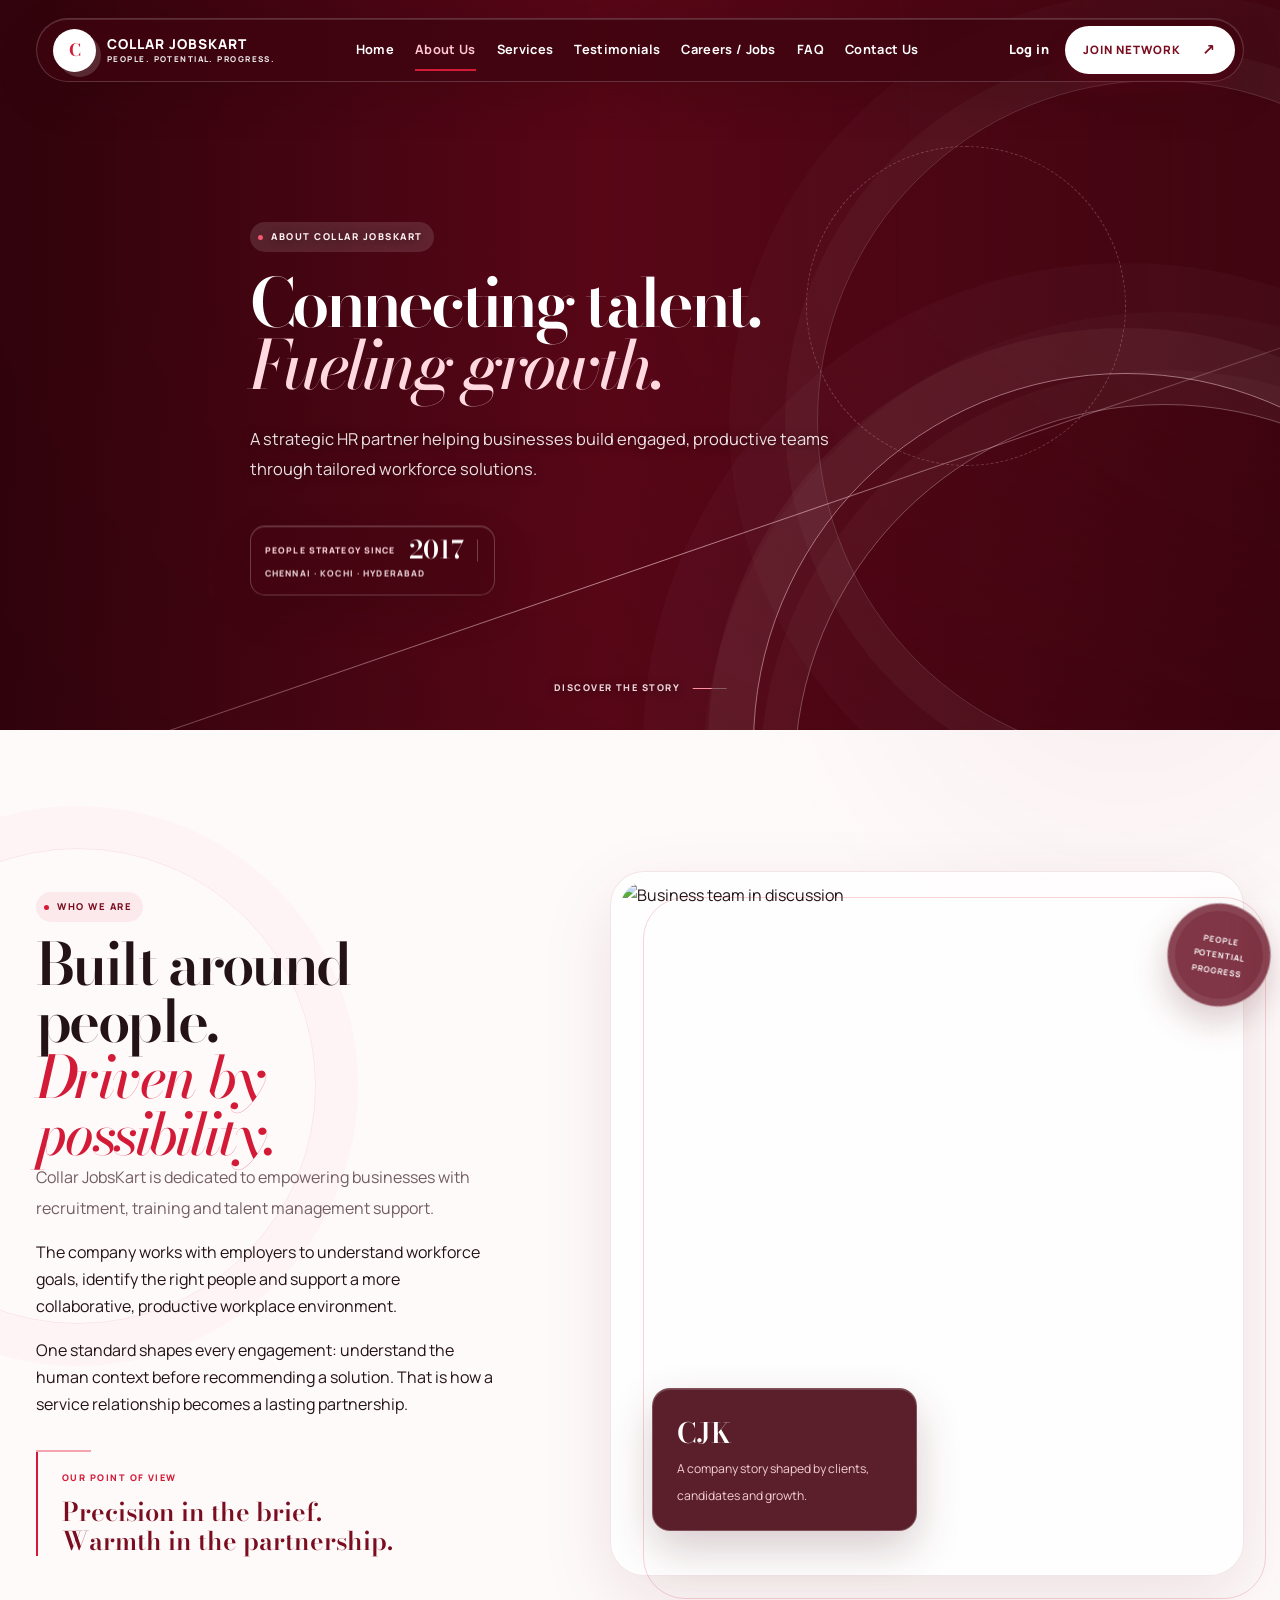
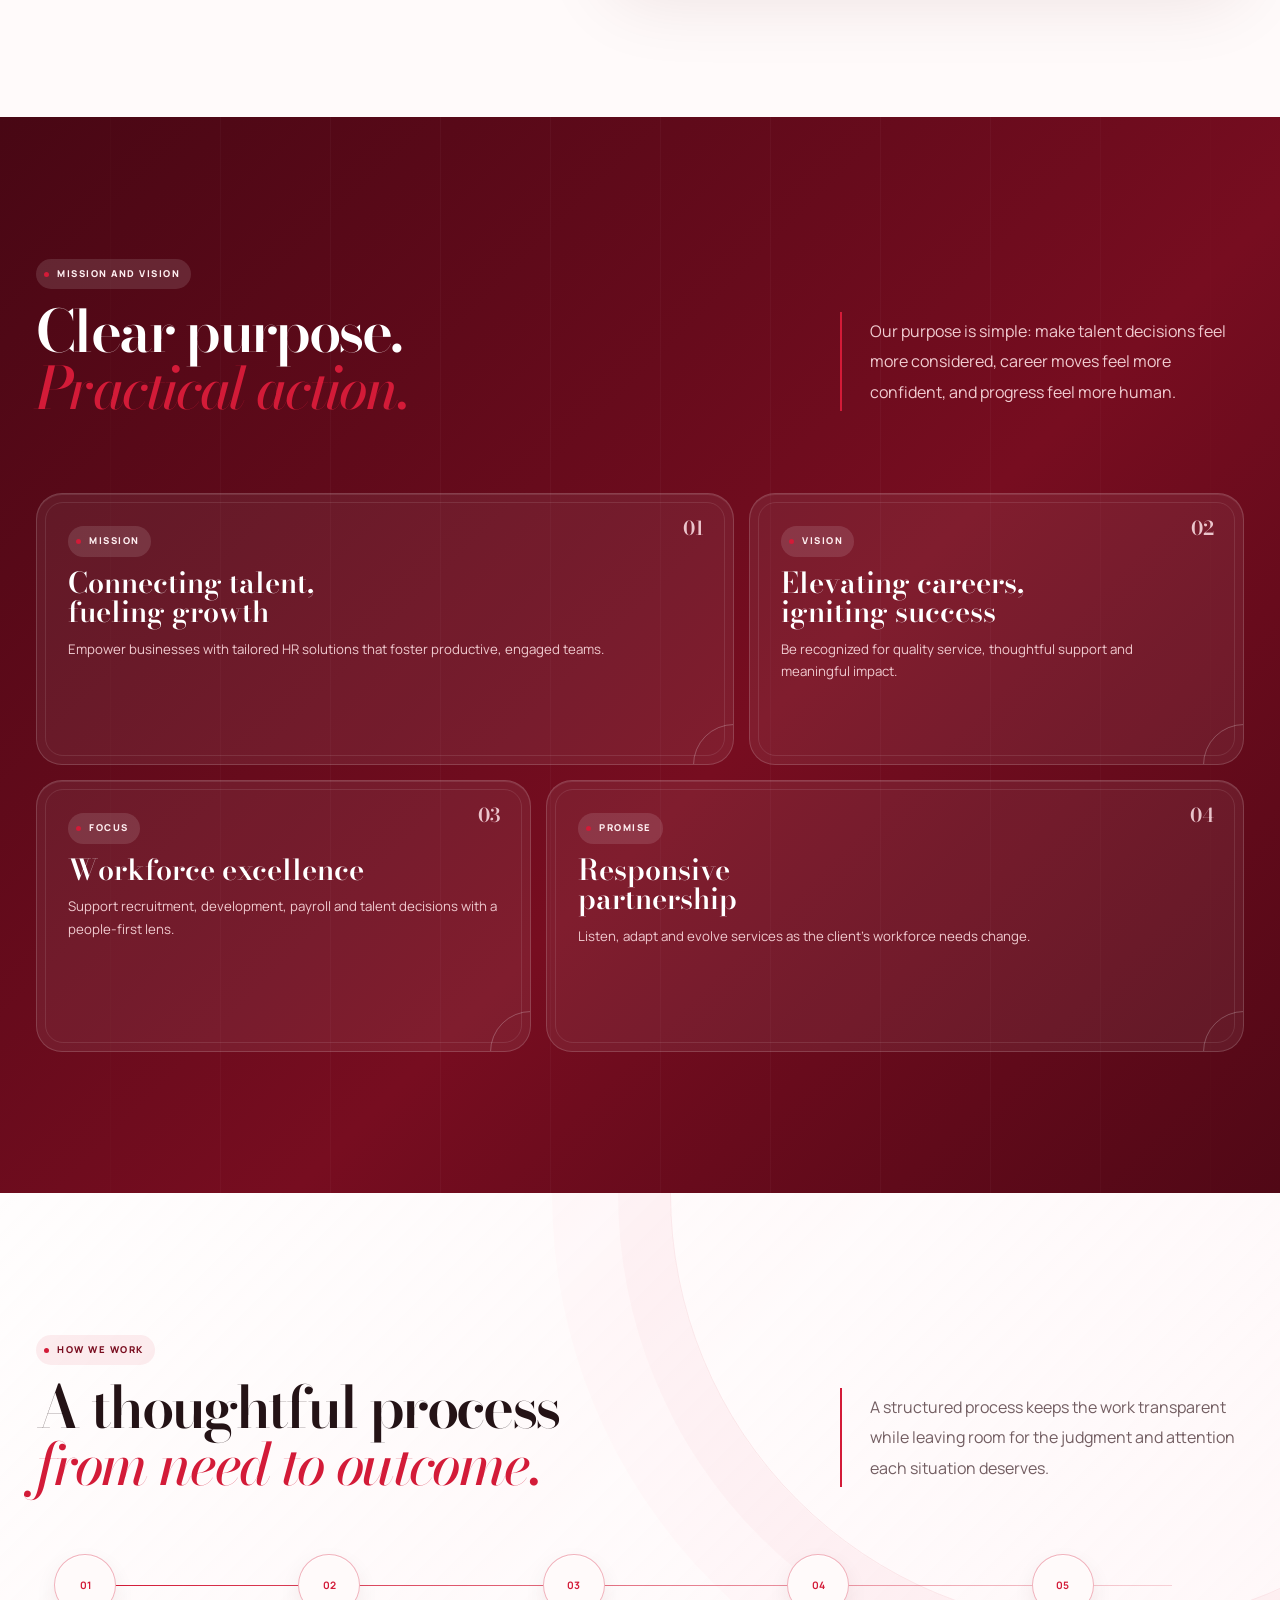
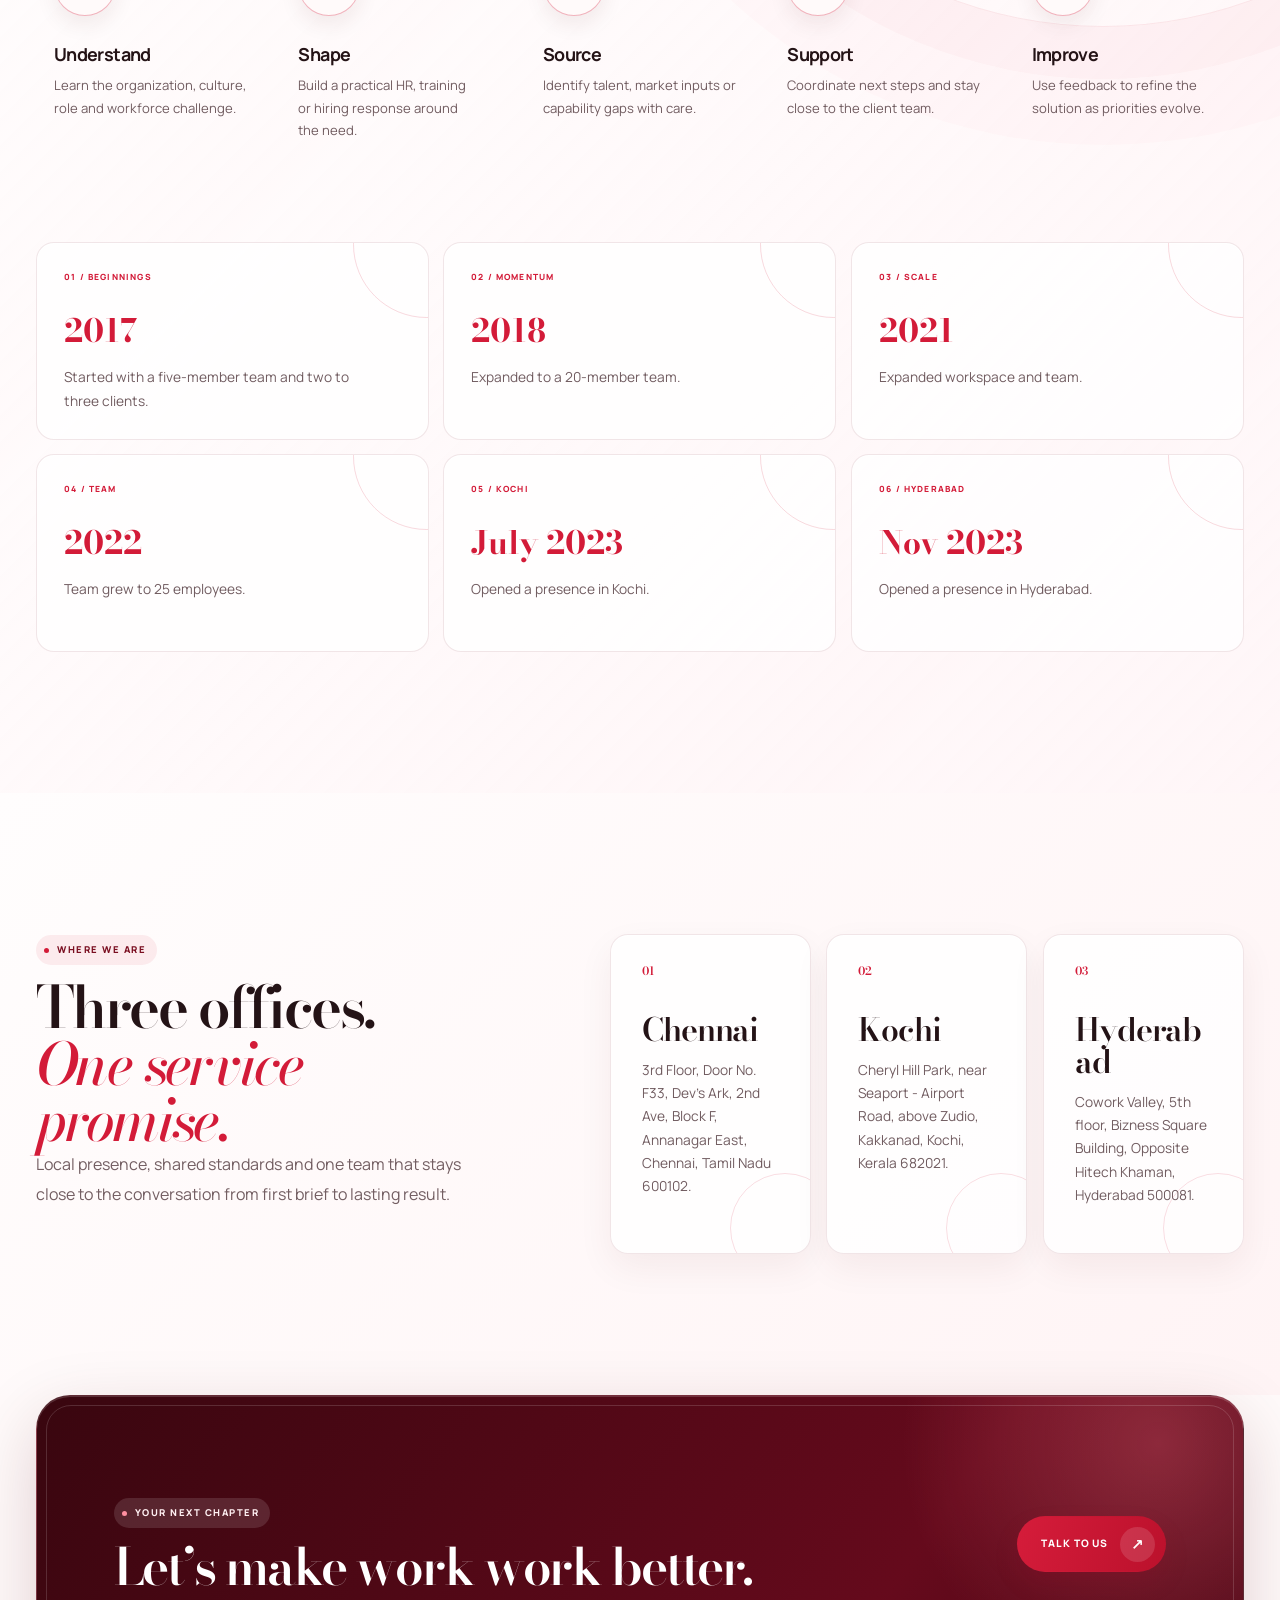
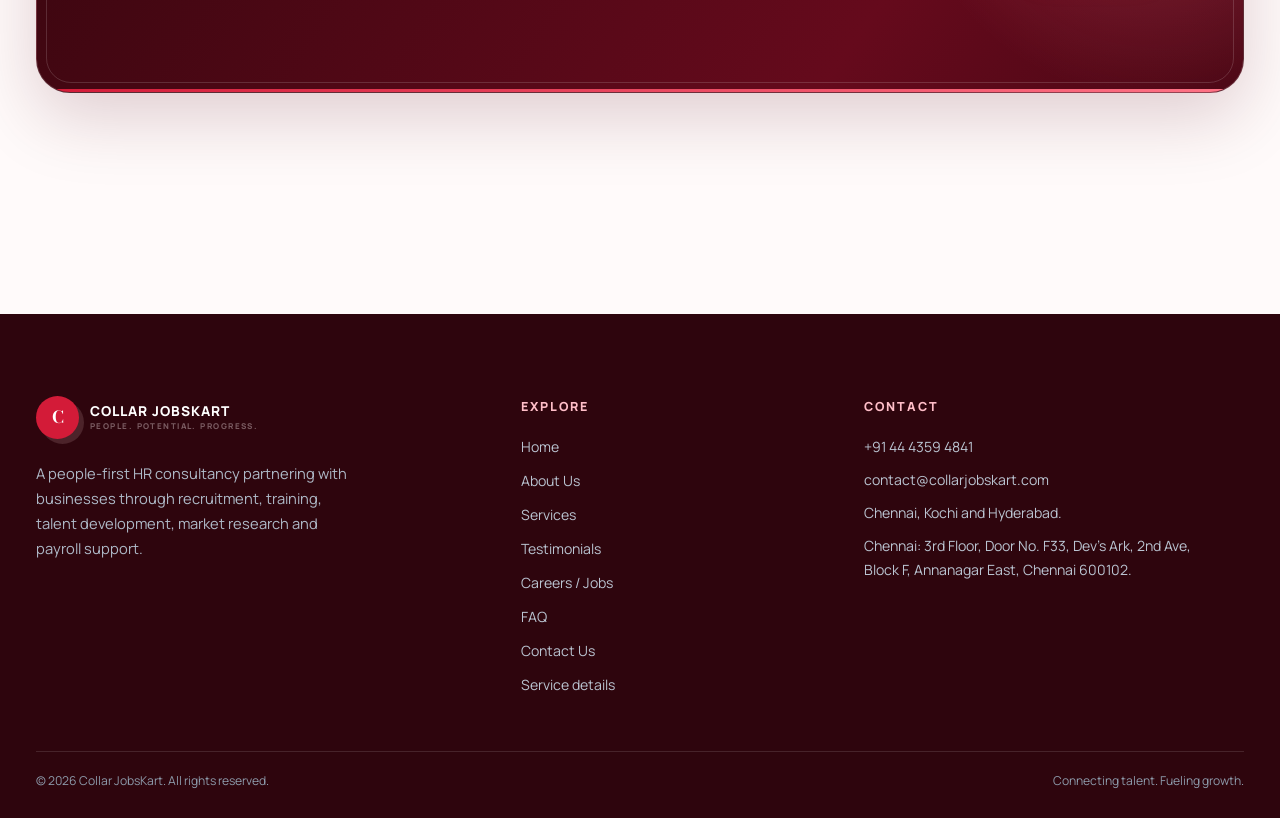
==== commit ec441902: "first commit" ====
--- a/about.html
+++ b/about.html
@@ -10,7 +10,7 @@
 <body>
   <header class="site-header"></header>
   <main>
-    <section class="hero hero--inner about-hero">
+    <section class="hero hero--inner hero--about about-hero">
       <div class="hero-media" role="img" aria-label="Corporate office with teams working together"></div>
       <div class="hero-shade"></div>
       <div class="about-hero__orbit about-hero__orbit--outer" aria-hidden="true"></div>
--- a/styles.css
+++ b/styles.css
@@ -466,6 +466,22 @@
   background-image: url("https://images.unsplash.com/photo-1517245386807-bb43f82c33c4?auto=format&fit=crop&w=2200&q=86");
 }
 
+.hero--about .hero-media {
+  background-image: url("https://images.unsplash.com/photo-1519389950473-47ba0277781c?auto=format&fit=crop&w=2200&q=86");
+}
+
+.hero--faq .hero-media {
+  background-image: url("https://images.unsplash.com/photo-1542744173-8e7e53415bb0?auto=format&fit=crop&w=2200&q=86");
+}
+
+.hero--testimonials .hero-media {
+  background-image: url("https://images.unsplash.com/photo-1522071820081-009f0129c71c?auto=format&fit=crop&w=2200&q=86");
+}
+
+.hero--service-detail .hero-media {
+  background-image: url("https://images.unsplash.com/photo-1600880292203-757bb62b4baf?auto=format&fit=crop&w=2200&q=86");
+}
+
 .hero-shade {
   background:
     linear-gradient(90deg, rgba(7, 27, 49, 0.92) 0%, rgba(16, 47, 85, 0.75) 48%, rgba(7, 27, 49, 0.18) 100%),
@@ -4288,3 +4304,2193 @@
     transform: none;
   }
 }
+
+/* --------------------------------------------------------------------------
+   Responsive system — 1024px / 768px / 480px / 360px / 320px
+   Covers every page section: header, hero, split, grids, forms, auth,
+   jobs, faq, testimonials, offices, timeline, CTA and footer.
+   -------------------------------------------------------------------------- */
+
+html,
+body {
+  overflow-x: clip;
+  -webkit-text-size-adjust: 100%;
+}
+
+main,
+.wrap,
+.nav,
+.hero-content,
+.section-head,
+.split,
+.service-grid,
+.benefit-grid,
+.metric-row,
+.process-grid,
+.timeline,
+.office-grid,
+.detail-grid,
+.form-grid,
+.form-layout,
+.faq-layout,
+.auth-shell,
+.job-card,
+.quote-card,
+.cta-panel,
+.footer-grid {
+  min-width: 0;
+}
+
+img,
+video,
+iframe {
+  max-width: 100%;
+  height: auto;
+}
+
+h1,
+h2,
+h3,
+p,
+li,
+blockquote,
+.mini-card p,
+.office p,
+.job-card p,
+.quote-card blockquote,
+.footer-contact p {
+  overflow-wrap: anywhere;
+  word-break: normal;
+}
+
+/* ---------- 1024px: small laptop / landscape tablet ---------- */
+@media (max-width: 1024px) {
+  :root {
+    --wrap: min(100% - 48px, 960px);
+    --space-section: clamp(84px, 9vw, 120px);
+  }
+
+  h1 {
+    font-size: clamp(3.4rem, 6vw, 4.6rem);
+    line-height: 0.98;
+  }
+
+  h2 {
+    font-size: clamp(2.6rem, 4.6vw, 3.6rem);
+    line-height: 1;
+  }
+
+  .nav {
+    width: min(100% - 48px, 960px);
+  }
+
+  .nav-links {
+    gap: 14px;
+  }
+
+  .nav-links a {
+    font-size: 0.62rem;
+  }
+
+  .nav-actions .btn {
+    min-height: 46px;
+  }
+
+  .hero {
+    min-height: 760px;
+    height: min(820px, 100dvh);
+  }
+
+  .hero-content {
+    max-width: 660px;
+  }
+
+  .hero h1 {
+    max-width: 640px;
+  }
+
+  .hero-lens {
+    right: max(24px, calc((100vw - 960px) / 2));
+    width: min(290px, 30vw);
+  }
+
+  .section-head {
+    grid-template-columns: minmax(0, 1.1fr) minmax(240px, 0.6fr);
+    gap: clamp(28px, 4vw, 56px);
+  }
+
+  .split {
+    grid-template-columns: minmax(0, 0.9fr) minmax(0, 1.1fr);
+    gap: clamp(32px, 5vw, 72px);
+  }
+
+  .service-grid {
+    grid-template-columns: repeat(12, minmax(0, 1fr));
+  }
+
+  .service-card:nth-child(1) { grid-column: span 7; }
+  .service-card:nth-child(2) { grid-column: span 5; }
+  .service-card:nth-child(3),
+  .service-card:nth-child(4),
+  .service-card:nth-child(5) { grid-column: span 4; }
+  .service-card:nth-child(6),
+  .service-card:nth-child(7) { grid-column: span 6; }
+
+  .benefit:nth-child(1),
+  .benefit:nth-child(4),
+  .benefit:nth-child(2),
+  .benefit:nth-child(3) {
+    grid-column: span 6;
+  }
+
+  .process-grid {
+    grid-template-columns: repeat(5, minmax(0, 1fr));
+    gap: 12px;
+  }
+
+  .timeline {
+    grid-template-columns: repeat(3, minmax(0, 1fr));
+  }
+
+  .office-grid {
+    grid-template-columns: repeat(3, minmax(0, 1fr));
+  }
+
+  .footer-grid {
+    grid-template-columns: 1.1fr 0.7fr 1fr;
+    gap: clamp(28px, 4vw, 56px);
+  }
+
+  .visual-frame img {
+    height: 460px;
+  }
+
+  .image-caption {
+    right: 18px;
+    bottom: 22px;
+  }
+
+  body[data-page="about"] .about-image-seal {
+    right: 12px;
+  }
+}
+
+/* ---------- 768px: portrait tablet ---------- */
+@media (max-width: 768px) {
+  :root {
+    --wrap: calc(100% - 40px);
+    --space-section: 80px;
+  }
+
+  html {
+    scroll-padding-top: 84px;
+  }
+
+  h1 {
+    font-size: clamp(2.7rem, 8.5vw, 3.6rem);
+    line-height: 0.98;
+  }
+
+  h2 {
+    font-size: clamp(2.2rem, 7vw, 3rem);
+    line-height: 1;
+  }
+
+  h3 {
+    font-size: 1.18rem;
+  }
+
+  .wrap,
+  .nav {
+    width: calc(100% - 40px);
+  }
+
+  .site-header,
+  .site-header.scrolled {
+    inset: 12px 0 auto;
+  }
+
+  .nav {
+    min-height: 60px;
+    padding: 6px 6px 6px 13px;
+  }
+
+  .nav-actions .nav-login,
+  .nav-actions > .btn {
+    display: none;
+  }
+
+  .menu-toggle {
+    display: grid !important;
+    place-items: center;
+    flex: 0 0 44px;
+    width: 44px;
+    height: 44px;
+  }
+
+  .nav-links {
+    position: fixed;
+    inset: 0;
+    z-index: -1;
+    display: flex;
+    flex-direction: column;
+    justify-content: flex-start;
+    align-items: stretch;
+    gap: 0;
+    padding: 108px max(20px, calc((100% - 560px) / 2)) 32px;
+    overflow-y: auto;
+    background: rgba(255, 248, 249, 0.97);
+    backdrop-filter: blur(20px);
+    opacity: 0;
+    pointer-events: none;
+    transform: translateY(-12px);
+    transition: opacity 420ms var(--motion), transform 420ms var(--motion);
+  }
+
+  .nav-links.open {
+    opacity: 1;
+    pointer-events: auto;
+    transform: translateY(0);
+  }
+
+  .nav-links a {
+    padding: 14px 0;
+    border-bottom: 1px solid var(--line);
+    color: var(--navy) !important;
+    font-size: 1.05rem;
+  }
+
+  .nav-links a::after {
+    display: none;
+  }
+
+  .nav-links a.mobile-only-auth {
+    display: block;
+  }
+
+  .hero {
+    min-height: 700px;
+    height: min(780px, 100dvh);
+  }
+
+  .hero-content,
+  .hero--inner .hero-content {
+    max-width: 100%;
+    padding-top: 96px;
+  }
+
+  .hero h1,
+  .hero--inner h1 {
+    max-width: 100%;
+    font-size: clamp(2.7rem, 8.4vw, 3.6rem);
+    line-height: 0.98;
+  }
+
+  .hero p {
+    max-width: 100%;
+    font-size: 0.96rem;
+    line-height: 1.7;
+  }
+
+  .hero-lens,
+  .hero-index,
+  body[data-page="about"] .about-hero__orbit--inner {
+    display: none;
+  }
+
+  .hero-foot {
+    inset: auto 0 22px;
+    display: grid;
+    gap: 8px;
+    font-size: 0.58rem;
+  }
+
+  .hero--inner {
+    min-height: 500px;
+    height: 520px;
+  }
+
+  .section-head,
+  .split,
+  .form-layout,
+  .faq-layout,
+  .auth-shell {
+    grid-template-columns: 1fr;
+    gap: 36px;
+  }
+
+  .section-head {
+    margin-bottom: 40px;
+  }
+
+  .section-head .lede {
+    margin: 0;
+    padding-left: 18px;
+  }
+
+  .visual-frame {
+    min-height: 420px;
+    padding: 8px;
+  }
+
+  .visual-frame img {
+    width: 100%;
+    height: 400px;
+  }
+
+  .image-caption {
+    right: 20px;
+    bottom: 22px;
+    max-width: 250px;
+    padding: 18px 20px;
+  }
+
+  .metric-row,
+  .service-grid,
+  .benefit-grid,
+  .timeline,
+  .office-grid,
+  .detail-grid {
+    grid-template-columns: repeat(2, minmax(0, 1fr));
+    gap: 14px;
+  }
+
+  .service-card:nth-child(n),
+  .benefit:nth-child(n) {
+    grid-column: span 1;
+    min-height: 280px;
+    padding: 28px;
+  }
+
+  .service-card:nth-child(1) h3 {
+    font-size: 2rem;
+  }
+
+  .service-card h3 {
+    margin-top: 52px;
+  }
+
+  .process-grid {
+    grid-template-columns: 1fr;
+    gap: 0;
+  }
+
+  .process-grid::before {
+    left: 30px;
+    right: auto;
+    top: 24px;
+    width: 1px;
+    height: calc(100% - 60px);
+  }
+
+  .process-step {
+    min-height: 0;
+    padding: 0 8px 28px 86px;
+  }
+
+  .process-step span {
+    position: absolute;
+    left: 0;
+    top: 0;
+    width: 60px;
+    height: 60px;
+  }
+
+  .process-step h3 {
+    margin-top: 6px;
+  }
+
+  .jobs-filter input {
+    flex: 1 1 100%;
+  }
+
+  .jobs-filter select {
+    flex: 1 1 calc(50% - 5px);
+    min-width: 0;
+  }
+
+  .job-card {
+    grid-template-columns: 1fr;
+    gap: 18px;
+    padding: 24px;
+  }
+
+  .job-card .btn {
+    justify-self: start;
+  }
+
+  .form-grid {
+    grid-template-columns: 1fr 1fr;
+    padding: 26px;
+  }
+
+  .quote-card {
+    min-height: 0;
+    padding: 30px;
+  }
+
+  .quote-card blockquote {
+    font-size: 1.18rem;
+  }
+
+  .faq-answer p {
+    padding-right: 12px;
+  }
+
+  .cta-panel {
+    display: grid;
+    gap: 22px;
+    min-height: 0;
+    padding: 40px 30px;
+  }
+
+  .cta-panel h2 {
+    font-size: clamp(2.1rem, 6.4vw, 3rem);
+  }
+
+  .cta-panel .btn {
+    justify-self: start;
+  }
+
+  .auth-section {
+    padding: 118px 0 72px;
+  }
+
+  .auth-shell {
+    min-height: 0;
+  }
+
+  .auth-visual,
+  .auth-panel {
+    padding: 32px 28px;
+  }
+
+  .auth-visual {
+    min-height: 320px;
+  }
+
+  .auth-visual h1 {
+    font-size: clamp(2.4rem, 7vw, 3rem);
+  }
+
+  .auth-panel h2 {
+    font-size: clamp(2rem, 6vw, 2.6rem);
+  }
+
+  .auth-panel .form-grid {
+    grid-template-columns: 1fr;
+  }
+
+  .office {
+    min-height: 0;
+    padding: 26px;
+  }
+
+  .office h3 {
+    font-size: 1.7rem;
+  }
+
+  .footer-grid {
+    grid-template-columns: 1fr 1fr;
+    gap: 32px;
+  }
+
+  .footer-brand {
+    grid-column: 1 / -1;
+  }
+
+  .footer-bottom {
+    flex-direction: column;
+    gap: 6px;
+  }
+
+  body[data-page="about"] .about-hero {
+    min-height: 600px;
+    height: min(660px, 100dvh);
+  }
+
+  body[data-page="about"] .about-hero__orbit--outer {
+    width: 110vw;
+    right: -55vw;
+    bottom: -42%;
+  }
+
+  body[data-page="about"] .about-hero__edition {
+    max-width: 100%;
+  }
+
+  body[data-page="about"] .about-intro .visual-frame::before {
+    inset: 18px -8px -12px 18px;
+  }
+
+  body[data-page="about"] .about-image-seal {
+    right: 14px;
+    top: 24px;
+  }
+
+  body[data-page="about"] .about-hero__scroll {
+    bottom: 22px;
+  }
+}
+
+/* ---------- 480px: large phone ---------- */
+@media (max-width: 480px) {
+  :root {
+    --wrap: calc(100% - 32px);
+    --space-section: 68px;
+  }
+
+  body {
+    font-size: 15px;
+  }
+
+  h1 {
+    font-size: clamp(2.3rem, 11vw, 2.9rem);
+  }
+
+  h2 {
+    font-size: clamp(1.9rem, 9vw, 2.45rem);
+  }
+
+  .wrap,
+  .nav,
+  .hero-content {
+    width: calc(100% - 32px);
+  }
+
+  .site-header,
+  .site-header.scrolled {
+    inset: 10px 0 auto;
+  }
+
+  .nav {
+    min-height: 58px;
+    padding-left: 12px;
+  }
+
+  .brand-mark {
+    width: 38px;
+    height: 38px;
+    font-size: 0.95rem;
+  }
+
+  .brand-name {
+    font-size: 0.7rem;
+    line-height: 1.15;
+  }
+
+  .brand-name small {
+    margin-top: 2px;
+    font-size: 0.4rem;
+    letter-spacing: 0.14em;
+  }
+
+  .nav-links {
+    padding: 100px 20px 28px;
+  }
+
+  .nav-links a {
+    padding: 13px 0;
+    font-size: 1rem;
+  }
+
+  .btn {
+    min-height: 52px;
+    font-size: 0.62rem;
+  }
+
+  .hero {
+    min-height: 680px;
+    height: auto;
+    padding: 118px 0 86px;
+  }
+
+  .hero-content,
+  .hero--inner .hero-content {
+    padding-top: 18px;
+  }
+
+  .hero h1,
+  .hero--inner h1 {
+    margin: 16px 0 18px;
+    font-size: clamp(2.3rem, 11vw, 2.9rem);
+    line-height: 1;
+  }
+
+  .hero p {
+    font-size: 0.9rem;
+    line-height: 1.65;
+  }
+
+  .hero-actions {
+    margin-top: 26px;
+  }
+
+  .hero-actions .btn {
+    width: 100%;
+    min-width: 0;
+    justify-content: space-between;
+  }
+
+  .hero-foot {
+    position: relative;
+    inset: auto;
+    margin-top: 34px;
+    padding: 0;
+    font-size: 0.54rem;
+    letter-spacing: 0.1em;
+  }
+
+  .hero-foot span:last-child {
+    display: none;
+  }
+
+  .hero--inner {
+    min-height: 0;
+    height: auto;
+    padding: 120px 0 64px;
+  }
+
+  .section {
+    padding: var(--space-section) 0;
+  }
+
+  .section-head {
+    gap: 22px;
+    margin-bottom: 34px;
+  }
+
+  .section-head .lede {
+    padding-left: 15px;
+    font-size: 0.95rem;
+    line-height: 1.75;
+  }
+
+  .eyebrow {
+    max-width: 100%;
+    font-size: 0.56rem;
+    letter-spacing: 0.13em;
+  }
+
+  .split {
+    gap: 30px;
+  }
+
+  .visual-frame {
+    min-height: 340px;
+    padding: 7px;
+    border-radius: 22px;
+  }
+
+  .visual-frame img {
+    height: 320px;
+    border-radius: 16px;
+  }
+
+  .image-caption {
+    right: 14px;
+    left: 14px;
+    bottom: 14px;
+    max-width: none;
+    padding: 15px 17px;
+  }
+
+  .image-caption strong {
+    font-size: 1.4rem;
+  }
+
+  .image-caption span {
+    font-size: 0.72rem;
+  }
+
+  .metric-row,
+  .service-grid,
+  .benefit-grid,
+  .timeline,
+  .office-grid,
+  .detail-grid,
+  .form-grid,
+  .footer-grid {
+    grid-template-columns: 1fr;
+  }
+
+  .metric {
+    min-height: 0;
+    padding: 20px;
+  }
+
+  .metric strong {
+    font-size: 2.1rem;
+  }
+
+  .service-card:nth-child(n),
+  .benefit:nth-child(n) {
+    grid-column: auto;
+    min-height: 0;
+    padding: 24px;
+  }
+
+  .service-card:nth-child(1) h3 {
+    font-size: 1.9rem;
+  }
+
+  .service-card h3 {
+    margin: 46px 0 12px;
+  }
+
+  .service-card .card-arrow {
+    right: 20px;
+    top: 20px;
+  }
+
+  .benefit {
+    min-height: 0;
+    padding: 24px;
+  }
+
+  .benefit strong {
+    font-size: 1.5rem;
+  }
+
+  .process-step {
+    padding-left: 76px;
+  }
+
+  .process-step span {
+    width: 54px;
+    height: 54px;
+  }
+
+  .process-grid::before {
+    left: 27px;
+  }
+
+  .mini-card,
+  .detail-panel,
+  .office,
+  .job-card,
+  .quote-card {
+    border-radius: 16px;
+  }
+
+  .mini-card,
+  .detail-panel,
+  .office {
+    padding: 22px;
+  }
+
+  .detail-grid {
+    gap: 12px;
+  }
+
+  .jobs-filter select {
+    flex: 1 1 100%;
+  }
+
+  .jobs-filter input,
+  .jobs-filter select,
+  .form-control {
+    min-height: 52px;
+    font-size: 16px;
+  }
+
+  .job-card {
+    padding: 22px;
+  }
+
+  .job-card h3 {
+    font-size: 1.1rem;
+    line-height: 1.3;
+  }
+
+  .tag-list {
+    gap: 6px;
+  }
+
+  .quote-card {
+    padding: 24px;
+  }
+
+  .quote-mark {
+    font-size: 3.2rem;
+  }
+
+  .quote-card blockquote {
+    margin: 16px 0 22px;
+    font-size: 1.05rem;
+    line-height: 1.55;
+  }
+
+  .slider-controls {
+    flex-wrap: wrap;
+  }
+
+  .faq-question {
+    gap: 14px;
+    padding: 18px 2px;
+    font-size: 0.92rem;
+    line-height: 1.45;
+  }
+
+  .faq-answer p {
+    padding: 0 4px 0 2px;
+    font-size: 0.86rem;
+  }
+
+  .form-grid {
+    gap: 14px;
+    padding: 20px;
+  }
+
+  .form-field.full {
+    grid-column: auto;
+  }
+
+  .cta-panel {
+    padding: 32px 22px;
+    border-radius: 22px;
+  }
+
+  .cta-panel::before {
+    inset: 7px;
+    border-radius: 16px;
+  }
+
+  .cta-panel h2 {
+    font-size: clamp(1.8rem, 8.4vw, 2.3rem);
+    line-height: 1.05;
+  }
+
+  .cta-panel .btn {
+    width: 100%;
+    justify-content: space-between;
+    justify-self: stretch;
+  }
+
+  .auth-section {
+    padding: 108px 0 60px;
+  }
+
+  .auth-visual,
+  .auth-panel {
+    padding: 26px 20px;
+  }
+
+  .auth-visual {
+    min-height: 280px;
+  }
+
+  .auth-visual h1 {
+    font-size: clamp(2.1rem, 10vw, 2.6rem);
+  }
+
+  .auth-panel h2 {
+    font-size: clamp(1.8rem, 8.6vw, 2.3rem);
+  }
+
+  .office h3 {
+    font-size: 1.6rem;
+  }
+
+  .milestone {
+    min-height: 0;
+    padding: 22px;
+  }
+
+  .footer-grid {
+    gap: 26px;
+  }
+
+  .site-footer {
+    margin-top: 56px;
+    padding: 60px 0 22px;
+  }
+
+  .back-top {
+    right: 14px;
+    bottom: 14px;
+  }
+
+  .toast {
+    bottom: 16px;
+    font-size: 0.82rem;
+  }
+
+  body[data-page="about"] .about-hero {
+    min-height: 0;
+    height: auto;
+    padding: 122px 0 58px;
+  }
+
+  body[data-page="about"] .about-hero__edition {
+    grid-template-columns: auto auto;
+    width: 100%;
+    margin-top: 26px;
+    padding: 12px 14px;
+  }
+
+  body[data-page="about"] .about-hero__edition i {
+    display: none;
+  }
+
+  body[data-page="about"] .about-hero__edition strong {
+    justify-self: end;
+    font-size: 1.3rem;
+  }
+
+  body[data-page="about"] .about-hero__edition em {
+    grid-column: 1 / -1;
+  }
+
+  body[data-page="about"] .about-hero__scroll {
+    display: none;
+  }
+
+  body[data-page="about"] .about-hero__orbit--outer {
+    width: 130vw;
+    right: -65vw;
+    bottom: -30%;
+  }
+
+  body[data-page="about"] .about-intro::before {
+    display: none;
+  }
+
+  body[data-page="about"] .about-intro .visual-frame::before {
+    inset: 14px -4px -10px 12px;
+  }
+
+  body[data-page="about"] .about-image-seal {
+    top: 18px;
+    right: 18px;
+    width: 84px;
+    font-size: 0.85rem;
+  }
+
+  body[data-page="about"] .about-principle {
+    margin-top: 24px;
+    padding-left: 16px;
+  }
+}
+
+/* ---------- 360px: standard small phone ---------- */
+@media (max-width: 360px) {
+  :root {
+    --wrap: calc(100% - 28px);
+    --space-section: 60px;
+  }
+
+  .wrap,
+  .nav,
+  .hero-content {
+    width: calc(100% - 28px);
+  }
+
+  h1 {
+    font-size: clamp(2.05rem, 11vw, 2.5rem);
+  }
+
+  h2 {
+    font-size: clamp(1.75rem, 9.4vw, 2.15rem);
+  }
+
+  .nav {
+    min-height: 56px;
+    padding: 5px 5px 5px 11px;
+    border-radius: 18px;
+  }
+
+  .brand {
+    gap: 9px;
+    min-width: 0;
+  }
+
+  .brand-mark {
+    width: 36px;
+    height: 36px;
+  }
+
+  .brand-name {
+    overflow: hidden;
+    text-overflow: ellipsis;
+    white-space: nowrap;
+    font-size: 0.64rem;
+  }
+
+  .brand-name small {
+    font-size: 0.36rem;
+  }
+
+  .menu-toggle {
+    flex-basis: 42px;
+    width: 42px;
+    height: 42px;
+  }
+
+  .nav-links {
+    padding: 96px 18px 24px;
+  }
+
+  .hero h1,
+  .hero--inner h1 {
+    font-size: clamp(2.05rem, 11vw, 2.5rem);
+  }
+
+  .hero p {
+    font-size: 0.87rem;
+  }
+
+  .btn {
+    min-height: 50px;
+    padding-left: 18px;
+    gap: 10px;
+  }
+
+  .arrow {
+    width: 30px;
+    height: 30px;
+  }
+
+  .section-head .lede,
+  .lede {
+    font-size: 0.9rem;
+    line-height: 1.7;
+  }
+
+  .visual-frame {
+    min-height: 310px;
+  }
+
+  .visual-frame img {
+    height: 290px;
+  }
+
+  .service-card:nth-child(n),
+  .benefit:nth-child(n) {
+    padding: 22px;
+  }
+
+  .service-card h3 {
+    margin-top: 42px;
+    font-size: 1.15rem;
+  }
+
+  .service-card:nth-child(1) h3 {
+    font-size: 1.7rem;
+  }
+
+  .service-card p,
+  .service-card ul,
+  .benefit p {
+    font-size: 0.82rem;
+  }
+
+  .process-step {
+    padding: 0 4px 24px 70px;
+  }
+
+  .process-step span {
+    width: 50px;
+    height: 50px;
+    font-size: 0.58rem;
+  }
+
+  .process-grid::before {
+    left: 25px;
+  }
+
+  .quote-card {
+    padding: 22px;
+  }
+
+  .quote-card blockquote {
+    font-size: 1rem;
+  }
+
+  .form-grid {
+    padding: 18px;
+    border-radius: 18px;
+  }
+
+  .cta-panel {
+    padding: 28px 20px;
+  }
+
+  .cta-panel h2 {
+    font-size: clamp(1.65rem, 8.8vw, 2.05rem);
+  }
+
+  .auth-visual,
+  .auth-panel {
+    padding: 24px 18px;
+  }
+
+  .auth-visual h1 {
+    font-size: clamp(1.95rem, 10.4vw, 2.3rem);
+  }
+
+  .password-wrap .form-control {
+    padding-right: 68px;
+  }
+
+  .toggle-password {
+    right: 10px;
+    font-size: 0.68rem;
+  }
+
+  .office,
+  .mini-card,
+  .detail-panel,
+  .job-card {
+    padding: 20px;
+  }
+
+  .job-card h3 {
+    font-size: 1.02rem;
+  }
+
+  .footer-brand p,
+  .footer-links a,
+  .footer-contact,
+  .footer-contact p {
+    font-size: 0.75rem;
+  }
+
+  body[data-page="about"] .about-image-seal {
+    width: 78px;
+  }
+
+  body[data-page="about"] .about-hero__edition strong {
+    font-size: 1.2rem;
+  }
+}
+
+/* ---------- 320px: extra-small phone ---------- */
+@media (max-width: 320px) {
+  :root {
+    --wrap: calc(100% - 24px);
+    --space-section: 56px;
+  }
+
+  body {
+    font-size: 14.5px;
+  }
+
+  .wrap,
+  .nav,
+  .hero-content {
+    width: calc(100% - 24px);
+  }
+
+  h1 {
+    font-size: 2rem;
+    line-height: 1.02;
+    letter-spacing: -0.035em;
+  }
+
+  h2 {
+    font-size: 1.7rem;
+    line-height: 1.05;
+  }
+
+  h3 {
+    font-size: 1.05rem;
+  }
+
+  .site-header,
+  .site-header.scrolled {
+    inset: 8px 0 auto;
+  }
+
+  .nav {
+    min-height: 54px;
+    padding: 5px 5px 5px 10px;
+    border-radius: 16px;
+  }
+
+  .brand {
+    gap: 8px;
+  }
+
+  .brand-mark {
+    width: 34px;
+    height: 34px;
+    font-size: 0.9rem;
+  }
+
+  .brand-name {
+    max-width: 148px;
+    font-size: 0.6rem;
+  }
+
+  .brand-name small {
+    display: none;
+  }
+
+  .menu-toggle {
+    flex-basis: 40px;
+    width: 40px;
+    height: 40px;
+  }
+
+  .nav-links {
+    padding: 92px 16px 22px;
+  }
+
+  .nav-links a {
+    padding: 12px 0;
+    font-size: 0.95rem;
+  }
+
+  .hero,
+  .hero--inner,
+  body[data-page="about"] .about-hero {
+    padding: 112px 0 54px;
+  }
+
+  .hero {
+    min-height: 0;
+    height: auto;
+  }
+
+  .hero h1,
+  .hero--inner h1 {
+    margin: 14px 0 16px;
+    font-size: 2rem;
+    line-height: 1.02;
+  }
+
+  .hero p {
+    font-size: 0.84rem;
+    line-height: 1.6;
+  }
+
+  .eyebrow {
+    padding: 6px 10px 6px 8px;
+    font-size: 0.52rem;
+    letter-spacing: 0.11em;
+  }
+
+  .btn {
+    min-height: 48px;
+    padding: 0 8px 0 16px;
+    font-size: 0.58rem;
+  }
+
+  .hero-actions {
+    gap: 10px;
+    margin-top: 22px;
+  }
+
+  .section-head {
+    gap: 18px;
+    margin-bottom: 28px;
+  }
+
+  .section-head .lede,
+  .lede {
+    font-size: 0.86rem;
+    line-height: 1.65;
+  }
+
+  .split {
+    gap: 26px;
+  }
+
+  .visual-frame {
+    min-height: 280px;
+    padding: 6px;
+    border-radius: 18px;
+  }
+
+  .visual-frame img {
+    height: 260px;
+    border-radius: 13px;
+  }
+
+  .image-caption {
+    right: 12px;
+    left: 12px;
+    bottom: 12px;
+    padding: 13px 15px;
+    border-radius: 13px;
+  }
+
+  .image-caption strong {
+    font-size: 1.25rem;
+  }
+
+  .metric {
+    padding: 18px;
+  }
+
+  .metric strong {
+    font-size: 1.9rem;
+  }
+
+  .metric span {
+    max-width: none;
+    font-size: 0.72rem;
+  }
+
+  .service-card:nth-child(n),
+  .benefit:nth-child(n) {
+    padding: 20px;
+  }
+
+  .service-card h3 {
+    margin-top: 40px;
+  }
+
+  .service-card:nth-child(1) h3 {
+    font-size: 1.55rem;
+  }
+
+  .service-card .card-arrow {
+    width: 32px;
+    height: 32px;
+    right: 16px;
+    top: 16px;
+  }
+
+  .benefit strong {
+    font-size: 1.35rem;
+  }
+
+  .process-step {
+    padding-left: 64px;
+  }
+
+  .process-step span {
+    width: 46px;
+    height: 46px;
+  }
+
+  .process-grid::before {
+    left: 23px;
+  }
+
+  .mini-card,
+  .detail-panel,
+  .office,
+  .job-card,
+  .quote-card {
+    padding: 18px;
+    border-radius: 15px;
+  }
+
+  .feature-list li {
+    grid-template-columns: 14px 1fr;
+    gap: 9px;
+    font-size: 0.84rem;
+  }
+
+  .quote-card blockquote {
+    font-size: 0.96rem;
+  }
+
+  .slider-btn {
+    width: 42px;
+    height: 42px;
+  }
+
+  .faq-question {
+    font-size: 0.88rem;
+  }
+
+  .faq-question span:last-child {
+    width: 28px;
+    height: 28px;
+  }
+
+  .form-grid {
+    padding: 16px;
+    gap: 12px;
+  }
+
+  .cta-panel {
+    padding: 26px 18px;
+  }
+
+  .cta-panel h2 {
+    font-size: 1.6rem;
+  }
+
+  .auth-section {
+    padding: 100px 0 52px;
+  }
+
+  .auth-shell {
+    border-radius: 0;
+  }
+
+  .auth-visual,
+  .auth-panel {
+    padding: 22px 16px;
+  }
+
+  .auth-visual {
+    min-height: 250px;
+  }
+
+  .auth-visual h1 {
+    font-size: 1.9rem;
+  }
+
+  .auth-panel h2 {
+    font-size: 1.7rem;
+  }
+
+  .office h3 {
+    font-size: 1.45rem;
+  }
+
+  .milestone {
+    padding: 18px;
+  }
+
+  .milestone time {
+    font-size: 1.6rem;
+  }
+
+  .site-footer {
+    margin-top: 48px;
+    padding: 52px 0 20px;
+  }
+
+  .toast {
+    max-width: calc(100% - 24px);
+    font-size: 0.78rem;
+  }
+
+  body[data-page="about"] .about-hero__edition {
+    padding: 11px 12px;
+  }
+
+  body[data-page="about"] .about-hero__edition span,
+  body[data-page="about"] .about-hero__edition em {
+    font-size: 0.48rem;
+  }
+
+  body[data-page="about"] .about-hero__edition strong {
+    font-size: 1.1rem;
+  }
+
+  body[data-page="about"] .about-intro .visual-frame::before {
+    inset: 12px -2px -8px 10px;
+  }
+
+  body[data-page="about"] .about-image-seal {
+    top: 14px;
+    right: 14px;
+    width: 72px;
+  }
+
+  body[data-page="about"] .about-image-seal b {
+    font-size: 0.44rem;
+  }
+
+  body[data-page="about"] .about-principle {
+    padding-left: 14px;
+  }
+
+  body[data-page="about"] .about-principle strong {
+    font-size: 1.15rem;
+  }
+}
+
+/* --------------------------------------------------------------------------
+   Hamburger / mobile nav fix
+   Root causes fixed:
+   1. `.nav` has backdrop-filter, which makes `position:fixed` children
+      position relative to the pill instead of the viewport.
+   2. `.nav-links` used `z-index:-1`, painting it behind the pill and
+      making links unclickable.
+   -------------------------------------------------------------------------- */
+
+/* Desktop safeguard: menu is always visible inline, toggle hidden. */
+@media (min-width: 781px) {
+  .menu-toggle {
+    display: none !important;
+  }
+
+  .nav-links {
+    position: static !important;
+    visibility: visible !important;
+    opacity: 1 !important;
+    transform: none !important;
+    pointer-events: auto !important;
+    overflow: visible !important;
+    background: transparent !important;
+    backdrop-filter: none !important;
+    -webkit-backdrop-filter: none !important;
+  }
+
+  .nav-links a {
+    opacity: 1 !important;
+    transform: none !important;
+    transition-delay: 0ms !important;
+  }
+}
+
+@media (max-width: 780px) {
+  body.nav-open {
+    overflow: hidden;
+  }
+
+  /* The header gains backdrop-filter when .scrolled (see base rule), which
+     traps position:fixed descendants inside the top bar. Kill it on mobile
+     so the overlay always covers the viewport — scrolled or not. */
+  .site-header,
+  .site-header.scrolled {
+    z-index: 60;
+    backdrop-filter: none;
+    -webkit-backdrop-filter: none;
+  }
+
+  /* Remove the containing block so the fixed overlay covers the viewport. */
+  .nav {
+    backdrop-filter: none;
+    -webkit-backdrop-filter: none;
+    isolation: isolate;
+    overflow: visible;
+  }
+
+  .menu-toggle {
+    touch-action: manipulation;
+  }
+
+  /* Keep the pill bar (brand + toggle) above the overlay. */
+  .nav .brand,
+  .nav .nav-actions {
+    position: relative;
+    z-index: 60;
+  }
+
+  .menu-toggle {
+    position: relative;
+    z-index: 61;
+  }
+
+  .nav-links {
+    position: fixed;
+    inset: 0;
+    z-index: 40;
+    display: flex;
+    flex-direction: column;
+    justify-content: flex-start;
+    align-items: stretch;
+    gap: 0;
+    visibility: hidden;
+    overflow-y: auto;
+    -webkit-overflow-scrolling: touch;
+    background: rgba(255, 248, 249, 0.97);
+    backdrop-filter: blur(20px);
+    -webkit-backdrop-filter: blur(20px);
+    opacity: 0;
+    pointer-events: none;
+    transform: translateY(-12px);
+    transition: opacity 420ms var(--motion), transform 420ms var(--motion), visibility 0s linear 420ms;
+  }
+
+  .nav-links.open {
+    visibility: visible;
+    opacity: 1;
+    pointer-events: auto;
+    transform: translateY(0);
+    transition: opacity 420ms var(--motion), transform 420ms var(--motion), visibility 0s;
+  }
+
+  /* Staggered entrance, CSS-only so desktop hover has no delay. */
+  .nav-links.open a:nth-child(1) { transition-delay: 35ms; }
+  .nav-links.open a:nth-child(2) { transition-delay: 70ms; }
+  .nav-links.open a:nth-child(3) { transition-delay: 105ms; }
+  .nav-links.open a:nth-child(4) { transition-delay: 140ms; }
+  .nav-links.open a:nth-child(5) { transition-delay: 175ms; }
+  .nav-links.open a:nth-child(6) { transition-delay: 210ms; }
+  .nav-links.open a:nth-child(7) { transition-delay: 245ms; }
+  .nav-links.open a:nth-child(8) { transition-delay: 280ms; }
+  .nav-links.open a:nth-child(9) { transition-delay: 315ms; }
+
+  /* Active page highlight inside the hamburger menu. */
+  .nav-links a.active,
+  .nav-links a[aria-current="page"] {
+    position: relative;
+    color: var(--blue) !important;
+    font-weight: 800;
+    background: rgba(211, 27, 56, 0.07);
+    border-radius: 12px;
+    border-bottom-color: rgba(211, 27, 56, 0.35);
+    padding-left: 16px;
+  }
+
+  .nav-links a.active::before,
+  .nav-links a[aria-current="page"]::before {
+    content: "";
+    position: absolute;
+    left: 0;
+    top: 50%;
+    width: 4px;
+    height: 60%;
+    transform: translateY(-50%);
+    border-radius: 4px;
+    background: var(--blue);
+  }
+
+  /* When open, force the pill solid + dark text so it reads on the light overlay. */
+  body.nav-open .nav {
+    background: rgba(255, 253, 253, 0.96);
+    border-color: rgba(122, 14, 32, 0.1);
+    box-shadow: 0 16px 42px rgba(84, 8, 24, 0.12), inset 0 1px 0 #fff;
+  }
+
+  body.nav-open .site-header.over-hero:not(.scrolled) .nav {
+    background: rgba(255, 253, 253, 0.96);
+    border-color: rgba(122, 14, 32, 0.1);
+    box-shadow: 0 16px 42px rgba(84, 8, 24, 0.12), inset 0 1px 0 #fff;
+  }
+
+  body.nav-open .site-header.over-hero:not(.scrolled) .brand-name,
+  body.nav-open .site-header.over-hero:not(.scrolled) .nav-links a {
+    color: var(--navy);
+  }
+
+  body.nav-open .site-header.over-hero:not(.scrolled) .brand-name small {
+    color: #8f6e74;
+  }
+
+  body.nav-open .site-header.over-hero:not(.scrolled) .brand-mark,
+  body.nav-open .site-header.over-hero:not(.scrolled) .menu-toggle {
+    color: var(--navy);
+    border-color: var(--line);
+  }
+
+  body.nav-open .site-header.over-hero:not(.scrolled) .brand-mark {
+    background: var(--blue);
+    color: #fff;
+    box-shadow: none;
+  }
+}
+
+/* --------------------------------------------------------------------------
+   Contrast / readability fixes (WCAG AA: 4.5:1 small text, 3:1 large text)
+   Measured failures fixed:
+   - `.brand-name small` #8f6e74 on near-white was ~4.4:1 -> darkened.
+   - White/translucent text over photographic hero areas could drop to
+     ~2.8:1 on bright spots -> stronger scrim + shadows + opacities.
+   -------------------------------------------------------------------------- */
+
+/* 1. Brand tagline: 4.4:1 -> ~5.8:1 on light pill. */
+.brand-name small {
+  color: #7a5b61;
+}
+
+/* 2. Over-hero tagline sits on photo: raise opacity for safety. */
+.site-header.over-hero:not(.scrolled) .brand-name small {
+  color: rgba(255, 255, 255, 0.9);
+}
+
+body.nav-open .site-header.over-hero:not(.scrolled) .brand-name small {
+  color: #7a5b61;
+}
+
+/* 3. Form placeholders: explicit, darker than browser default. */
+input::placeholder,
+textarea::placeholder {
+  color: #675054;
+  opacity: 1;
+}
+
+/* 4. Stronger hero scrim so body copy holds up on bright photo areas. */
+.hero-shade {
+  background:
+    linear-gradient(92deg, rgba(57, 6, 15, 0.97) 0%, rgba(105, 9, 28, 0.88) 47%, rgba(91, 8, 23, 0.38) 100%),
+    linear-gradient(0deg, rgba(53, 3, 13, 0.72), transparent 62%);
+}
+
+.hero p {
+  color: rgba(255, 247, 248, 0.9);
+  text-shadow: 0 1px 10px rgba(20, 1, 6, 0.55);
+}
+
+.hero .eyebrow,
+.hero-foot,
+.hero-index,
+.hero-lens,
+.btn-outline {
+  text-shadow: 0 1px 8px rgba(20, 1, 6, 0.5);
+}
+
+/* 5. Hero foot meta: 0.76 white -> solid white + shadow. */
+.hero-foot {
+  color: #fff;
+}
+
+/* 6. Vertical index: 0.62 -> 0.85 so it stays >= 4.5:1. */
+.hero-index {
+  color: rgba(255, 255, 255, 0.85);
+}
+
+/* 7. Hero lens sits on photo: deepen glass + brighten label. */
+.hero-lens {
+  background: rgba(56, 5, 15, 0.55);
+}
+
+.hero-lens__top {
+  color: rgba(255, 255, 255, 0.88);
+}
+
+/* 8. About edition chip: deeper glass, brighter supporting line. */
+body[data-page="about"] .about-hero__edition {
+  background: rgba(69, 4, 18, 0.55);
+}
+
+body[data-page="about"] .about-hero__edition span {
+  color: #ffd9df;
+}
+
+body[data-page="about"] .about-hero__edition em {
+  color: rgba(255, 239, 242, 0.88);
+}
+
+body[data-page="about"] .about-hero__scroll {
+  color: rgba(255, 239, 242, 0.9);
+  text-shadow: 0 1px 8px rgba(20, 1, 6, 0.55);
+}
+
+/* 9. Decorative benefit index: 0.68 -> 0.85 (large text, 3:1). */
+body[data-page="about"] .benefit-index {
+  color: rgba(255, 228, 233, 0.85);
+}
+
+/* --------------------------------------------------------------------------
+   Red-text contrast fixes (measured):
+   - CTA + auth-visual eyebrows: dark navy on dark bg was ~1.3-1.5:1.
+   - Over-hero nav hover red on dark pill was ~3.2:1.
+   - FAQ open icon red on blue-soft was ~4.49:1 (borderline).
+   - Hamburger active red on tinted row was ~4.5:1 (hairline).
+   -------------------------------------------------------------------------- */
+
+/* 10. Dark panels need the light eyebrow treatment (14:1 on CTA). */
+.cta-panel .eyebrow,
+.auth-visual .eyebrow {
+  background: rgba(255, 255, 255, 0.12);
+  color: #fff0f2;
+}
+
+.cta-panel .eyebrow::before,
+.auth-visual .eyebrow::before {
+  background: #ff8fa0;
+}
+
+/* 11. Over-hero nav hover/active: light pink on dark pill (11.5:1). */
+.site-header.over-hero:not(.scrolled) .nav-links a:hover,
+.site-header.over-hero:not(.scrolled) .nav-links a.active,
+.site-header.over-hero:not(.scrolled) .nav-links a[aria-current="page"] {
+  color: #ffc6cf;
+}
+
+/* ...but when the hamburger overlay is open the menu sits on light bg. */
+body.nav-open .site-header.over-hero:not(.scrolled) .nav-links a:hover,
+body.nav-open .site-header.over-hero:not(.scrolled) .nav-links a.active,
+body.nav-open .site-header.over-hero:not(.scrolled) .nav-links a[aria-current="page"] {
+  color: var(--blue);
+}
+
+/* 12. FAQ open icon: navy on blue-soft (9.4:1) instead of red (4.49:1). */
+.faq-item.open .faq-question span:last-child {
+  color: var(--navy);
+}
+
+/* 13. Hamburger active link: deeper red for margin (5.9:1 on tinted row). */
+@media (max-width: 780px) {
+  .nav-links a.active,
+  .nav-links a[aria-current="page"] {
+    color: #b3122e !important;
+  }
+
+  .nav-links a.active::before,
+  .nav-links a[aria-current="page"]::before {
+    background: #b3122e;
+  }
+}
+
+/* --------------------------------------------------------------------------
+   14. Premium hamburger icon: filled crimson button, 3 bars -> X morph.
+   Overrides the old 2-line outline style (flex column self-centers, so the
+   42px/40px sizes in small breakpoints stay aligned automatically).
+   -------------------------------------------------------------------------- */
+.menu-toggle {
+  display: none;
+  flex-direction: column;
+  align-items: center;
+  justify-content: center;
+  gap: 5px;
+  width: 46px;
+  height: 46px;
+  padding: 0;
+  border: 0;
+  border-radius: 50%;
+  background: linear-gradient(145deg, #d51c3a, #a5122c);
+  color: #fff;
+  box-shadow: 0 10px 24px rgba(157, 8, 35, 0.28), inset 0 1px 0 rgba(255, 255, 255, 0.25);
+  cursor: pointer;
+  transition: transform 360ms var(--motion), box-shadow 360ms var(--motion);
+}
+
+.menu-toggle span {
+  position: static;
+  left: auto;
+  top: auto;
+  display: block;
+  width: 20px;
+  height: 2px;
+  border-radius: 2px;
+  background: currentColor;
+  transition: transform 420ms var(--motion), opacity 280ms ease, width 420ms var(--motion);
+}
+
+.menu-toggle:hover {
+  transform: translateY(-1px);
+  box-shadow: 0 14px 30px rgba(157, 8, 35, 0.34), inset 0 1px 0 rgba(255, 255, 255, 0.25);
+}
+
+.menu-toggle:active {
+  transform: scale(0.94);
+}
+
+.menu-toggle[aria-expanded="true"] span:first-child {
+  top: auto;
+  transform: translateY(7px) rotate(45deg);
+}
+
+.menu-toggle[aria-expanded="true"] span:nth-child(2) {
+  opacity: 0;
+  transform: scaleX(0.1);
+}
+
+.menu-toggle[aria-expanded="true"] span:last-child {
+  top: auto;
+  transform: translateY(-7px) rotate(-45deg);
+}
+
+/* White-filled variant over dark hero photos. */
+.site-header.over-hero:not(.scrolled) .menu-toggle {
+  background: #fff;
+  color: var(--blue);
+  border-color: transparent;
+  box-shadow: 0 10px 24px rgba(20, 1, 6, 0.3), inset 0 1px 0 #fff;
+}
+
+body.nav-open .site-header.over-hero:not(.scrolled) .menu-toggle {
+  background: linear-gradient(145deg, #d51c3a, #a5122c);
+  color: #fff;
+  border-color: transparent;
+}
+
+@media (max-width: 780px) {
+  .menu-toggle {
+    display: inline-flex !important;
+  }
+}
+
+/* --------------------------------------------------------------------------
+   15. Home hero mobile alignment (home page ONLY).
+   Centers eyebrow, headline, para, buttons and foot meta on <=768px.
+   Lens/index stay as-is, other pages and desktop untouched.
+   -------------------------------------------------------------------------- */
+@media (max-width: 768px) {
+  body[data-page="index"] .hero-content {
+    margin-inline: auto;
+    text-align: center;
+  }
+
+  body[data-page="index"] .hero-content h1 {
+    margin-inline: auto;
+    text-wrap: balance;
+  }
+
+  body[data-page="index"] .hero p {
+    margin-inline: auto;
+  }
+
+  body[data-page="index"] .hero-actions {
+    justify-content: center;
+  }
+
+  body[data-page="index"] .hero-foot {
+    justify-items: center;
+    text-align: center;
+  }
+}
+
+/* --------------------------------------------------------------------------
+   16. Home hero foot sentence ("Consulting, training, recruitment and
+   payroll") dead-center on ALL views — home page only. Foot joins normal
+   flow (never overlaps buttons) and stacks centered; hero becomes column
+   so content + foot sit together.
+   -------------------------------------------------------------------------- */
+body[data-page="index"] .hero {
+  flex-direction: column;
+  justify-content: center;
+}
+
+body[data-page="index"] .hero-foot {
+  position: static;
+  inset: auto;
+  display: flex;
+  flex-direction: column;
+  align-items: flex-end;
+  justify-content: center;
+  text-align: right;
+  gap: 10px;
+  margin-top: 30px;
+}
+
+/* --------------------------------------------------------------------------
+   18. Service-card arrow stays visible on hover. Cards turn white on hover
+   but the old hover rule turned the arrow white too (invisible). Crimson
+   arrow on white cards; white arrow only on the dark first card.
+   -------------------------------------------------------------------------- */
+.service-card:hover .card-arrow {
+  color: var(--blue);
+  border-color: rgba(211, 27, 56, 0.4);
+  background: var(--blue-soft);
+}
+
+.service-card:nth-child(1):hover .card-arrow {
+  color: #fff;
+  border-color: rgba(255, 255, 255, 0.35);
+  background: transparent;
+}
+
+/* --------------------------------------------------------------------------
+   19. About hero "Discover the story" centered under the content.
+   Was left-docked; now dead-center of the hero on all views
+   (stays hidden on small phones as before).
+   -------------------------------------------------------------------------- */
+body[data-page="about"] .about-hero__scroll {
+  left: 50%;
+  transform: translateX(-50%);
+}
+
+/* --------------------------------------------------------------------------
+   20. Login/Signup: header + footer removed for focused auth screens.
+   Top padding reduced since the fixed header is gone.
+   -------------------------------------------------------------------------- */
+body[data-page="login"] .site-header,
+body[data-page="signup"] .site-header,
+body[data-page="login"] .site-footer,
+body[data-page="signup"] .site-footer {
+  display: none;
+}
+
+body[data-page="login"] .auth-section,
+body[data-page="signup"] .auth-section {
+  padding: 56px 0 72px;
+}
+
+@media (max-width: 768px) {
+  body[data-page="login"] .auth-section,
+  body[data-page="signup"] .auth-section {
+    padding: 36px 0 56px;
+  }
+}
+
+/* --------------------------------------------------------------------------
+   21. Login left panel content pushed to the top (was bottom-anchored).
+   Login page only — signup untouched.
+   -------------------------------------------------------------------------- */
+body[data-page="login"] .auth-visual {
+  justify-content: center;
+}
+
+/* --------------------------------------------------------------------------
+   22. Password eye-icon toggle (replaces Show/Hide text).
+   -------------------------------------------------------------------------- */
+.password-wrap .form-control {
+  padding-right: 56px;
+}
+
+.toggle-password {
+  display: grid;
+  place-items: center;
+  width: 40px;
+  height: 40px;
+  padding: 0;
+  right: 8px;
+  border-radius: 10px;
+  color: #6b575c;
+}
+
+.toggle-password:hover {
+  color: var(--blue);
+  background: var(--blue-soft);
+}
+
+.toggle-password .eye-icon {
+  width: 20px;
+  height: 20px;
+  grid-area: 1 / 1;
+}
+
+.toggle-password .eye-closed {
+  display: none;
+}
+
+.toggle-password.is-showing .eye-closed {
+  display: block;
+}
+
+.toggle-password.is-showing .eye-open {
+  display: none;
+}
+
+/* --------------------------------------------------------------------------
+   23. Social continue buttons (login/signup).
+   -------------------------------------------------------------------------- */
+.or-divider {
+  display: flex;
+  align-items: center;
+  gap: 12px;
+  margin: 20px 0 14px;
+  color: var(--muted);
+  font-size: 0.7rem;
+  font-weight: 800;
+  letter-spacing: 0.12em;
+  text-transform: uppercase;
+}
+
+.or-divider::before,
+.or-divider::after {
+  content: "";
+  flex: 1;
+  height: 1px;
+  background: var(--line);
+}
+
+.social-row {
+  display: grid;
+  grid-template-columns: 1fr 1fr;
+  gap: 10px;
+}
+
+.btn-social {
+  display: inline-flex;
+  align-items: center;
+  justify-content: center;
+  gap: 10px;
+  min-height: 52px;
+  padding: 0 16px;
+  border: 1px solid var(--line);
+  border-radius: 14px;
+  background: #fff;
+  color: var(--ink);
+  font-size: 0.82rem;
+  font-weight: 800;
+  cursor: pointer;
+  transition: transform 360ms var(--motion), box-shadow 360ms var(--motion), border-color 360ms var(--motion);
+}
+
+.btn-social svg {
+  width: 20px;
+  height: 20px;
+  flex: 0 0 auto;
+}
+
+.btn-social:hover {
+  transform: translateY(-2px);
+  border-color: rgba(211, 27, 56, 0.4);
+  box-shadow: 0 12px 26px rgba(77, 7, 21, 0.1);
+}
+
+.btn-social:active {
+  transform: translateY(0) scale(0.98);
+}
+
+@media (max-width: 360px) {
+  .social-row {
+    grid-template-columns: 1fr;
+  }
+}
+
+/* --------------------------------------------------------------------------
+   24. No blur on header edges: kill the full-width header blur band and the
+   pill backdrop blur (they smeared page content at the screen edges).
+   Over-hero pill deepened to stay readable without blur.
+   -------------------------------------------------------------------------- */
+.site-header,
+.site-header.scrolled,
+.nav,
+.site-header.scrolled .nav,
+.site-header.over-hero:not(.scrolled) .nav {
+  backdrop-filter: none;
+  -webkit-backdrop-filter: none;
+}
+
+.site-header.over-hero:not(.scrolled) .nav {
+  background: rgba(62, 5, 16, 0.78);
+}
+
+/* --------------------------------------------------------------------------
+   25. Header text bigger (desktop only — mobile sizes untouched).
+   Nav links were ~10px, now readable.
+   -------------------------------------------------------------------------- */
+@media (min-width: 781px) {
+  .brand-name {
+    font-size: 0.85rem;
+  }
+
+  .brand-name small {
+    font-size: 0.5rem;
+  }
+
+  .nav-links a {
+    font-size: 0.8rem;
+  }
+
+  .nav-login {
+    font-size: 0.8rem;
+  }
+
+  .nav-actions .btn {
+    font-size: 0.72rem;
+  }
+}
+
+@media (min-width: 781px) and (max-width: 1080px) {
+  .nav-links a {
+    font-size: 0.72rem;
+  }
+
+  .nav-actions .btn {
+    font-size: 0.68rem;
+  }
+}
+
+/* --------------------------------------------------------------------------
+   26. Footer text bigger.
+   -------------------------------------------------------------------------- */
+.footer-brand p {
+  font-size: 0.92rem;
+}
+
+.footer-title {
+  font-size: 0.78rem;
+}
+
+.footer-links a,
+.footer-contact {
+  font-size: 0.88rem;
+}
+
+.footer-contact p {
+  font-size: 0.88rem;
+}
+
+.footer-bottom {
+  font-size: 0.76rem;
+}
+
+
+
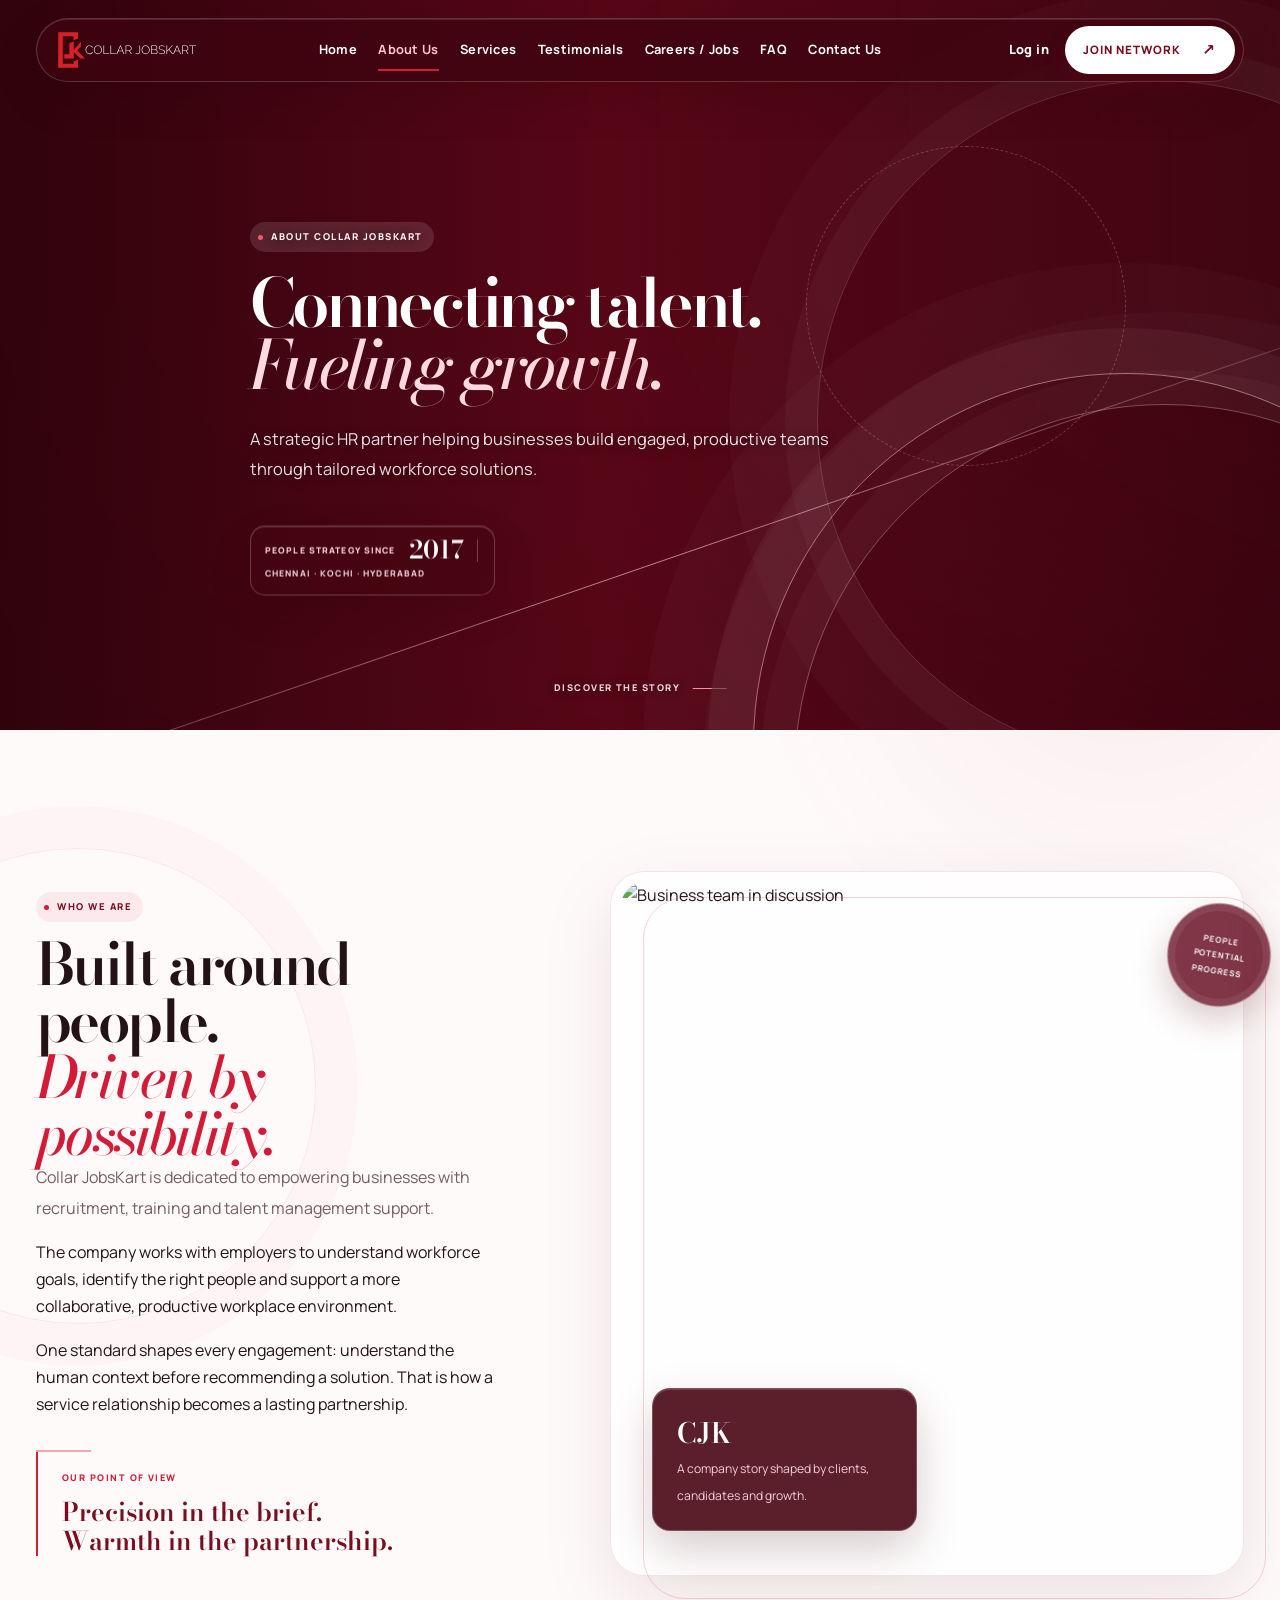
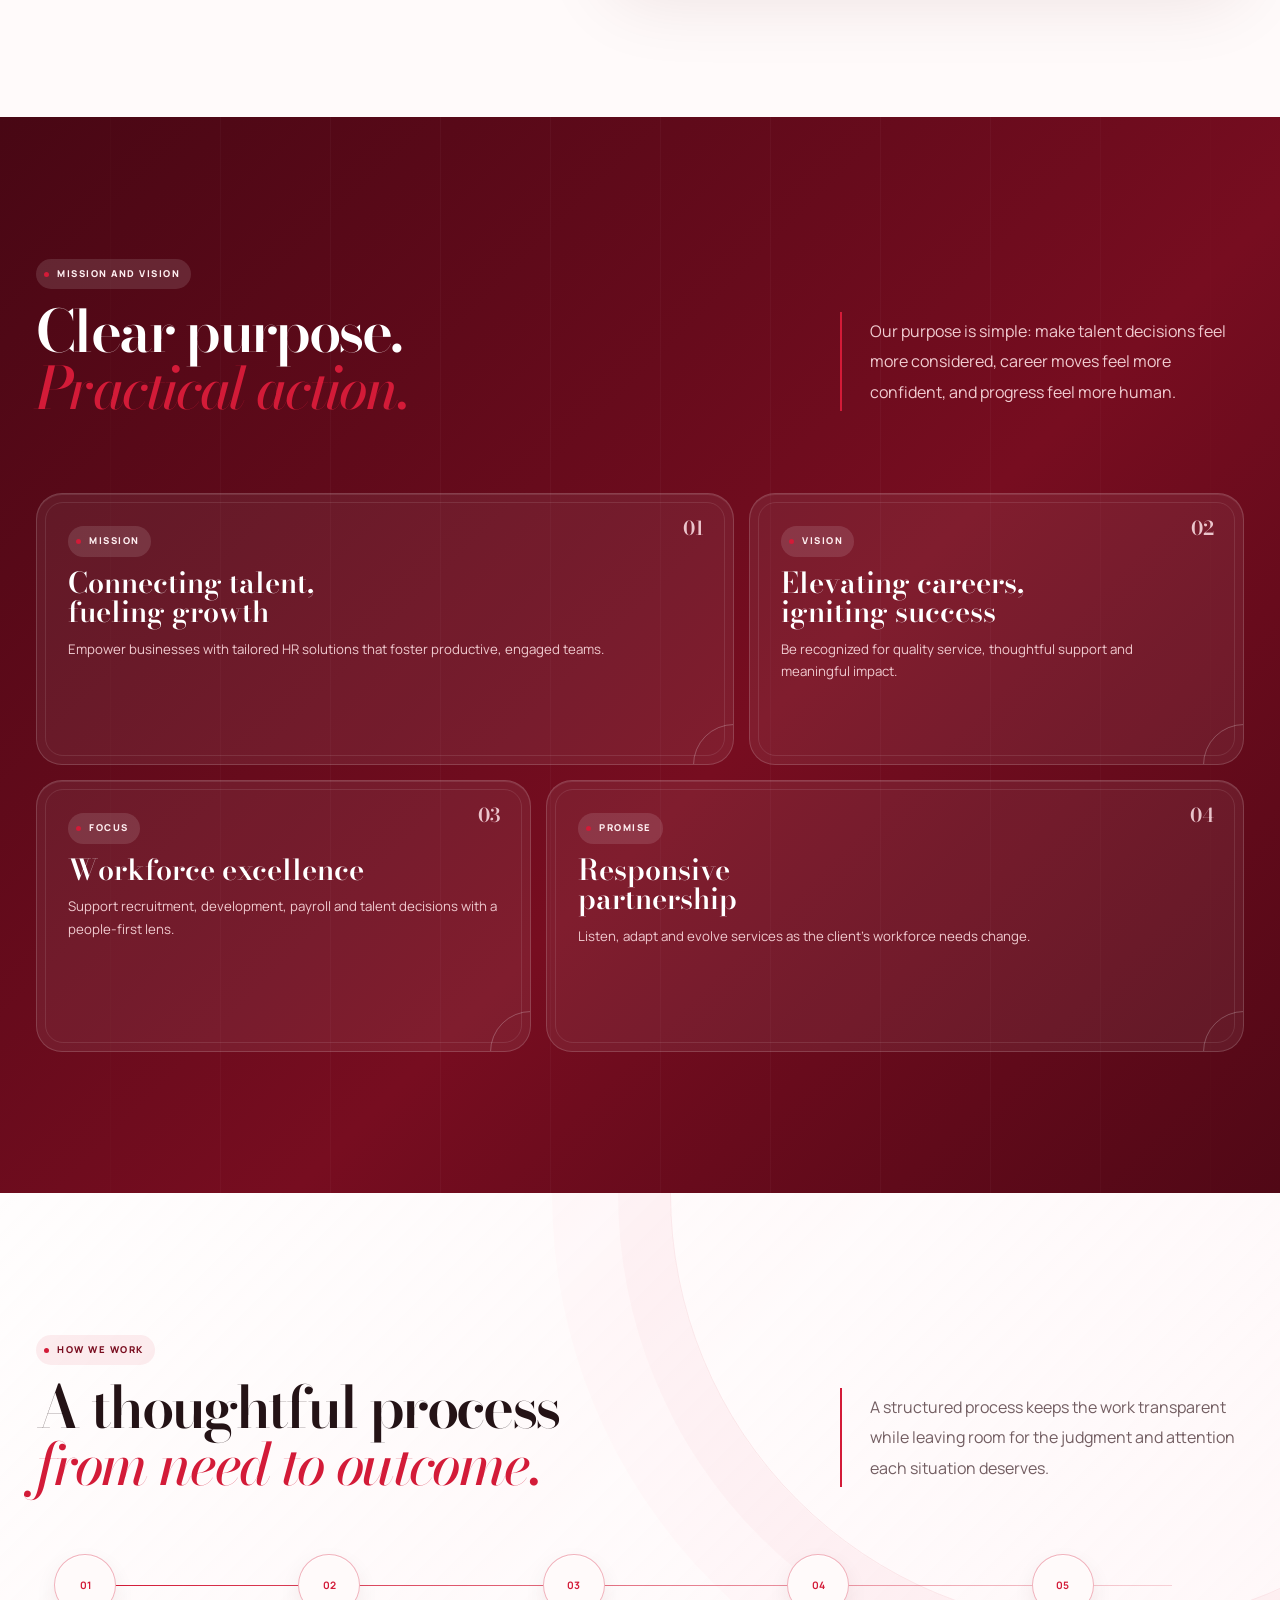
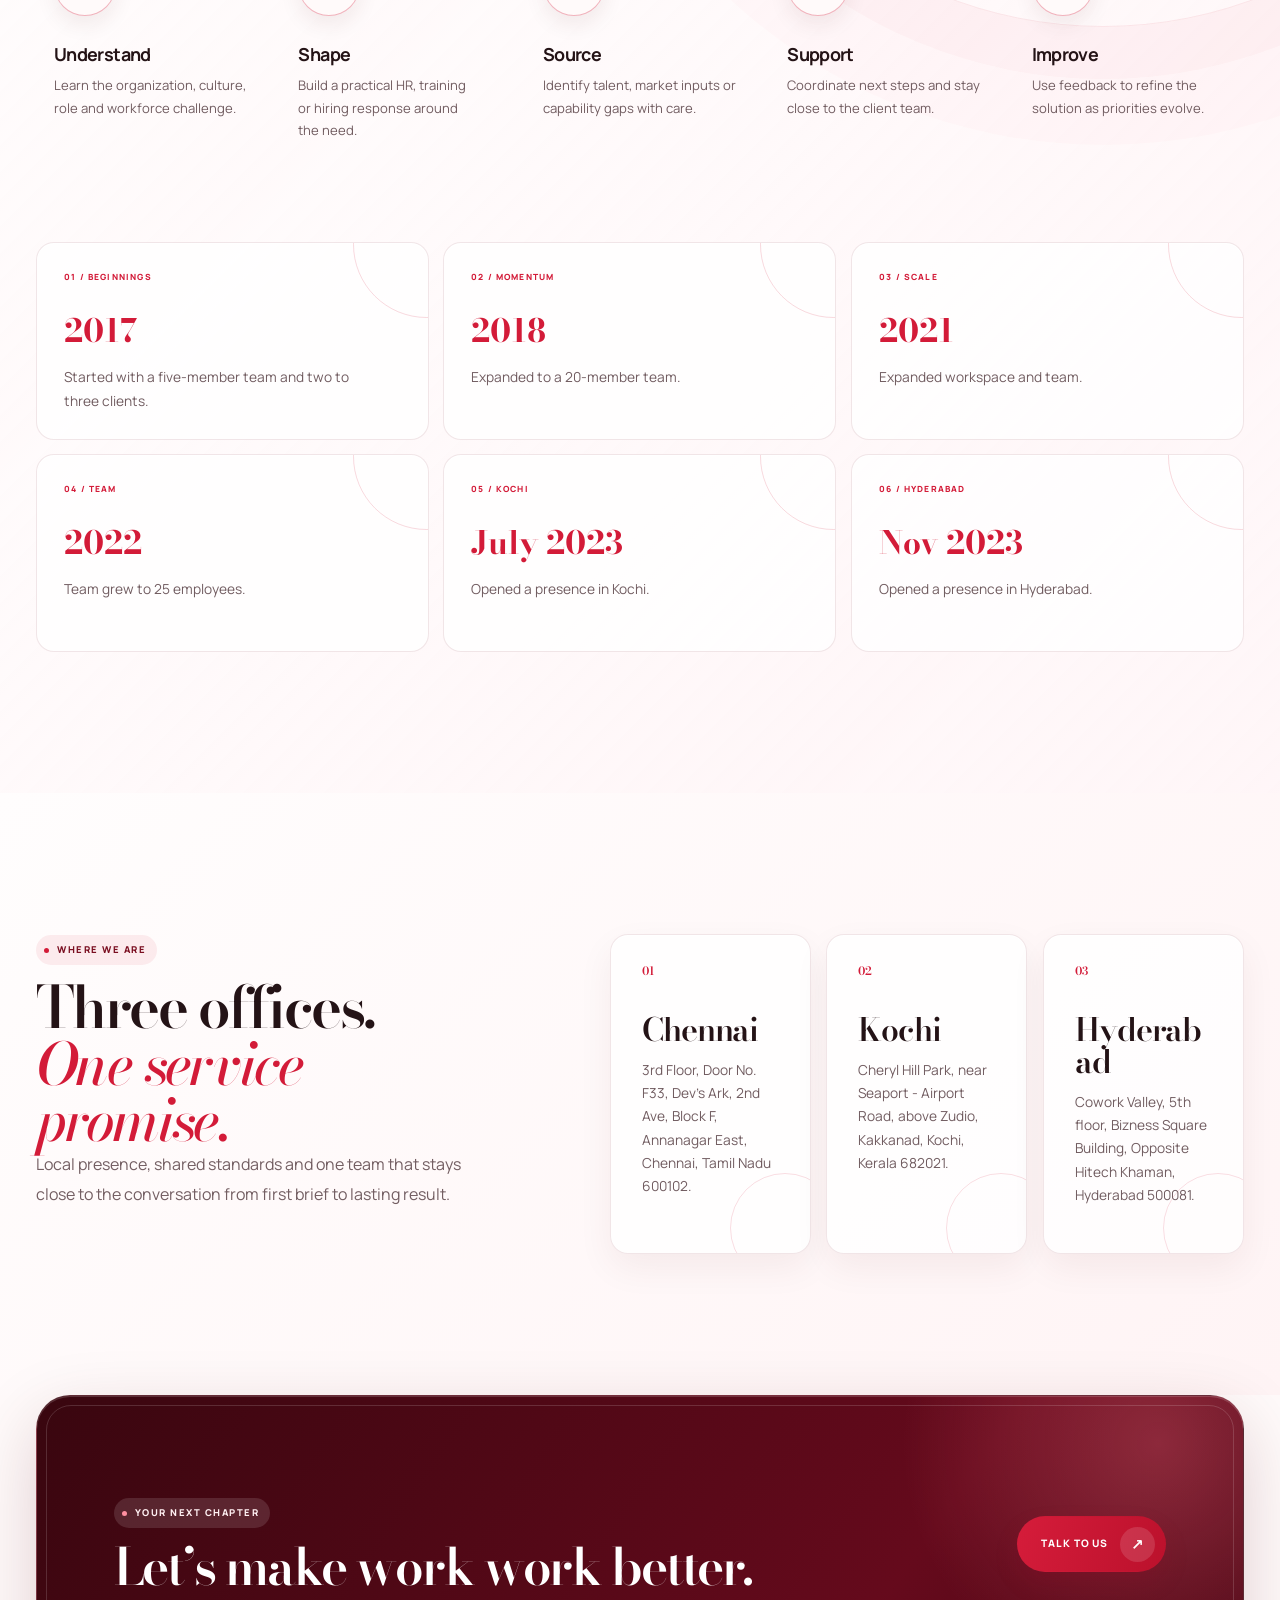
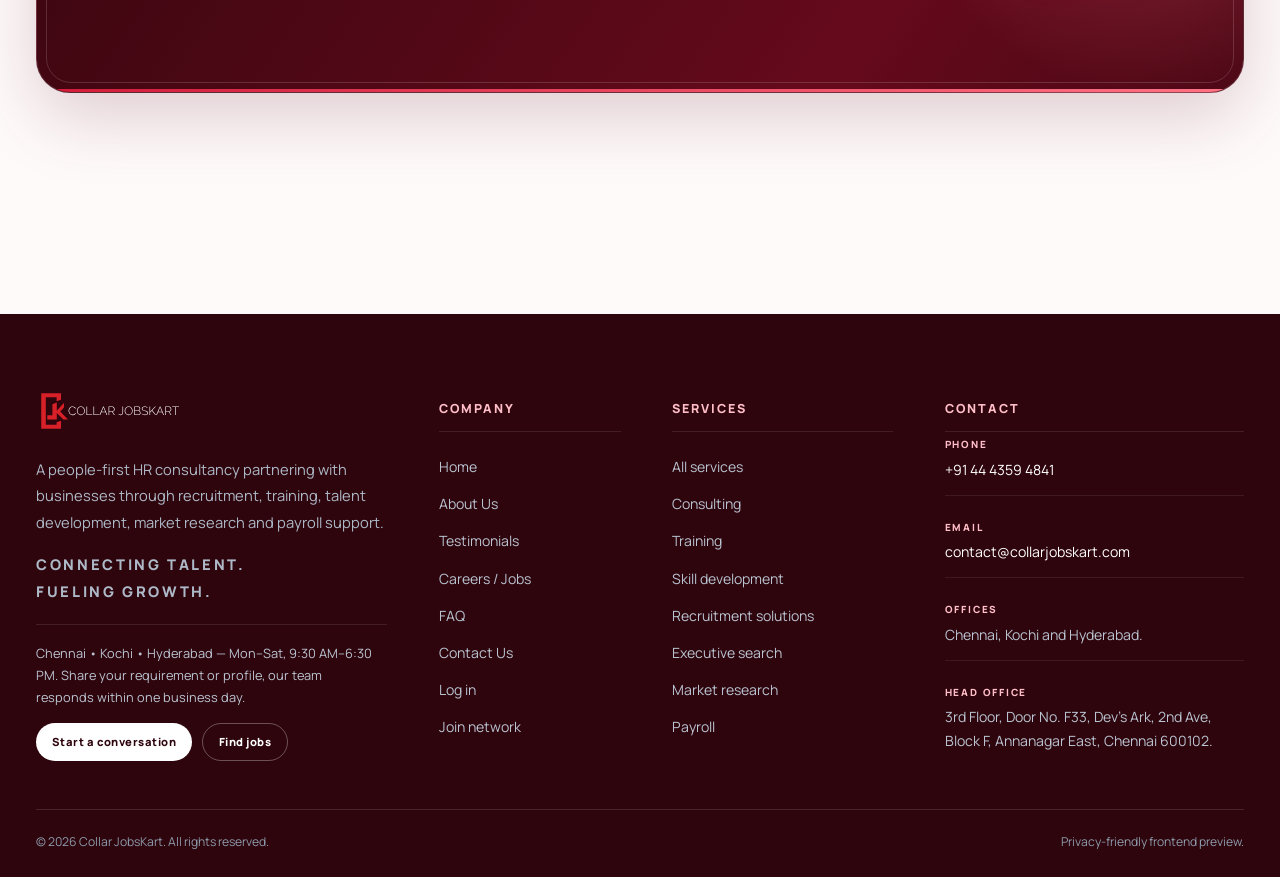
==== commit 5d83efb1: "first commit" ====
--- a/about.html
+++ b/about.html
@@ -5,6 +5,7 @@
   <meta name="viewport" content="width=device-width, initial-scale=1">
   <meta name="description" content="Learn about Collar JobsKart's HR consultancy story, mission, vision and growth from Chennai to Kochi and Hyderabad.">
   <title>About Us | Collar JobsKart</title>
+  <link rel="icon" type="image/png" href="favicon.png">
   <link rel="stylesheet" href="styles.css">
 </head>
 <body>
--- a/styles.css
+++ b/styles.css
@@ -6492,5 +6492,275 @@
   font-size: 0.76rem;
 }
 
-
-
+/* --------------------------------------------------------------------------
+   27. Official Collar JobsKart logo (collarjobskart.com)
+   Transparent logo — no white box. Dark version for light backgrounds,
+   white version for dark hero / dark footer (swapped automatically).
+   -------------------------------------------------------------------------- */
+.brand--image {
+  display: inline-flex;
+  align-items: center;
+  padding: 0;
+  border-radius: 0;
+  background: transparent;
+  box-shadow: none;
+  line-height: 0;
+}
+
+.brand-logo {
+  display: block;
+  width: auto;
+  height: 42px;
+  max-width: 190px;
+  object-fit: contain;
+  background: transparent;
+}
+
+/* Header: dark logo by default, white logo over dark hero */
+.brand-logo--light {
+  display: none;
+}
+
+.site-header.over-hero:not(.scrolled) .brand-logo--dark {
+  display: none;
+}
+
+.site-header.over-hero:not(.scrolled) .brand-logo--light {
+  display: block;
+}
+
+/* Mobile menu opens a light overlay — force dark logo there */
+body.nav-open .brand-logo--dark {
+  display: block;
+}
+
+body.nav-open .brand-logo--light {
+  display: none;
+}
+
+.brand--footer {
+  align-self: flex-start;
+  margin-bottom: 8px;
+  background: transparent;
+  box-shadow: none;
+}
+
+.page-intro__logo {
+  width: 230px;
+  max-width: 62vw;
+  height: auto;
+  padding: 0;
+  border-radius: 0;
+  background: transparent;
+  box-shadow: none;
+}
+
+@media (max-width: 780px) {
+  .brand-logo {
+    height: 34px;
+    max-width: 152px;
+  }
+
+  .page-intro__logo {
+    width: 190px;
+  }
+}
+
+/* --------------------------------------------------------------------------
+   28. Footer spacing fix — airy columns, clear rows, clean mobile stack
+   -------------------------------------------------------------------------- */
+.site-footer {
+  padding: 76px 0 26px;
+}
+
+.footer-grid {
+  display: grid;
+  grid-template-columns: 1.35fr 0.7fr 0.85fr 1.15fr;
+  align-items: start;
+  gap: clamp(32px, 4vw, 56px);
+  padding-bottom: 48px;
+}
+
+.footer-col {
+  display: flex;
+  min-width: 0;
+  flex-direction: column;
+  gap: 16px;
+}
+
+.footer-brand p {
+  max-width: 360px;
+  margin: 0;
+  line-height: 1.8;
+}
+
+.brand--footer {
+  align-self: flex-start;
+  margin-bottom: 8px;
+}
+
+.footer-tag {
+  color: #ffbec8;
+  font-size: 0.68rem;
+  font-weight: 800;
+  letter-spacing: 0.18em;
+  text-transform: uppercase;
+}
+
+.footer-extra {
+  display: grid;
+  gap: 14px;
+  margin-top: 4px;
+  padding-top: 18px;
+  border-top: 1px solid rgba(255, 255, 255, 0.1);
+}
+
+.footer-extra p {
+  max-width: 340px;
+  margin: 0;
+  color: #bac4d1;
+  font-size: 0.8rem;
+  line-height: 1.7;
+}
+
+.footer-cta-row {
+  display: flex;
+  flex-wrap: wrap;
+  gap: 10px;
+}
+
+.footer-pill {
+  display: inline-flex;
+  align-items: center;
+  min-height: 38px;
+  padding: 0 16px;
+  border-radius: 999px;
+  background: #fff;
+  color: #2e050d;
+  font-size: 0.7rem;
+  font-weight: 800;
+  letter-spacing: 0.04em;
+  transition: transform 300ms var(--motion), background 300ms var(--motion);
+}
+
+.footer-pill:hover {
+  transform: translateY(-2px);
+  color: #2e050d;
+}
+
+.footer-pill--ghost {
+  border: 1px solid rgba(255, 255, 255, 0.3);
+  background: transparent;
+  color: #fff;
+}
+
+.footer-pill--ghost:hover {
+  border-color: #fff;
+  color: #fff;
+}
+
+.footer-title {
+  margin: 8px 0 2px;
+  padding-bottom: 12px;
+  border-bottom: 1px solid rgba(255, 255, 255, 0.1);
+}
+
+.footer-links {
+  gap: 4px;
+}
+
+.footer-links a {
+  display: inline-block;
+  width: fit-content;
+  max-width: 100%;
+  padding: 6px 0;
+  line-height: 1.5;
+}
+
+.footer-contact {
+  gap: 0;
+}
+
+.footer-line {
+  display: grid;
+  gap: 5px;
+  margin: 0;
+  padding: 14px 0;
+  border-bottom: 1px solid rgba(255, 255, 255, 0.08);
+  line-height: 1.65;
+}
+
+.footer-line:first-of-type {
+  padding-top: 2px;
+}
+
+.footer-line:last-child {
+  padding-bottom: 0;
+  border-bottom: 0;
+}
+
+.footer-line span {
+  color: #ffbec8;
+  font-size: 0.62rem;
+  font-weight: 800;
+  letter-spacing: 0.18em;
+  text-transform: uppercase;
+}
+
+.footer-line a {
+  color: #fff;
+  overflow-wrap: anywhere;
+}
+
+.footer-bottom {
+  flex-wrap: wrap;
+  row-gap: 8px;
+  column-gap: 24px;
+  margin-top: 0;
+  padding-top: 22px;
+  line-height: 1.6;
+}
+
+@media (max-width: 1080px) {
+  .footer-grid {
+    grid-template-columns: 1fr 1fr;
+    gap: 44px 40px;
+  }
+
+  .footer-brand {
+    grid-column: 1 / -1;
+    max-width: 560px;
+  }
+
+  .footer-contact {
+    grid-column: 1 / -1;
+  }
+
+  .footer-contact .footer-line {
+    max-width: 560px;
+  }
+}
+
+@media (max-width: 780px) {
+  .site-footer {
+    padding: 58px 0 22px;
+  }
+
+  .footer-grid {
+    grid-template-columns: 1fr;
+    gap: 38px;
+    padding-bottom: 36px;
+  }
+
+  .footer-col {
+    gap: 14px;
+  }
+
+  .footer-bottom {
+    flex-direction: column;
+    gap: 6px;
+  }
+}
+
+
+
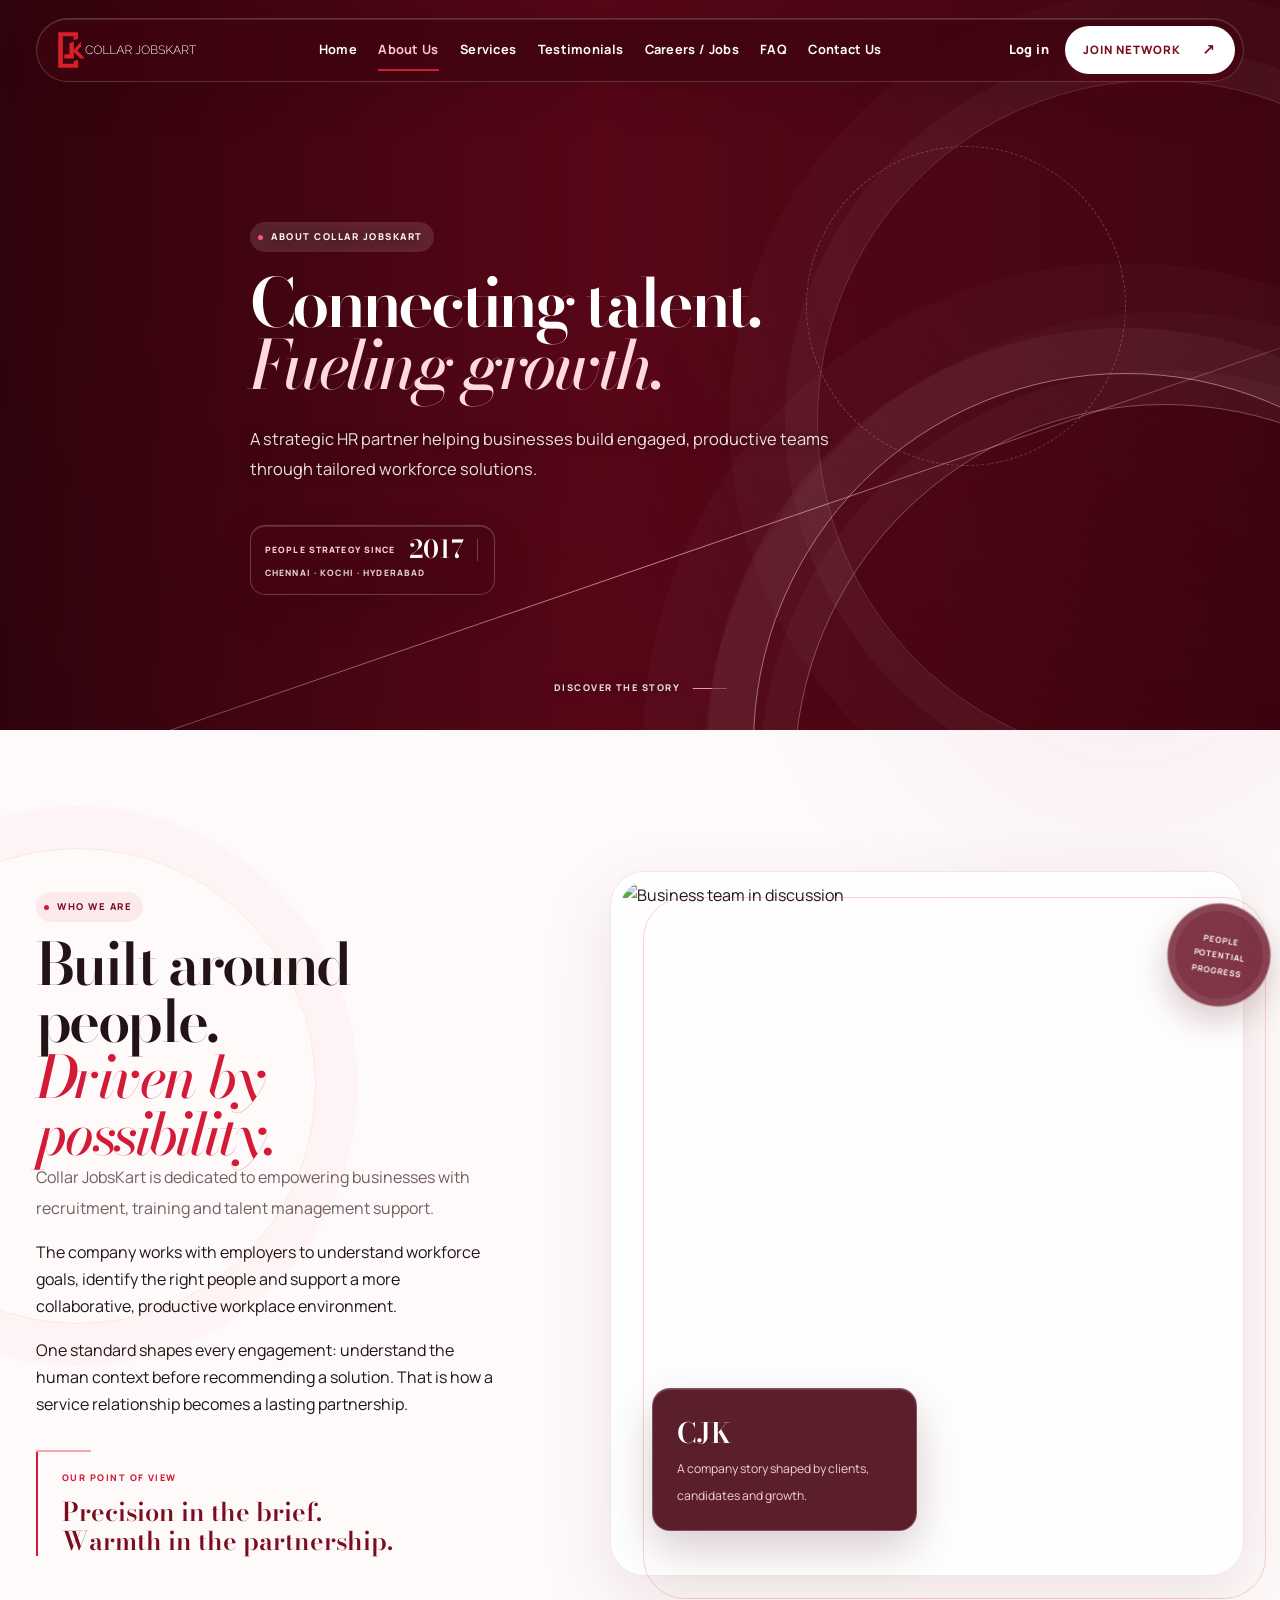
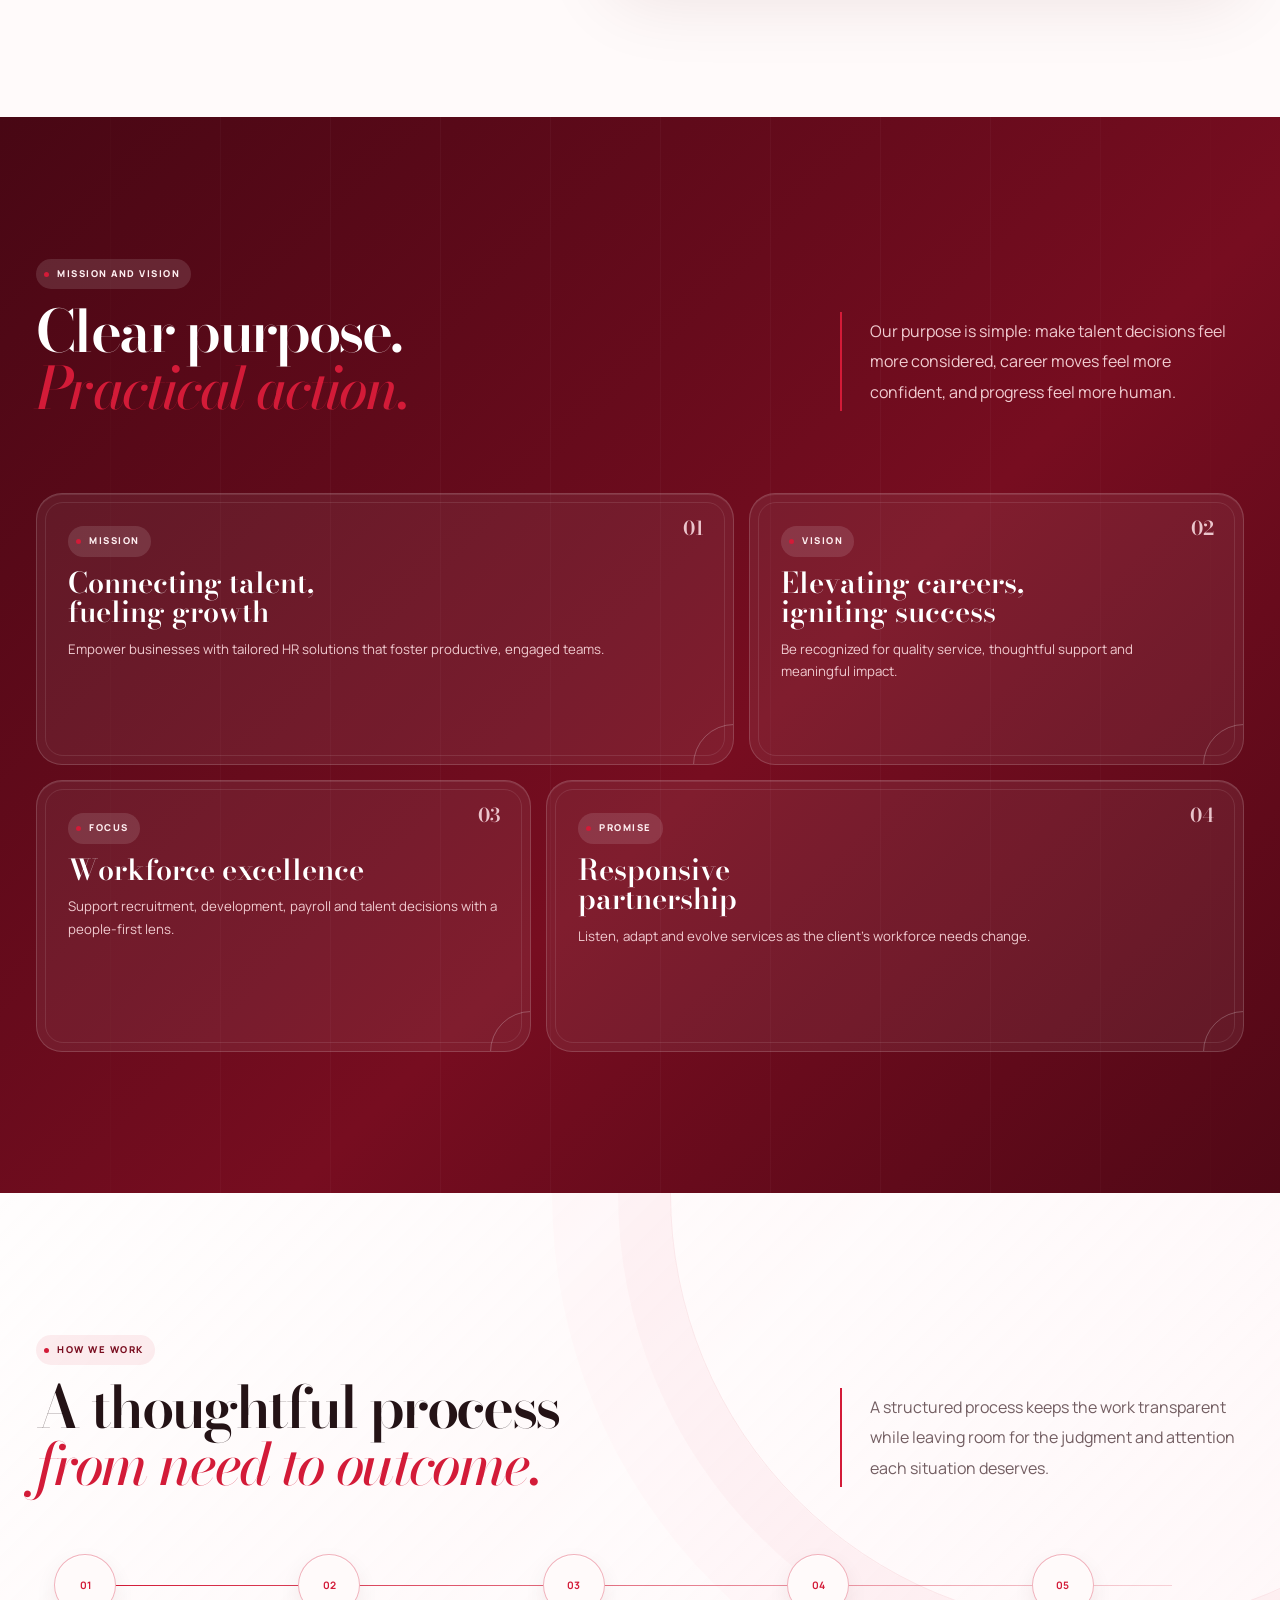
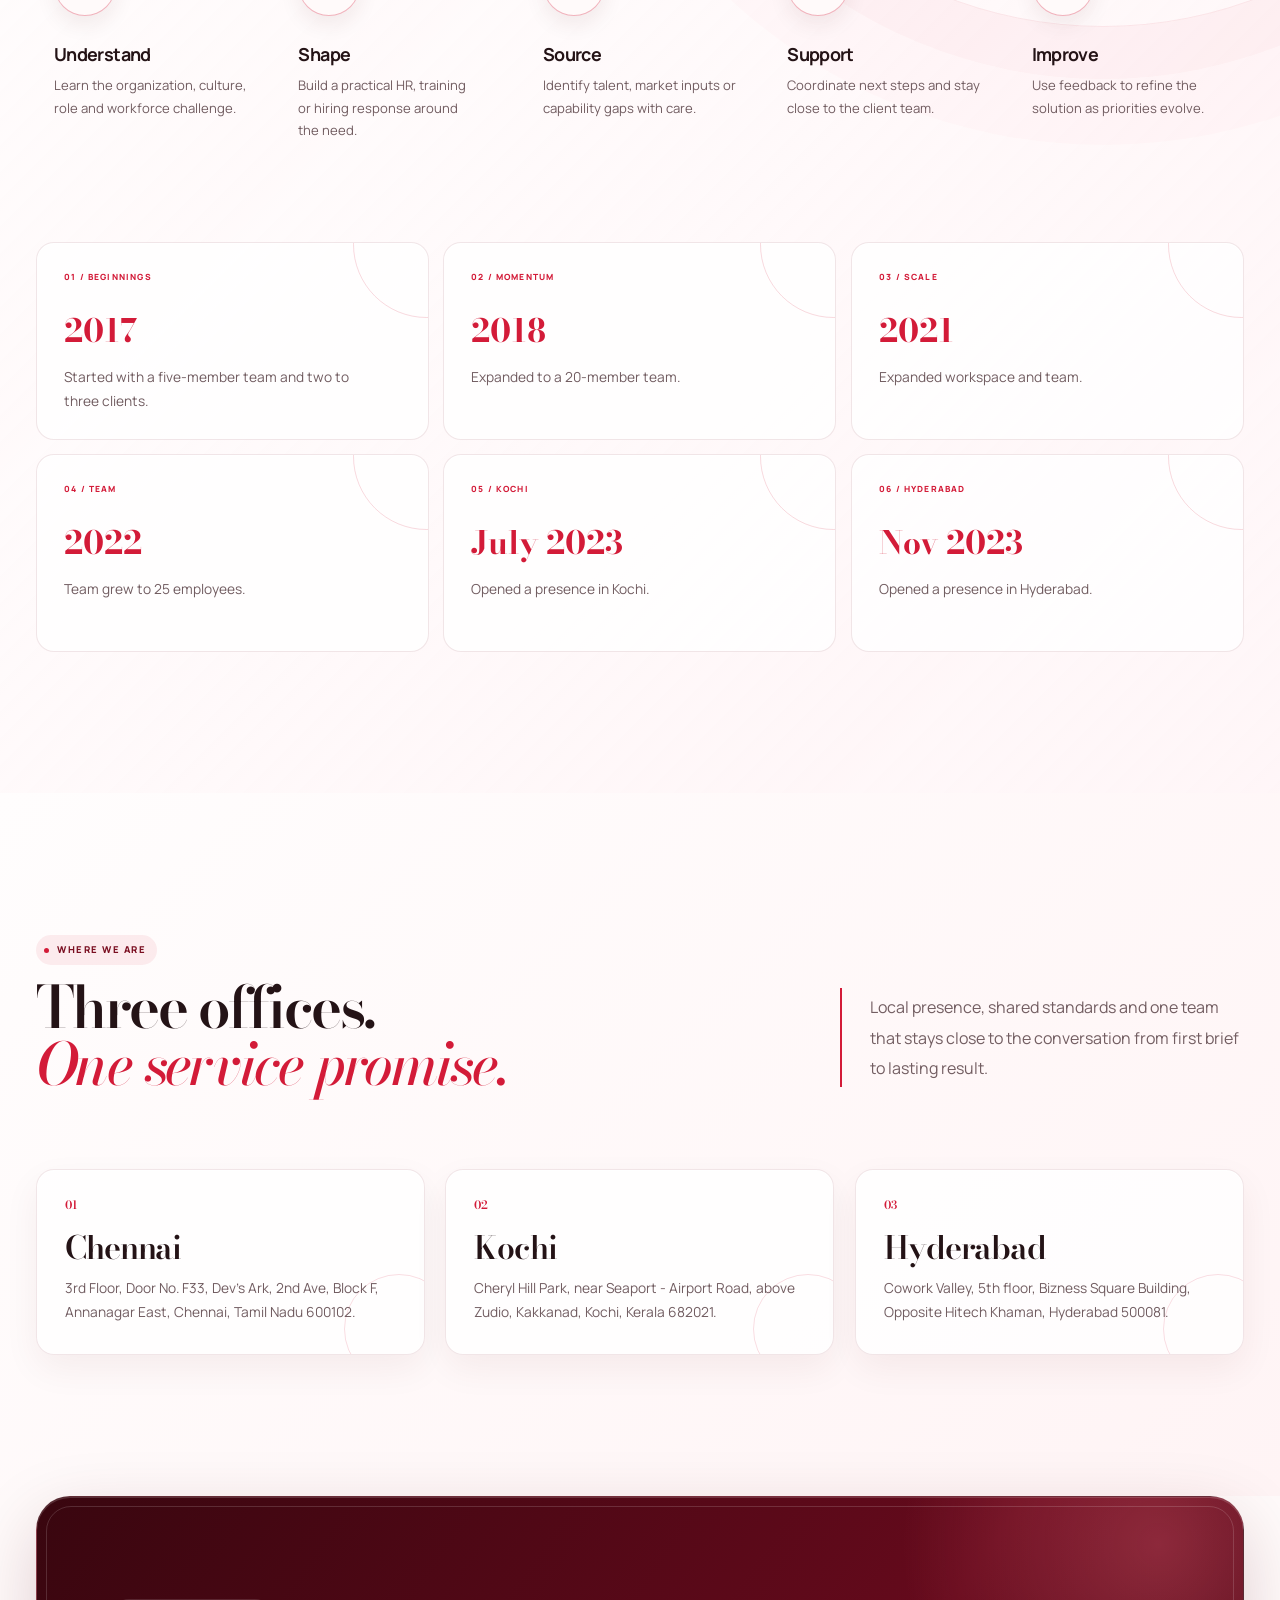
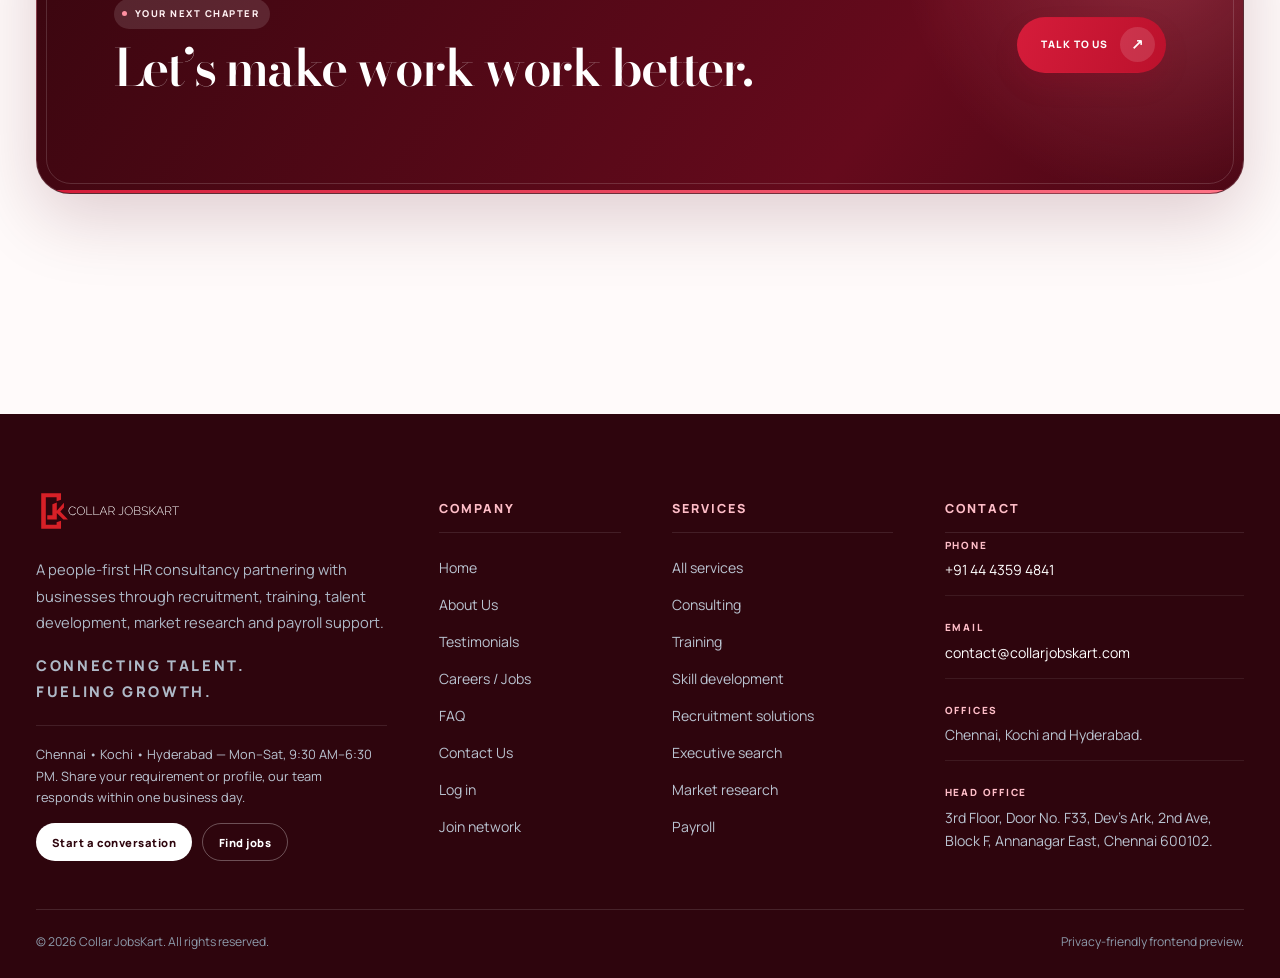
==== commit cadc8cd0: "first commit" ====
--- a/about.html
+++ b/about.html
@@ -117,10 +117,12 @@
     </section>
 
     <section class="section paper-band locations-section">
-      <div class="wrap split split--top">
-        <div class="reveal">
-          <div class="eyebrow">Where we are</div>
-          <h2>Three offices.<br><span class="serif">One service promise.</span></h2>
+      <div class="wrap">
+        <div class="section-head reveal">
+          <div>
+            <div class="eyebrow">Where we are</div>
+            <h2>Three offices.<br><span class="serif">One service promise.</span></h2>
+          </div>
           <p class="lede">Local presence, shared standards and one team that stays close to the conversation from first brief to lasting result.</p>
         </div>
         <div class="office-grid reveal">
--- a/styles.css
+++ b/styles.css
@@ -1187,9 +1187,10 @@
 }
 
 .form-field label {
-  color: #3f4b5e;
-  font-size: 0.72rem;
-  font-weight: 800;
+  color: var(--ink);
+  font-size: 0.92rem;
+  font-weight: 600;
+  line-height: 1.5;
 }
 
 .form-field textarea {
@@ -6762,5 +6763,104 @@
   }
 }
 
-
-
+/* --------------------------------------------------------------------------
+   29. "Where we are" locations — full-width header, 3 equal aligned cards
+   -------------------------------------------------------------------------- */
+.locations-section .office-grid {
+  grid-template-columns: repeat(3, 1fr);
+  gap: 20px;
+  align-items: stretch;
+}
+
+.locations-section .office {
+  display: flex;
+  min-height: 100%;
+  flex-direction: column;
+  gap: 12px;
+  padding: 30px 28px;
+}
+
+.locations-section .office h3 {
+  margin: 0;
+}
+
+.locations-section .office p {
+  margin: 0;
+  line-height: 1.75;
+}
+
+.locations-section .office .office-index {
+  margin-bottom: 8px;
+}
+
+@media (max-width: 900px) {
+  .locations-section .office-grid {
+    grid-template-columns: 1fr;
+    gap: 16px;
+  }
+
+  .locations-section .office {
+    min-height: 0;
+  }
+}
+
+/* --------------------------------------------------------------------------
+   30. Forms — card wrap, uniform text, custom select arrows clear of edges
+   -------------------------------------------------------------------------- */
+.form-card {
+  padding: 34px;
+  border: 1px solid var(--line);
+  background: #fff;
+  box-shadow: var(--shadow-card);
+}
+
+.form-control {
+  color: var(--ink);
+  font-size: 0.92rem;
+}
+
+.form-control::placeholder {
+  color: #8a97a5;
+  font: inherit;
+  opacity: 1;
+}
+
+/* Custom chevron with breathing room — native arrow never touches edges */
+select.form-control,
+.jobs-filter select {
+  appearance: none;
+  -webkit-appearance: none;
+  -moz-appearance: none;
+  padding-right: 46px;
+  background-color: #fff;
+  background-image: url("data:image/svg+xml,%3Csvg xmlns='http://www.w3.org/2000/svg' width='14' height='9' viewBox='0 0 14 9'%3E%3Cpath d='M1 1l6 6 6-6' fill='none' stroke='%237a0e20' stroke-width='2' stroke-linecap='round' stroke-linejoin='round'/%3E%3C/svg%3E");
+  background-repeat: no-repeat;
+  background-position: right 17px center;
+  background-size: 14px 9px;
+  color: var(--ink);
+  cursor: pointer;
+}
+
+select.form-control::-ms-expand {
+  display: none;
+}
+
+/* Empty-option prompt reads as placeholder until a value is chosen */
+select.form-control:required:invalid {
+  color: #8a97a5;
+}
+
+select.form-control option,
+.jobs-filter select option {
+  color: var(--ink);
+  background: #fff;
+}
+
+@media (max-width: 520px) {
+  .form-card {
+    padding: 24px 20px;
+  }
+}
+
+
+
